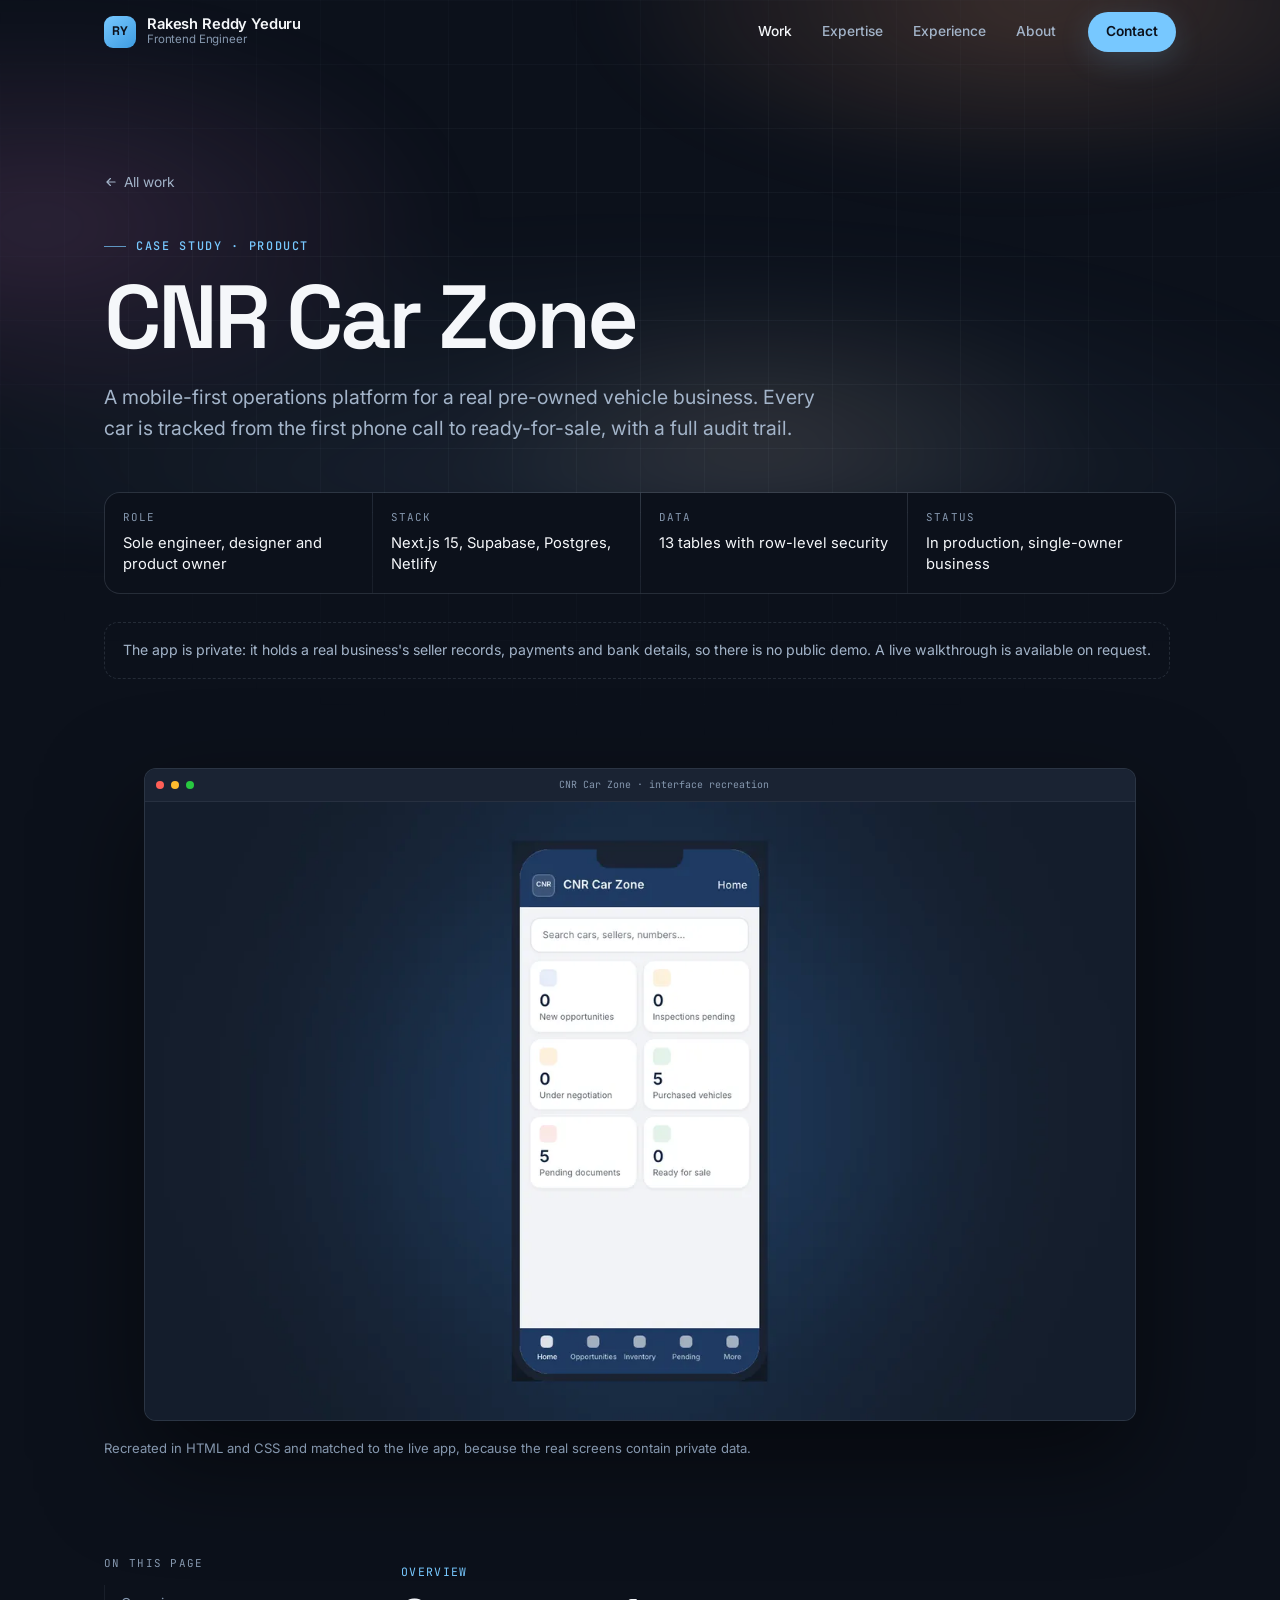
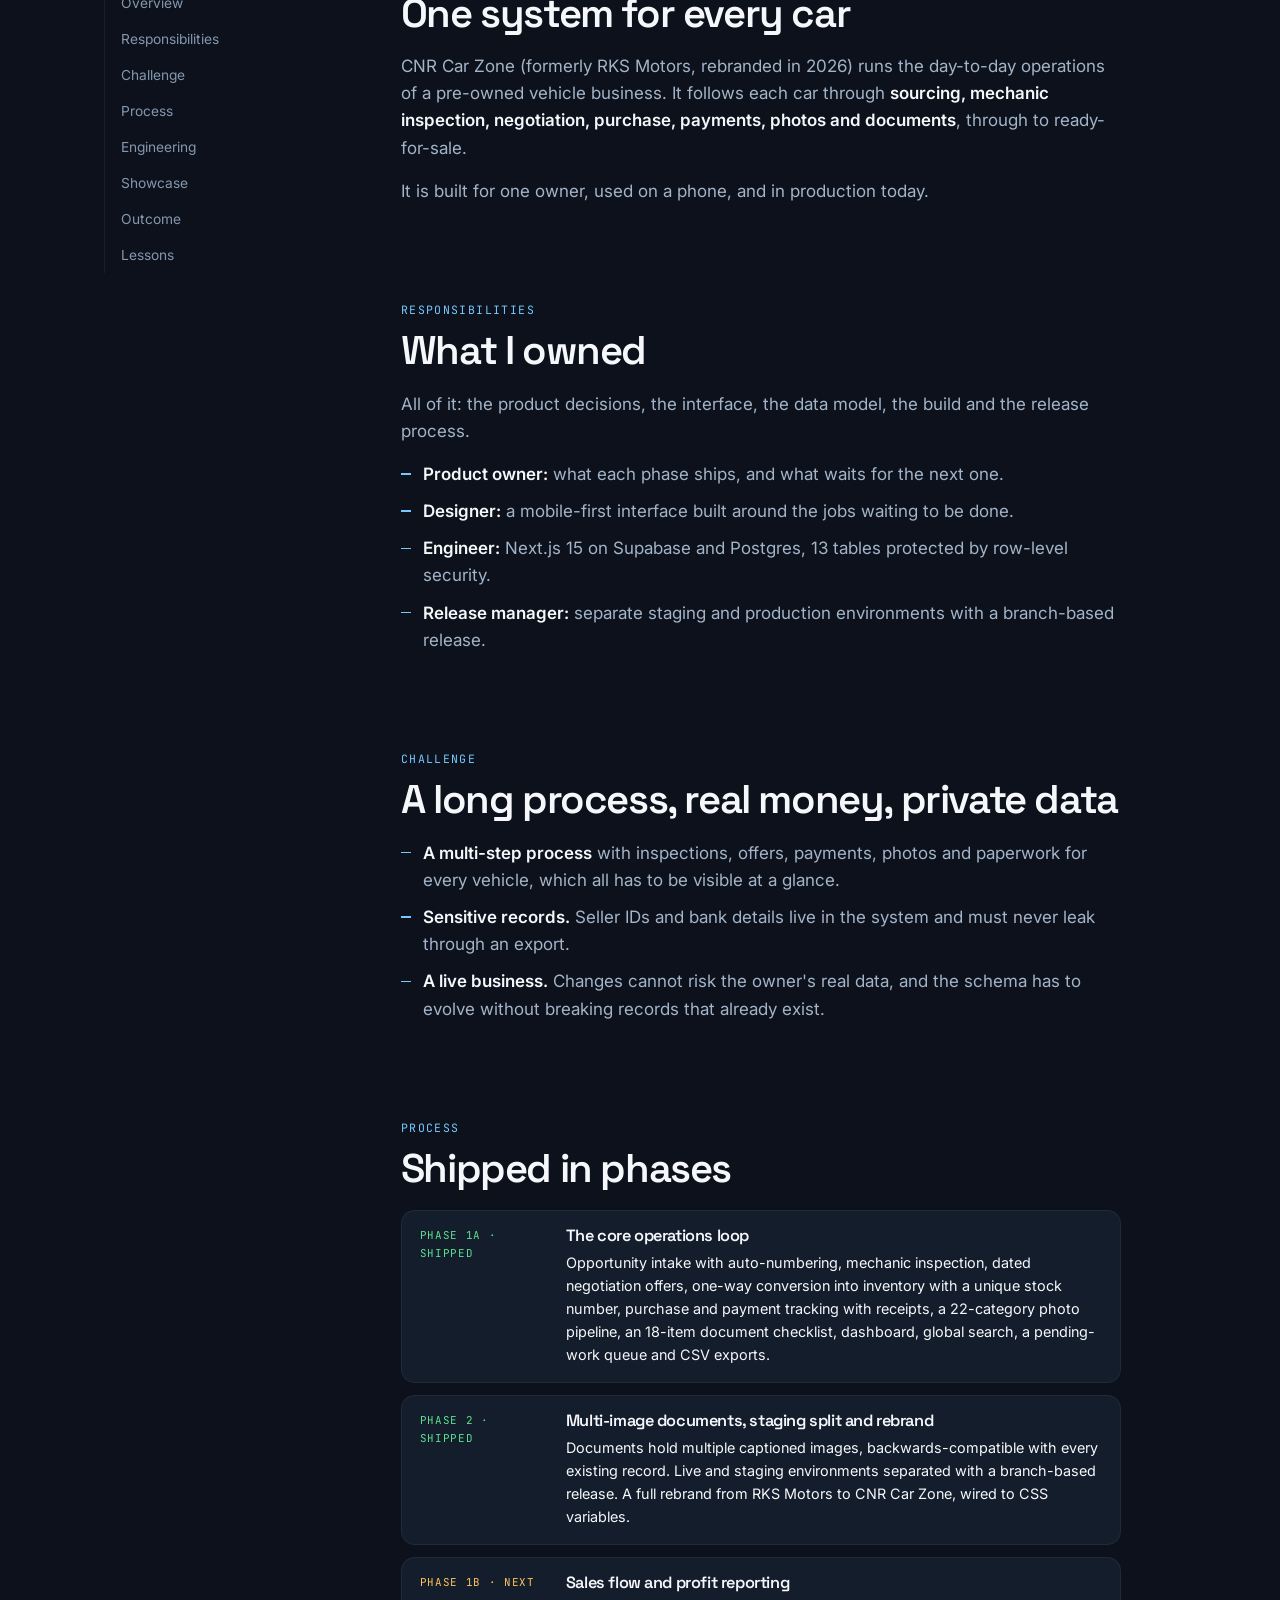
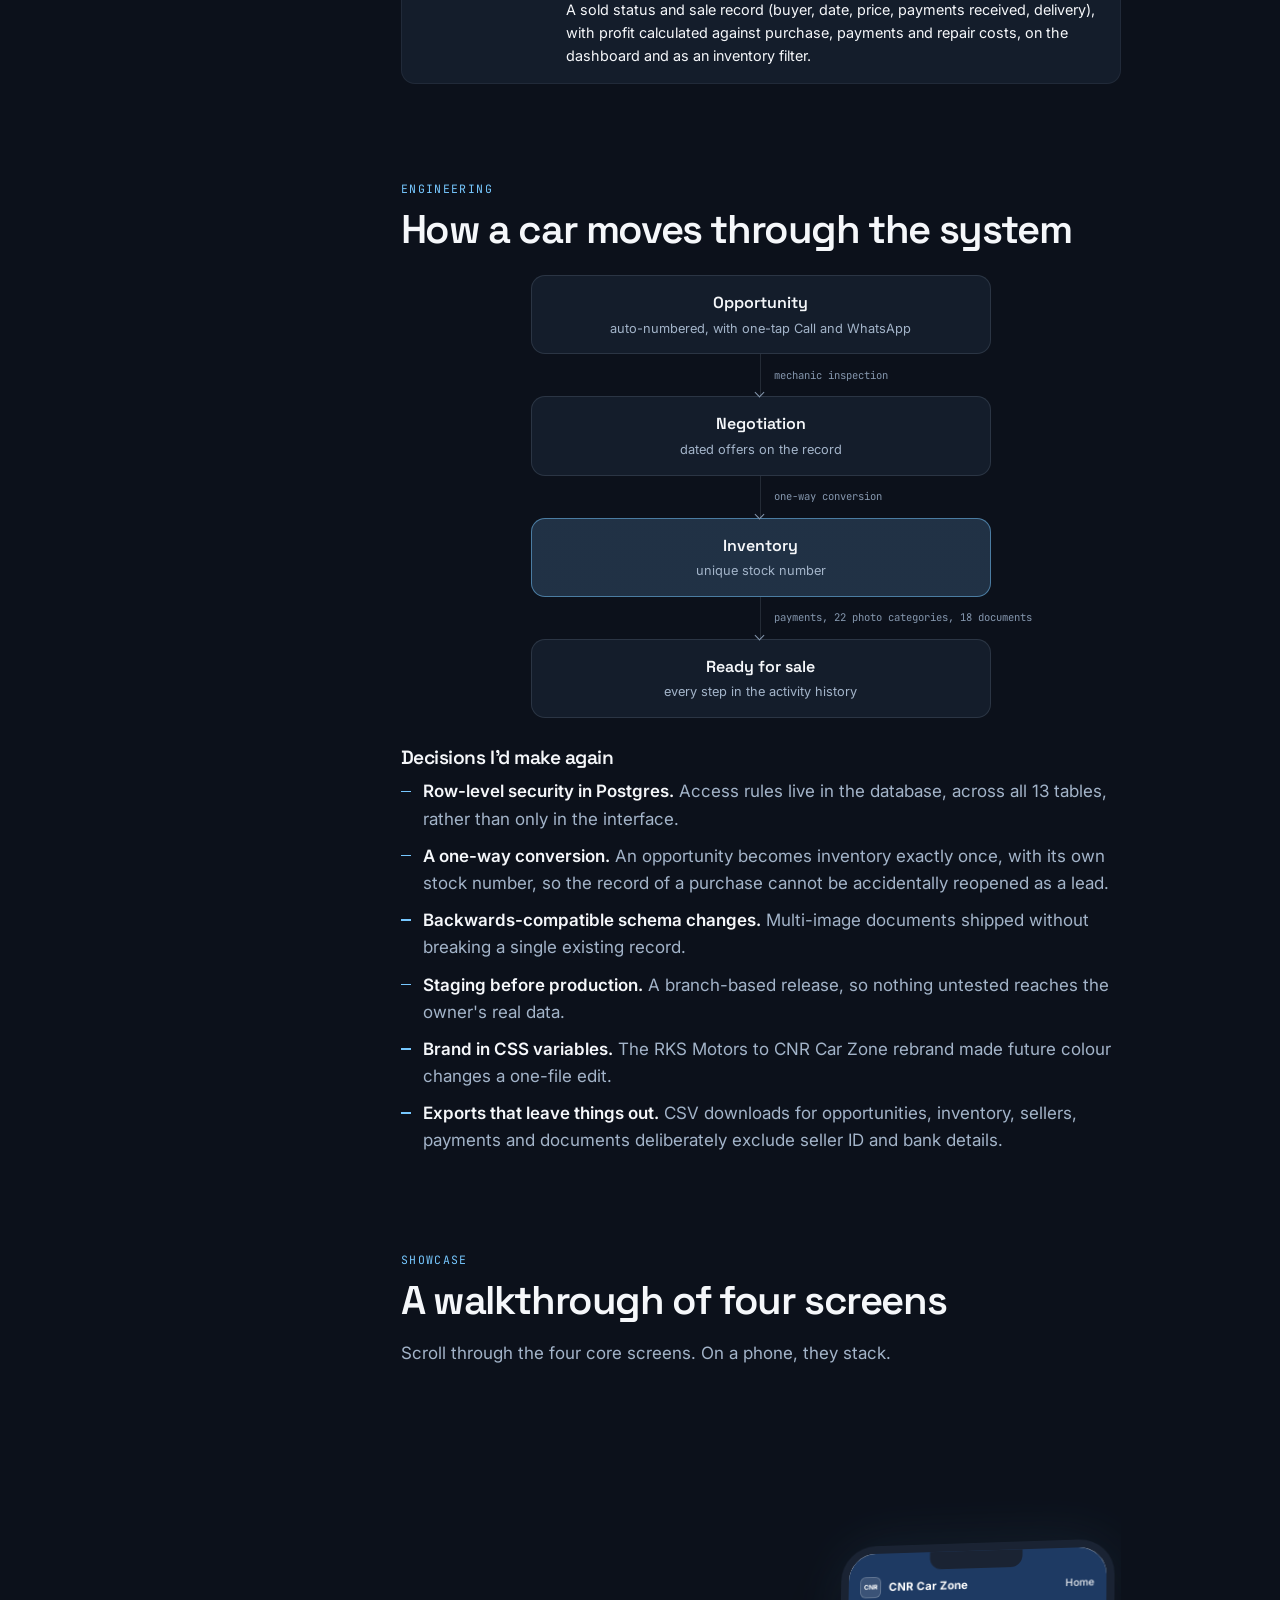
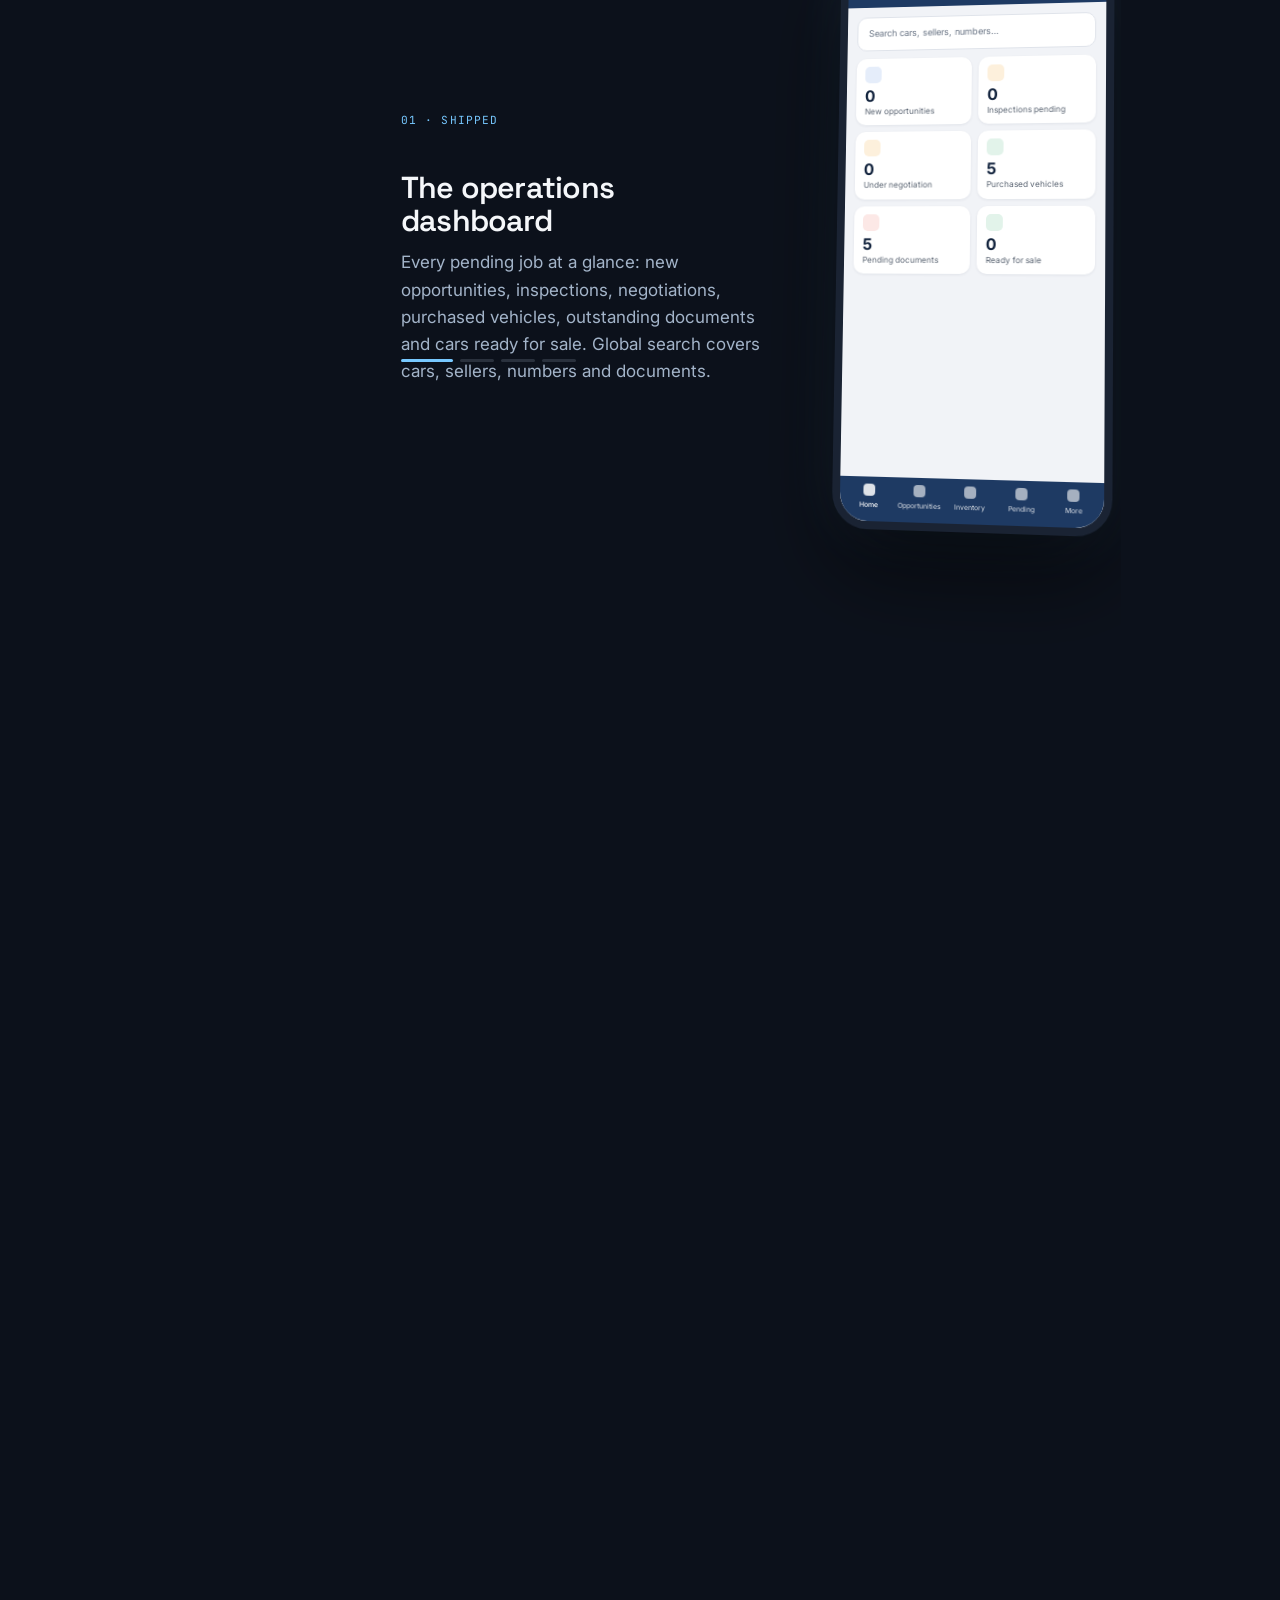
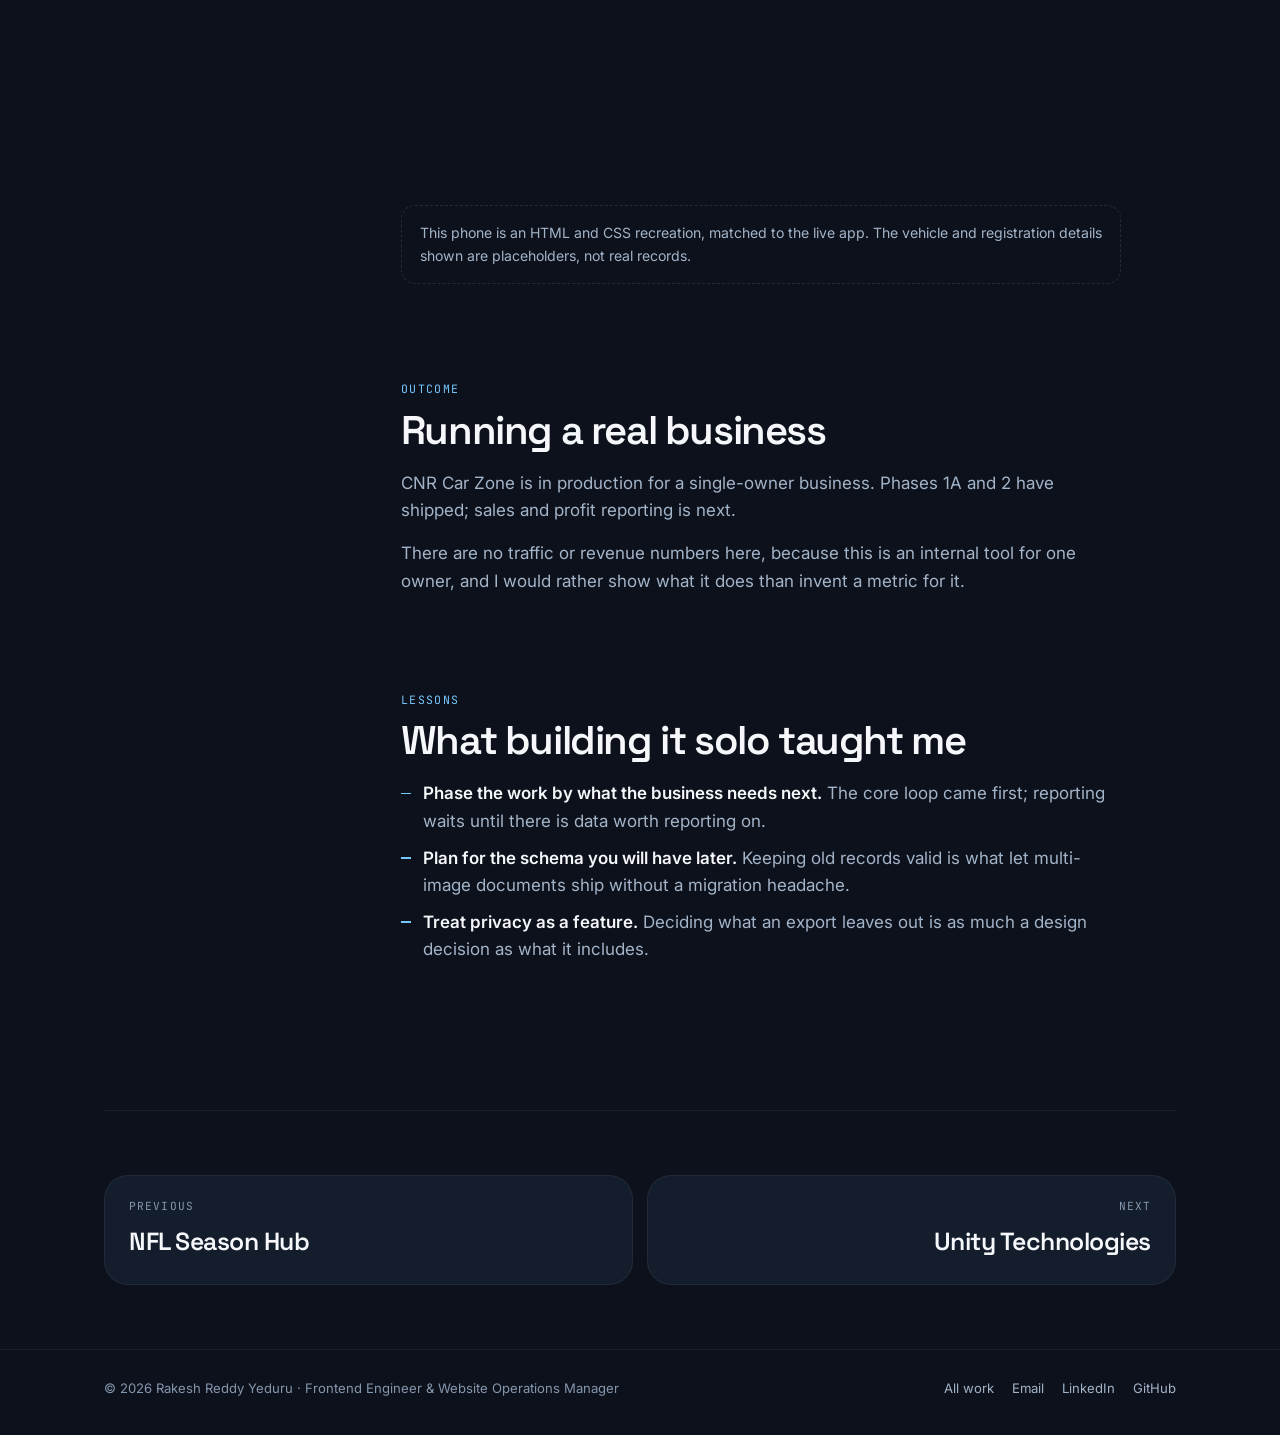
==== work/cnr-car-zone.html @ 8d728cf6 "Redesign as a creative engineering portfolio with case studies - New design system: navy palette, Sp" ====
<!DOCTYPE html>
<html lang="en" class="no-js">
<head>
<meta charset="utf-8" />
<meta name="viewport" content="width=device-width, initial-scale=1, viewport-fit=cover" />
<script>document.documentElement.className="js";</script>
<title>CNR Car Zone case study | Rakesh Reddy Yeduru</title>
<meta name="description" content="How I designed and built CNR Car Zone, a mobile-first operations platform that runs a pre-owned vehicle business, on Next.js 15 and Supabase." />
<link rel="canonical" href="https://rakesh0710.github.io/Rakesh_Portfolio/work/cnr-car-zone.html" />
<meta name="theme-color" content="#0c111b" />
<link rel="icon" href="data:image/svg+xml,<svg xmlns='http://www.w3.org/2000/svg' viewBox='0 0 64 64'><rect width='64' height='64' rx='15' fill='%2377c8ff'/><text x='32' y='43' font-family='Helvetica,Arial,sans-serif' font-size='28' font-weight='bold' fill='%230c111b' text-anchor='middle'>RY</text></svg>" />
<meta property="og:type" content="article" />
<meta property="og:site_name" content="Rakesh Reddy Yeduru" />
<meta property="og:url" content="https://rakesh0710.github.io/Rakesh_Portfolio/work/cnr-car-zone.html" />
<meta property="og:title" content="CNR Car Zone | Case study by Rakesh Reddy Yeduru" />
<meta property="og:description" content="How I designed and built CNR Car Zone, a mobile-first operations platform that runs a pre-owned vehicle business, on Next.js 15 and Supabase." />
<meta property="og:image" content="https://rakesh0710.github.io/Rakesh_Portfolio/og.png" />
<meta property="og:image:width" content="1200" />
<meta property="og:image:height" content="630" />
<meta name="twitter:card" content="summary_large_image" />
<link rel="preconnect" href="https://fonts.googleapis.com">
<link rel="preconnect" href="https://fonts.gstatic.com" crossorigin>
<link href="https://fonts.googleapis.com/css2?family=Inter:wght@400;500;600&family=JetBrains+Mono:wght@400;500&family=Space+Grotesk:wght@500;600;700&display=swap" rel="stylesheet">
<link rel="stylesheet" href="../styles.css">
<script type="application/ld+json">
{
  "@context": "https://schema.org",
  "@type": "CreativeWork",
  "name": "CNR Car Zone",
  "description": "How I designed and built CNR Car Zone, a mobile-first operations platform that runs a pre-owned vehicle business, on Next.js 15 and Supabase.",
  "url": "https://rakesh0710.github.io/Rakesh_Portfolio/work/cnr-car-zone.html",
  "author": {
    "@type": "Person",
    "name": "Rakesh Reddy Yeduru",
    "url": "https://rakesh0710.github.io/Rakesh_Portfolio/"
  }
}
</script>
</head>
<body>
<svg class="sprite" aria-hidden="true" focusable="false" width="0" height="0" style="position:absolute"><symbol id="i-arrow" viewBox="0 0 24 24" fill="none" stroke="currentColor" stroke-width="2" stroke-linecap="round" stroke-linejoin="round"><path d="M5 12h14M13 6l6 6-6 6"/></symbol><symbol id="i-ext" viewBox="0 0 24 24" fill="none" stroke="currentColor" stroke-width="2" stroke-linecap="round" stroke-linejoin="round"><path d="M7 17 17 7M8 7h9v9"/></symbol><symbol id="i-github" viewBox="0 0 24 24" fill="currentColor"><path d="M12 .297c-6.63 0-12 5.373-12 12 0 5.303 3.438 9.8 8.205 11.385.6.113.82-.258.82-.577 0-.285-.01-1.04-.015-2.04-3.338.724-4.042-1.61-4.042-1.61C4.422 18.07 3.633 17.7 3.633 17.7c-1.087-.744.084-.729.084-.729 1.205.084 1.838 1.236 1.838 1.236 1.07 1.835 2.809 1.305 3.495.998.108-.776.417-1.305.76-1.605-2.665-.3-5.466-1.332-5.466-5.93 0-1.31.465-2.38 1.235-3.22-.135-.303-.54-1.523.105-3.176 0 0 1.005-.322 3.3 1.23.96-.267 1.98-.399 3-.405 1.02.006 2.04.138 3 .405 2.28-1.552 3.285-1.23 3.285-1.23.645 1.653.24 2.873.12 3.176.765.84 1.23 1.91 1.23 3.22 0 4.61-2.805 5.625-5.475 5.92.42.36.81 1.096.81 2.22 0 1.606-.015 2.896-.015 3.286 0 .315.21.69.825.57C20.565 22.092 24 17.592 24 12.297c0-6.627-5.373-12-12-12"/></symbol><symbol id="i-linkedin" viewBox="0 0 24 24" fill="currentColor"><path fill-rule="evenodd" d="M4 3h16a1 1 0 0 1 1 1v16a1 1 0 0 1-1 1H4a1 1 0 0 1-1-1V4a1 1 0 0 1 1-1zm2.3 7.2V18h2.6v-7.8zm1.3-4.1a1.5 1.5 0 1 0 0 3 1.5 1.5 0 0 0 0-3zM11 10.2V18h2.6v-4.1c0-1.1.2-2.2 1.6-2.2s1.4 1.3 1.4 2.3v4H19v-4.5c0-2.2-.5-3.9-3-3.9a2.7 2.7 0 0 0-2.4 1.3v-1.1z"/></symbol><symbol id="i-mail" viewBox="0 0 24 24" fill="none" stroke="currentColor" stroke-width="2" stroke-linecap="round" stroke-linejoin="round"><rect x="3" y="5" width="18" height="14" rx="2"/><path d="m3.5 6.5 8.5 6.5 8.5-6.5"/></symbol></svg>

<a class="skip" href="#main">Skip to content</a>
<div class="progress" id="progress" aria-hidden="true"><i></i></div>

<header>
  <nav class="nav" id="nav" aria-label="Primary">
    <div class="nav__in">
      <a class="brand" href="../index.html" aria-label="Rakesh Reddy Yeduru, home">
        <span class="brand__mark" aria-hidden="true">RY</span>
        <span class="brand__txt">Rakesh Reddy Yeduru<span class="brand__role">Frontend Engineer</span></span>
      </a>
      <div class="nav__menu">
        <ul class="nav__links">
          <li><a href="../index.html#work" aria-current="true">Work</a></li>
          <li><a href="../index.html#expertise">Expertise</a></li>
          <li><a href="../index.html#experience">Experience</a></li>
          <li><a href="../index.html#about">About</a></li>
        </ul>
      </div>
      <a class="btn btn--primary nav__cta" href="../index.html#contact">Contact</a>
      <button class="nav__burger" id="burger" type="button" aria-expanded="false" aria-controls="sheet" aria-label="Open menu">
        <span aria-hidden="true"></span><span aria-hidden="true"></span>
      </button>
    </div>
  </nav>
  <div class="sheet" id="sheet" hidden>
    <a href="../index.html#work">Work <span>01</span></a>
    <a href="../index.html#expertise">Expertise <span>02</span></a>
    <a href="../index.html#experience">Experience <span>04</span></a>
    <a href="../index.html#about">About <span>05</span></a>
    <a href="../index.html#contact">Contact <span>06</span></a>
  </div>
</header>

<main id="main">

<section class="case-hero" aria-labelledby="case-title">
  <div class="hero__glow" aria-hidden="true"></div>
  <div class="hero__grid" aria-hidden="true"></div>
  <div class="shell">
    <nav class="crumb" aria-label="Breadcrumb">
      <a href="../index.html#work"><svg class="i" aria-hidden="true"><use href="#i-arrow"/></svg>All work</a>
    </nav>
    <p class="eyebrow">Case study · Product</p>
    <h1 id="case-title">CNR Car Zone</h1>
    <p class="case-hero__lede">A mobile-first operations platform for a real pre-owned vehicle business. Every car is tracked from the first phone call to ready-for-sale, with a full audit trail.</p>
    <dl class="case-meta">
      <div><dt>Role</dt><dd>Sole engineer, designer and product owner</dd></div>
      <div><dt>Stack</dt><dd>Next.js 15, Supabase, Postgres, Netlify</dd></div>
      <div><dt>Data</dt><dd>13 tables with row-level security</dd></div>
      <div><dt>Status</dt><dd>In production, single-owner business</dd></div>
    </dl>
    <div class="proj__acts"><p class="note-honest" style="margin:0">The app is private: it holds a real business's seller records, payments and bank details, so there is no public demo. A live walkthrough is available on request.</p></div>
  </div>
</section>

<div class="shell case-shot">
<figure class="frame"><div class="frame__bar" aria-hidden="true"><span class="lights"><i></i><i></i><i></i></span><span class="frame__url">CNR Car Zone · interface recreation</span></div><img src="../assets/work/cnr-hero.webp" alt="The CNR Car Zone dashboard on a phone: a search bar above six tiles for new opportunities, inspections, negotiations, purchased vehicles, pending documents and cars ready for sale." width="1280" height="800" fetchpriority="high" decoding="async"></figure><figcaption>Recreated in HTML and CSS and matched to the live app, because the real screens contain private data.</figcaption>
</div>

<div class="shell case-body">
  <nav class="toc" data-toc aria-label="On this page">
    <p>On this page</p>
    <ol>
          <li><a href="#overview">Overview</a></li>
          <li><a href="#role">Responsibilities</a></li>
          <li><a href="#challenge">Challenge</a></li>
          <li><a href="#process">Process</a></li>
          <li><a href="#engineering">Engineering</a></li>
          <li><a href="#showcase">Showcase</a></li>
          <li><a href="#outcome">Outcome</a></li>
          <li><a href="#lessons">Lessons</a></li>
    </ol>
  </nav>
  <div class="prose">
        <section id="overview" aria-labelledby="overview-h">
          <p class="k">Overview</p>
          <h2 id="overview-h">One system for every car</h2>
          <p>CNR Car Zone (formerly RKS Motors, rebranded in 2026) runs the day-to-day operations of a
          pre-owned vehicle business. It follows each car through <b>sourcing, mechanic inspection,
          negotiation, purchase, payments, photos and documents</b>, through to ready-for-sale.</p>
          <p>It is built for one owner, used on a phone, and in production today.</p>
        </section>

        <section id="role" aria-labelledby="role-h">
          <p class="k">Responsibilities</p>
          <h2 id="role-h">What I owned</h2>
          <p>All of it: the product decisions, the interface, the data model, the build and the release
          process.</p>
          <ul class="dots">
            <li><b>Product owner:</b> what each phase ships, and what waits for the next one.</li>
            <li><b>Designer:</b> a mobile-first interface built around the jobs waiting to be done.</li>
            <li><b>Engineer:</b> Next.js 15 on Supabase and Postgres, 13 tables protected by row-level security.</li>
            <li><b>Release manager:</b> separate staging and production environments with a branch-based release.</li>
          </ul>
        </section>

        <section id="challenge" aria-labelledby="challenge-h">
          <p class="k">Challenge</p>
          <h2 id="challenge-h">A long process, real money, private data</h2>
          <ul class="dots">
            <li><b>A multi-step process</b> with inspections, offers, payments, photos and paperwork for every vehicle, which all has to be visible at a glance.</li>
            <li><b>Sensitive records.</b> Seller IDs and bank details live in the system and must never leak through an export.</li>
            <li><b>A live business.</b> Changes cannot risk the owner's real data, and the schema has to evolve without breaking records that already exist.</li>
          </ul>
        </section>

        <section id="process" aria-labelledby="process-h">
          <p class="k">Process</p>
          <h2 id="process-h">Shipped in phases</h2>
          <div class="timeline-mini">
            <div><span class="tag">Phase 1A · Shipped</span><div><h3>The core operations loop</h3><p>Opportunity intake with auto-numbering, mechanic inspection, dated negotiation offers, one-way conversion into inventory with a unique stock number, purchase and payment tracking with receipts, a 22-category photo pipeline, an 18-item document checklist, dashboard, global search, a pending-work queue and CSV exports.</p></div></div>
            <div><span class="tag">Phase 2 · Shipped</span><div><h3>Multi-image documents, staging split and rebrand</h3><p>Documents hold multiple captioned images, backwards-compatible with every existing record. Live and staging environments separated with a branch-based release. A full rebrand from RKS Motors to CNR Car Zone, wired to CSS variables.</p></div></div>
            <div><span class="tag tag--next">Phase 1B · Next</span><div><h3>Sales flow and profit reporting</h3><p>A sold status and sale record (buyer, date, price, payments received, delivery), with profit calculated against purchase, payments and repair costs, on the dashboard and as an inventory filter.</p></div></div>
          </div>
        </section>

        <section id="engineering" aria-labelledby="engineering-h">
          <p class="k">Engineering</p>
          <h2 id="engineering-h">How a car moves through the system</h2>
          <div class="arch" role="img" aria-label="Lifecycle: an opportunity is auto-numbered, inspected and negotiated, then converted one way into inventory with a stock number, where payments, photos and documents are tracked until the car is ready for sale. Every step is written to an activity history.">
            <div class="arch__node"><b>Opportunity</b><span>auto-numbered, with one-tap Call and WhatsApp</span></div>
            <div class="arch__link"><span>mechanic inspection</span></div>
            <div class="arch__node"><b>Negotiation</b><span>dated offers on the record</span></div>
            <div class="arch__link"><span>one-way conversion</span></div>
            <div class="arch__node arch__node--hi"><b>Inventory</b><span>unique stock number</span></div>
            <div class="arch__link"><span>payments, 22 photo categories, 18 documents</span></div>
            <div class="arch__node"><b>Ready for sale</b><span>every step in the activity history</span></div>
          </div>
          <h3>Decisions I'd make again</h3>
          <ul class="dots">
            <li><b>Row-level security in Postgres.</b> Access rules live in the database, across all 13 tables, rather than only in the interface.</li>
            <li><b>A one-way conversion.</b> An opportunity becomes inventory exactly once, with its own stock number, so the record of a purchase cannot be accidentally reopened as a lead.</li>
            <li><b>Backwards-compatible schema changes.</b> Multi-image documents shipped without breaking a single existing record.</li>
            <li><b>Staging before production.</b> A branch-based release, so nothing untested reaches the owner's real data.</li>
            <li><b>Brand in CSS variables.</b> The RKS Motors to CNR Car Zone rebrand made future colour changes a one-file edit.</li>
            <li><b>Exports that leave things out.</b> CSV downloads for opportunities, inventory, sellers, payments and documents deliberately exclude seller ID and bank details.</li>
          </ul>
        </section>

        <section id="showcase" aria-labelledby="showcase-h">
          <p class="k">Showcase</p>
          <h2 id="showcase-h">A walkthrough of four screens</h2>
          <p>Scroll through the four core screens. On a phone, they stack.</p>
          <section class="showcase" data-show aria-label="CNR Car Zone walkthrough">
            <div class="showcase__stick">
              <div class="showcase__grid">
                <div>
                  <div class="slides">
                    <div class="slide is-on"><span class="slide__k">01 · Shipped</span><h3>The operations dashboard</h3><p>Every pending job at a glance: new opportunities, inspections, negotiations, purchased vehicles, outstanding documents and cars ready for sale. Global search covers cars, sellers, numbers and documents.</p></div>
                    <div class="slide"><span class="slide__k">02 · Shipped</span><h3>Opportunity to inventory</h3><p>Auto-numbered opportunities, mechanic inspection, dated negotiation offers, then one-way conversion into inventory with a unique stock number. Call or WhatsApp the seller straight from the record.</p></div>
                    <div class="slide"><span class="slide__k">03 · Shipped</span><h3>Documents and evidence</h3><p>An 18-item document checklist with verification rules and a 22-category photo pipeline. Documents hold multiple captioned images, backwards-compatible with every record already in the system.</p></div>
                    <div class="slide"><span class="slide__k">04 · Shipped</span><h3>Exports and audit trail</h3><p>CSV exports for opportunities, inventory, sellers, payments and document status, with sensitive seller ID and bank details deliberately left out, plus a complete activity history.</p></div>
                  </div>
                  <div class="showcase__rail" aria-hidden="true"><i data-rail="0" class="is-on"></i><i data-rail="1"></i><i data-rail="2"></i><i data-rail="3"></i></div>
                </div>
                <div class="device">
                  <div class="phone">
                    <div class="phone__notch" aria-hidden="true"></div>
                    <div class="phone__screen" aria-hidden="true">
                  <!-- Real screenshots are opt-in: save them to cnr/ and add data-ready
                       to the div below. Until then the HTML recreation shows. -->
            <div class="cnrshots" data-shots hidden>
              <img class="cnrshot" data-shot="0" alt="" data-src="../cnr/1-dashboard.png">
              <img class="cnrshot" data-shot="1" alt="" data-src="../cnr/2-opportunity.png">
              <img class="cnrshot" data-shot="2" alt="" data-src="../cnr/3-documents.png">
              <img class="cnrshot" data-shot="3" alt="" data-src="../cnr/4-exports.png">
            </div>

            <div class="app__top">
              <span class="app__mark">CNR</span>
              <span class="app__name">CNR Car Zone</span>
              <span class="app__ctx" data-ctx>Home</span>
            </div>

            <div class="app__body">

              <div class="scr is-on" data-scr="0">
                <div class="search">Search cars, sellers, numbers…</div>
                <div class="stats">
                  <div class="st"><i class="ic ic--b"></i><b>0</b><span>New opportunities</span></div>
                  <div class="st"><i class="ic ic--y"></i><b>0</b><span>Inspections pending</span></div>
                  <div class="st"><i class="ic ic--y"></i><b>0</b><span>Under negotiation</span></div>
                  <div class="st"><i class="ic ic--g"></i><b>5</b><span>Purchased vehicles</span></div>
                  <div class="st"><i class="ic ic--r"></i><b>5</b><span>Pending documents</span></div>
                  <div class="st"><i class="ic ic--g"></i><b>0</b><span>Ready for sale</span></div>
                </div>
              </div>

              <div class="scr" data-scr="1">
                <div class="veh">
                  <b>Mahindra Bolero Power plus BS6(O)</b>
                  <span>OPP-0009 · TS09 EX 1234</span>
                </div>
                <div class="acts">
                  <span class="act act--navy">Call</span>
                  <span class="act act--green">WhatsApp</span>
                </div>
                <div class="banner">
                  <b>In inventory</b>
                  <span>HYD-2026-0005 · tap to open</span>
                </div>
                <div class="listrows">
                  <div class="lr"><b>Inspection</b><span>Not started</span></div>
                  <div class="lr"><b>Negotiation</b><span>Record offers</span></div>
                </div>
                <div class="kv">
                  <div><span>Make</span><b>Mahindra Bolero</b></div>
                  <div><span>Year</span><b>2020</b></div>
                  <div><span>Registration</span><b>TS09 EX 1234</b></div>
                </div>
              </div>

              <div class="scr" data-scr="2">
                <div class="sec-h">Document checklist <em>14 / 18</em></div>
                <div class="checks">
                  <div class="ck is-ok"><i></i>RC book</div>
                  <div class="ck is-ok"><i></i>Insurance</div>
                  <div class="ck is-ok"><i></i>Owner ID</div>
                  <div class="ck is-ok"><i></i>Form 29</div>
                  <div class="ck"><i></i>Form 30</div>
                  <div class="ck"><i></i>NOC</div>
                </div>
                <div class="sec-h">Photos <em>22 categories</em></div>
                <div class="thumbs"><span></span><span></span><span></span><span></span></div>
              </div>

              <div class="scr" data-scr="3">
                <div class="sec-h">Export (CSV)</div>
                <div class="dls">
                  <div class="dl"><b>Opportunities</b><span>Download</span></div>
                  <div class="dl"><b>Purchased inventory</b><span>Download</span></div>
                  <div class="dl"><b>Seller information</b><span>Download</span></div>
                  <div class="dl"><b>Purchase &amp; payments</b><span>Download</span></div>
                  <div class="dl"><b>Document status</b><span>Download</span></div>
                </div>
                <div class="note">Sensitive seller ID and bank details are not included.</div>
              </div>

            </div>

            <div class="app__nav">
              <span class="is-on"><i></i>Home</span>
              <span><i></i>Opportunities</span>
              <span><i></i>Inventory</span>
              <span><i></i>Pending</span>
              <span><i></i>More</span>
            </div>
                    </div>
                  </div>
                </div>
              </div>
            </div>
          </section>
          <p class="note-honest">This phone is an HTML and CSS recreation, matched to the live app. The vehicle and
          registration details shown are placeholders, not real records.</p>
        </section>

        <section id="outcome" aria-labelledby="outcome-h">
          <p class="k">Outcome</p>
          <h2 id="outcome-h">Running a real business</h2>
          <p>CNR Car Zone is in production for a single-owner business. Phases 1A and 2 have
          shipped; sales and profit reporting is next.</p>
          <p>There are no traffic or revenue numbers here, because this is an internal tool for one owner,
          and I would rather show what it does than invent a metric for it.</p>
        </section>

        <section id="lessons" aria-labelledby="lessons-h">
          <p class="k">Lessons</p>
          <h2 id="lessons-h">What building it solo taught me</h2>
          <ul class="dots">
            <li><b>Phase the work by what the business needs next.</b> The core loop came first; reporting waits until there is data worth reporting on.</li>
            <li><b>Plan for the schema you will have later.</b> Keeping old records valid is what let multi-image documents ship without a migration headache.</li>
            <li><b>Treat privacy as a feature.</b> Deciding what an export leaves out is as much a design decision as what it includes.</li>
          </ul>
        </section>
  </div>
</div>

<div class="shell">
  <nav class="pn" aria-label="More case studies">
    <a href="nfl-season-hub.html"><span>Previous</span><b>NFL Season Hub</b></a>
    <a href="unity.html"><span>Next</span><b>Unity Technologies</b></a>
  </nav>
</div>

</main>

<footer class="foot">
  <div class="shell foot__in">
    <span>© 2026 Rakesh Reddy Yeduru · Frontend Engineer &amp; Website Operations Manager</span>
    <nav class="foot__links" aria-label="Footer">
      <a href="../index.html#work">All work</a>
      <a href="mailto:rakeshreddy202000@gmail.com">Email</a>
      <a href="https://www.linkedin.com/in/rakeshyeduru/" target="_blank" rel="noopener">LinkedIn<span class="vh"> (opens in a new tab)</span></a>
      <a href="https://github.com/Rakesh0710" target="_blank" rel="noopener">GitHub<span class="vh"> (opens in a new tab)</span></a>
    </nav>
  </div>
</footer>

<script src="../script.js"></script>
</body>
</html>
---- styles.css ----
/* ═══════════════════════════════════════════════════════════════
   Rakesh Reddy Yeduru · portfolio
   One stylesheet for the home page and every case study.

   0  Tokens            7  Selected work      13 Contact + footer
   1  Base              8  Explorer           14 Case studies
   2  Type + buttons    9  Full stack         15 NFL demo window
   3  Nav               10 Impact             16 CNR phone
   4  Hero              11 Experience         17 Reveal + reduced motion
   5  Code window       12 About
   6  Section shell
   ═══════════════════════════════════════════════════════════════ */


/* ═══ 0 · TOKENS ════════════════════════════════════════════════
   Text colours are measured, not eyeballed. Against every dark
   surface below: --text 14:1+, --text-2 7.1:1+, --text-3 5.0:1+.
   On --paper: --ink 15.5:1, --ink-2 6.2:1, --accent-ink 5.7:1.
   Do not lighten --text-3 or darken --ink-2 without re-measuring. */
:root{
  --bg:#0c111b;
  --bg-2:#0f1522;
  --surface:#141d2b;
  --surface-2:#1b2638;
  --line:rgba(163,180,201,.16);
  --line-2:rgba(163,180,201,.09);

  --text:#f5f7fa;
  --text-2:#a3b4c9;
  --text-3:#8597ae;

  --accent:#77c8ff;
  --accent-2:#3d9be0;
  --accent-soft:rgba(119,200,255,.12);
  --ok:#5ee08f;

  --paper:#e8e9e6;
  --paper-2:#dfe1dd;
  --ink:#0c111b;
  --ink-2:#4a5568;
  --accent-ink:#0b5c99;

  /* CNR Car Zone product colours, matched to the live app */
  --cnr:#1e3a63;
  --cnr-bg:#f1f3f7;
  --cnr-green:#2f8558;

  --display:"Space Grotesk","Inter",-apple-system,BlinkMacSystemFont,"Segoe UI",sans-serif;
  --font:"Inter",-apple-system,BlinkMacSystemFont,"Segoe UI","Helvetica Neue",Arial,sans-serif;
  --mono:"JetBrains Mono","SF Mono",ui-monospace,SFMono-Regular,Menlo,Consolas,monospace;

  --shell:1200px;
  --pad:clamp(20px,5vw,64px);
  --nav-h:64px;
  --r-sm:10px;
  --r:16px;
  --r-lg:24px;

  --ease:cubic-bezier(.28,.11,.32,1);
  --ease-out:cubic-bezier(.16,1,.3,1);
  --spring:cubic-bezier(.34,1.4,.5,1);
}

/* time of day, stamped on <html> by script.js from the visitor's clock */
:root,
[data-tod="day"]  { --g1:rgba(119,200,255,.22); --g2:rgba(37,99,180,.26);  --g3:rgba(119,200,255,.10); }
[data-tod="dawn"] { --g1:rgba(255,168,116,.20); --g2:rgba(176,104,170,.20); --g3:rgba(255,214,170,.10); }
[data-tod="dusk"] { --g1:rgba(255,138,80,.20);  --g2:rgba(110,82,214,.24);  --g3:rgba(255,170,120,.10); }
[data-tod="night"]{ --g1:rgba(70,130,220,.18);  --g2:rgba(16,40,100,.34);   --g3:rgba(96,150,230,.08); }

/* season: one accent and one tint that layers over the glow */
:root,
[data-season="none"]{ --season:var(--accent); --season-soft:rgba(119,200,255,.08); }
[data-season="oct"] { --season:#ff9248; --season-soft:rgba(255,120,40,.12); }
[data-season="nov"] { --season:#e8a85c; --season-soft:rgba(200,116,40,.12); }
[data-season="dec"] { --season:#cfe9ff; --season-soft:rgba(150,200,255,.11); }


/* ═══ 1 · BASE ══════════════════════════════════════════════════ */
*,*::before,*::after{ box-sizing:border-box; }

html{
  -webkit-text-size-adjust:100%;
  scroll-behavior:smooth;
  scroll-padding-top:calc(var(--nav-h) + 16px);
  background:var(--bg);
}

body{
  margin:0;
  background:var(--bg);
  color:var(--text);
  font-family:var(--font);
  font-size:17px;
  line-height:1.6;
  -webkit-font-smoothing:antialiased;
  -moz-osx-font-smoothing:grayscale;
  overflow-x:clip;
}

a{ color:inherit; }
img{ max-width:100%; height:auto; display:block; }
svg{ flex:none; }
::selection{ background:var(--accent); color:var(--ink); }

h1,h2,h3,h4{ margin:0; font-family:var(--display); font-weight:600; letter-spacing:-.025em; line-height:1.08; }
p{ margin:0; }
ul,ol{ margin:0; padding:0; list-style:none; }
dl,dd{ margin:0; }
button{ font:inherit; color:inherit; }

:focus-visible{ outline:2px solid var(--accent); outline-offset:3px; border-radius:6px; }

.shell{ max-width:var(--shell); margin-inline:auto; padding-inline:var(--pad); }
.vh{ position:absolute !important; width:1px; height:1px; overflow:hidden; clip:rect(0 0 0 0); white-space:nowrap; }

.skip{
  position:absolute; left:12px; top:-60px; z-index:500;
  background:var(--accent); color:var(--ink); padding:12px 18px;
  font-weight:600; font-size:.9rem; border-radius:10px; text-decoration:none;
  transition:top .2s var(--ease);
}
.skip:focus{ top:12px; }

.i{ width:1em; height:1em; fill:currentColor; }


/* ═══ 2 · TYPE + BUTTONS ════════════════════════════════════════ */
.eyebrow{
  display:inline-flex; align-items:center; gap:10px;
  font-family:var(--mono); font-size:.74rem; font-weight:500;
  letter-spacing:.14em; text-transform:uppercase;
  color:var(--accent); margin-bottom:18px;
}
.eyebrow b{ font-weight:500; color:var(--text-3); }
.eyebrow::before{ content:""; width:22px; height:1px; background:currentColor; opacity:.7; }

.head{ margin-bottom:clamp(40px,6vw,80px); max-width:820px; }
.head h2{ font-size:clamp(2.2rem,5.2vw,4rem); letter-spacing:-.035em; line-height:1.02; }
.head__note{ margin-top:20px; max-width:56ch; color:var(--text-2); font-size:1.06rem; }

.btn{
  display:inline-flex; align-items:center; justify-content:center; gap:10px;
  min-height:48px; padding:0 24px; border-radius:999px;
  font-family:var(--font); font-size:.95rem; font-weight:600; letter-spacing:-.005em;
  text-decoration:none; white-space:nowrap; cursor:pointer; border:0;
  transition:background .25s var(--ease), color .25s var(--ease), border-color .25s var(--ease),
             transform .3s var(--spring), box-shadow .25s var(--ease);
}
.btn .i{ width:16px; height:16px; transition:transform .3s var(--ease-out); }
.btn--primary{ background:var(--accent); color:var(--ink); box-shadow:0 8px 30px rgba(119,200,255,.18); }
.btn--primary:hover{ background:#9ad6ff; transform:translateY(-1px); }
.btn--primary:hover .i{ transform:translateX(3px); }
.btn--ghost{ background:transparent; color:var(--text); border:1px solid var(--line); }
.btn--ghost:hover{ border-color:var(--accent); background:var(--accent-soft); }
.btn--ghost:hover .i{ transform:translate(2px,-2px); }
.btn:active{ transform:scale(.98); }
.sec--paper .btn--ghost{ color:var(--ink); border-color:rgba(12,17,27,.2); }

.link{
  display:inline-flex; align-items:center; gap:6px;
  color:var(--accent); font-weight:600; font-size:.95rem; text-decoration:none;
  min-height:44px;
}
.link .i{ width:14px; height:14px; transition:transform .3s var(--ease-out); }
.link:hover .i{ transform:translateX(3px); }

.chips{ display:flex; flex-wrap:wrap; gap:6px; }
.chip{
  font-family:var(--mono); font-size:.7rem; line-height:1;
  color:var(--text-2); background:rgba(163,180,201,.06);
  border:1px solid var(--line-2); padding:7px 10px; border-radius:8px;
  white-space:nowrap;
}


/* ═══ 3 · NAV ═══════════════════════════════════════════════════ */
.progress{ position:fixed; inset:0 0 auto 0; height:2px; z-index:320; pointer-events:none; }
.progress i{
  display:block; height:100%;
  background:linear-gradient(90deg,var(--accent-2),var(--accent));
  transform:scaleX(0); transform-origin:left; will-change:transform;
}

.nav{
  position:fixed; inset:0 0 auto 0; z-index:300; height:var(--nav-h);
  border-bottom:1px solid transparent;
  transition:background .35s var(--ease), border-color .35s var(--ease), backdrop-filter .35s var(--ease);
}
.nav.is-solid{
  background:rgba(12,17,27,.78);
  -webkit-backdrop-filter:saturate(160%) blur(16px);
  backdrop-filter:saturate(160%) blur(16px);
  border-bottom-color:var(--line-2);
}
.nav__in{
  max-width:var(--shell); height:100%; margin-inline:auto; padding-inline:var(--pad);
  display:flex; align-items:center; gap:18px;
}
.brand{
  display:inline-flex; align-items:center; gap:11px; margin-right:auto;
  text-decoration:none; color:var(--text); font-weight:600; font-size:.92rem; letter-spacing:-.01em;
  min-height:44px;
}
.brand__mark{
  width:32px; height:32px; border-radius:9px; flex:none;
  display:grid; place-items:center;
  font-family:var(--display); font-size:.78rem; font-weight:700; color:var(--ink);
  background:linear-gradient(140deg,var(--accent),var(--accent-2));
}
.brand__role{ display:block; font-weight:400; font-size:.72rem; color:var(--text-3); line-height:1.2; }
.brand__txt{ line-height:1.2; }

.nav__menu{ position:relative; isolation:isolate; }
.nav__links{ display:flex; gap:2px; }
.nav__links a{
  position:relative; display:flex; align-items:center; min-height:40px;
  padding:0 14px; border-radius:999px;
  font-size:.86rem; font-weight:500; color:var(--text-2); text-decoration:none;
  transition:color .25s var(--ease);
}
.nav__links a:hover,
.nav__links a[aria-current="true"]{ color:var(--text); }
/* one pill slides between links; script.js sets its x and width */
.nav__ink{
  position:absolute; top:50%; left:0; height:36px; margin-top:-18px;
  width:var(--w,0); transform:translateX(var(--x,0));
  border-radius:999px; background:rgba(163,180,201,.10); border:1px solid var(--line-2);
  opacity:0; pointer-events:none; z-index:-1;
  transition:transform .45s var(--ease-out), width .45s var(--ease-out), opacity .3s var(--ease);
}
.nav__ink.is-on{ opacity:1; }
.nav__cta{ min-height:40px; padding:0 18px; font-size:.86rem; }

.nav__burger{
  display:none; width:44px; height:44px; padding:0; margin-right:-8px;
  background:none; border:0; cursor:pointer; position:relative; border-radius:10px;
}
.nav__burger span{
  position:absolute; left:12px; right:12px; height:1.5px; background:var(--text);
  border-radius:2px; transition:transform .35s var(--ease);
}
.nav__burger span:first-child{ top:18px; }
.nav__burger span:last-child{ top:25px; }
.nav__burger[aria-expanded="true"] span:first-child{ transform:translateY(3.5px) rotate(45deg); }
.nav__burger[aria-expanded="true"] span:last-child{ transform:translateY(-3.5px) rotate(-45deg); }

.sheet[hidden]{ display:none; }
.sheet{
  position:fixed; inset:var(--nav-h) 0 auto 0; z-index:290;
  background:rgba(12,17,27,.97);
  -webkit-backdrop-filter:blur(16px); backdrop-filter:blur(16px);
  border-bottom:1px solid var(--line-2);
  padding:6px var(--pad) 24px;
  display:grid;
  animation:sheetIn .35s var(--ease-out) both;
}
@keyframes sheetIn{ from{ opacity:0; transform:translateY(-10px); } }
.sheet a{
  display:flex; align-items:center; justify-content:space-between; min-height:56px;
  text-decoration:none; color:var(--text);
  font-family:var(--display); font-size:1.4rem; font-weight:500; letter-spacing:-.02em;
  border-bottom:1px solid var(--line-2);
}
.sheet a span{ font-family:var(--mono); font-size:.72rem; color:var(--text-3); letter-spacing:.08em; }
.sheet a:last-child{ border-bottom:0; color:var(--accent); }

@media (max-width:900px){
  .nav__menu, .nav__cta{ display:none; }
  .nav__burger{ display:block; }
  .nav{ background:rgba(12,17,27,.78); -webkit-backdrop-filter:blur(16px); backdrop-filter:blur(16px); }
}
@media (max-width:420px){ .brand__role{ display:none; } }


/* ═══ 4 · HERO ══════════════════════════════════════════════════ */
.hero{
  position:relative; isolation:isolate; overflow:hidden;
  min-height:100svh;
  display:flex; align-items:center;
  padding:calc(var(--nav-h) + clamp(40px,8vh,96px)) 0 clamp(72px,10vh,120px);
}
.hero__glow{
  position:absolute; z-index:-3; inset:-25% -15% auto -15%; height:130%;
  background:
    radial-gradient(40% 36% at 74% 30%, var(--g1), transparent 68%),
    radial-gradient(36% 40% at 14% 60%, var(--g2), transparent 70%),
    radial-gradient(28% 28% at 58% 88%, var(--g3), transparent 70%),
    radial-gradient(70% 55% at 50% 100%, var(--season-soft), transparent 72%);
  filter:blur(30px);
  animation:drift 24s ease-in-out infinite alternate;
}
@keyframes drift{ to{ transform:translate3d(-3%,3%,0) scale(1.08); } }
.hero__grid{
  position:absolute; inset:0; z-index:-4;
  background-image:
    linear-gradient(to right, rgba(163,180,201,.05) 1px, transparent 1px),
    linear-gradient(to bottom, rgba(163,180,201,.05) 1px, transparent 1px);
  background-size:64px 64px;
  -webkit-mask-image:radial-gradient(80% 70% at 50% 40%, #000 30%, transparent 85%);
  mask-image:radial-gradient(80% 70% at 50% 40%, #000 30%, transparent 85%);
}
/* seasonal particles, drawn by script.js */
.season{ position:absolute; inset:0; z-index:-2; width:100%; height:100%; pointer-events:none; }
/* dissolve into the next section rather than stopping on a hard line */
.hero::after{
  content:""; position:absolute; left:0; right:0; bottom:0; z-index:-1;
  height:clamp(100px,16vh,200px);
  background:linear-gradient(to bottom, rgba(12,17,27,0), var(--bg) 90%);
  pointer-events:none;
}

.hero__in{
  width:100%;
  display:grid; grid-template-columns:minmax(0,1.1fr) minmax(0,.9fr);
  gap:clamp(36px,5vw,72px); align-items:center;
}
.hero__copy{ min-width:0; }

[data-lift]{ opacity:0; transform:translateY(18px); animation:lift .9s var(--ease-out) forwards; }
[data-lift="1"]{ animation-delay:.05s; }
[data-lift="2"]{ animation-delay:.12s; }
[data-lift="3"]{ animation-delay:.62s; }
[data-lift="4"]{ animation-delay:.74s; }
[data-lift="5"]{ animation-delay:.86s; }
[data-lift="6"]{ animation-delay:.98s; }
[data-lift="7"]{ animation-delay:.7s; }
@keyframes lift{ to{ opacity:1; transform:none; } }

.hero__top{ display:flex; flex-wrap:wrap; align-items:center; gap:10px 16px; margin-bottom:clamp(22px,3.4vh,34px); }
.greet:empty{ display:none; }
.greet{
  font-family:var(--mono); font-size:.72rem; font-weight:500;
  letter-spacing:.14em; text-transform:uppercase; color:var(--text-3);
}
.greet b{ font-weight:500; color:var(--season); }
.badge{
  display:inline-flex; align-items:center; gap:9px;
  font-size:.8rem; font-weight:500; color:var(--text);
  background:rgba(94,224,143,.08); border:1px solid rgba(94,224,143,.3);
  padding:6px 14px 6px 11px; border-radius:999px;
}
.badge i{
  width:7px; height:7px; border-radius:50%; background:var(--ok); flex:none;
  animation:ping 2.6s var(--ease) infinite;
}
@keyframes ping{
  0%  { box-shadow:0 0 0 0 rgba(94,224,143,.55); }
  70% { box-shadow:0 0 0 9px rgba(94,224,143,0); }
  100%{ box-shadow:0 0 0 0 rgba(94,224,143,0); }
}

.hero__h1{ margin-bottom:clamp(20px,3vh,28px); }
.hero__name{
  display:block;
  font-size:clamp(2.6rem,5.4vw,5rem);
  font-weight:600; letter-spacing:-.045em; line-height:.96;
  margin-bottom:clamp(16px,2.4vh,24px);
}
.hero__line{
  display:block; max-width:20ch;
  font-size:clamp(1.45rem,2.9vw,2.35rem);
  font-weight:500; letter-spacing:-.03em; line-height:1.15;
  color:var(--text-2);
}
.hero__line em{
  font-style:normal; color:var(--text);
  background:linear-gradient(transparent 62%, rgba(119,200,255,.28) 62%, rgba(119,200,255,.28) 92%, transparent 92%);
  background-size:0% 100%; background-repeat:no-repeat;
  animation:mark 1.1s var(--ease-out) 1.3s forwards;
}
@keyframes mark{ to{ background-size:100% 100%; } }

.wd{ display:inline-block; white-space:nowrap; }
.glyph{
  display:inline-block; opacity:0; filter:blur(10px);
  transform:translateY(.35em);
  animation:glyphIn .85s var(--ease-out) forwards;
  animation-delay:calc(.12s + var(--i) * 24ms);
}
@keyframes glyphIn{ to{ opacity:1; filter:blur(0); transform:none; } }

.hero__role{
  display:flex; flex-wrap:wrap; align-items:center; gap:6px 12px;
  font-size:.95rem; font-weight:600; color:var(--text);
  margin-bottom:14px;
}
.hero__role span[aria-hidden]{ color:var(--accent); }
@media (max-width:520px){
  .hero__role{ flex-direction:column; align-items:flex-start; gap:2px; }
  .hero__role span[aria-hidden]{ display:none; }
}
.hero__lede{ max-width:52ch; color:var(--text-2); font-size:1.04rem; line-height:1.65; }
.hero__lede b{ color:var(--text); font-weight:500; }

.hero__acts{ display:flex; flex-wrap:wrap; align-items:center; gap:12px; margin-top:clamp(26px,4vh,36px); }
.social{ display:flex; gap:6px; margin-left:6px; }
.social a{
  width:48px; height:48px; border-radius:50%;
  display:grid; place-items:center; color:var(--text-2);
  border:1px solid var(--line-2);
  transition:color .25s var(--ease), border-color .25s var(--ease), background .25s var(--ease);
}
.social a:hover{ color:var(--text); border-color:var(--line); background:rgba(163,180,201,.06); }
.social .i{ width:19px; height:19px; }

.hero__scroll{
  position:absolute; left:50%; bottom:26px; transform:translateX(-50%);
  display:flex; flex-direction:column; align-items:center; gap:8px;
  font-family:var(--mono); font-size:.64rem; letter-spacing:.18em; text-transform:uppercase;
  color:var(--text-3); text-decoration:none;
}
.hero__scroll i{ width:1px; height:34px; background:linear-gradient(var(--text-3),transparent); position:relative; overflow:hidden; }
.hero__scroll i::after{
  content:""; position:absolute; left:0; top:-40%; width:1px; height:40%;
  background:var(--accent); animation:drip 2.2s var(--ease) infinite;
}
@keyframes drip{ to{ top:110%; } }

@media (max-width:1023px){
  .hero{ align-items:flex-start; min-height:0; }
  .hero__in{ grid-template-columns:minmax(0,1fr); }
  .hero__scroll{ display:none; }
}
@media (max-height:760px) and (min-width:1024px){ .hero__scroll{ display:none; } }


/* ═══ 5 · CODE WINDOW ═══════════════════════════════════════════ */
.ide-hold{ perspective:1600px; min-width:0; }
.ide{
  width:100%; max-width:560px; margin-inline:auto;
  background:#0e1522;
  border:1px solid var(--line);
  border-radius:var(--r);
  overflow:hidden;
  transform:rotateY(-6deg) rotateX(4deg);
  transform-style:preserve-3d;
  box-shadow:0 30px 80px rgba(0,0,0,.5), 0 0 0 1px rgba(0,0,0,.4), 0 0 70px rgba(119,200,255,.08);
}
.ide__bar{
  display:flex; align-items:center; gap:14px;
  padding:11px 14px;
  background:rgba(163,180,201,.05);
  border-bottom:1px solid var(--line-2);
}
.lights{ display:inline-flex; gap:7px; flex:none; }
.lights i{ width:11px; height:11px; border-radius:50%; background:#ff5f57; }
.lights i:nth-child(2){ background:#febc2e; }
.lights i:nth-child(3){ background:#28c840; }
.ide__tabs{ display:flex; gap:4px; overflow:hidden; min-width:0; }
.tab{ font-family:var(--mono); font-size:.68rem; color:var(--text-3); padding:4px 10px; border-radius:6px; white-space:nowrap; }
.tab.is-on{ color:var(--text); background:rgba(163,180,201,.09); }
.win__bar .tab{ min-width:0; overflow:hidden; text-overflow:ellipsis; }
@media (max-width:640px){ .tab:not(.is-on){ display:none; } }

.ide__code{
  /* white-space:normal on the <pre> itself: the newlines between the
     block-level .ln spans would otherwise render as blank lines */
  margin:0; padding:16px 20px 18px 16px; overflow-x:auto; white-space:normal;
  font-family:var(--mono); font-size:clamp(.66rem,1.1vw,.78rem);
  line-height:1.65; color:#c9d4e3; counter-reset:l;
}
.ide__code code{ font:inherit; display:block; }
.ln{
  display:block; white-space:pre; position:relative; padding-left:30px;
  opacity:0; transform:translateY(5px);
  animation:lnIn .45s var(--ease-out) forwards;
  animation-delay:calc(1s + var(--l) * 55ms);
}
.ln::before{
  counter-increment:l; content:counter(l);
  position:absolute; left:0; width:18px; text-align:right;
  color:#536176; font-size:.88em;
}
@keyframes lnIn{ to{ opacity:1; transform:none; } }
@media (max-width:1180px){
  .ide__code{ padding-inline:12px; font-size:clamp(.6rem,1.6vw,.76rem); }
  .ln{ padding-left:24px; }
  .ln::before{ width:14px; }
}
/* the two-column hero is at its narrowest just above the 1024px stack */
@media (min-width:1024px) and (max-width:1180px){ .ide__code{ font-size:.68rem; } }
/* the smallest phones lose the line numbers rather than scroll the code */
@media (max-width:359px){ .ide__code{ padding-inline:10px; font-size:.58rem; } .ln{ padding-left:0; } .ln::before{ display:none; } }
.c-key{ color:#ff8f87; font-weight:400; }
.c-typ{ color:#7ee7a6; font-weight:400; }
.c-var{ color:#8fd0ff; font-weight:400; }
.c-str{ color:#b6dcff; font-weight:400; }
.c-fn { color:#d8b4ff; font-weight:400; }
.c-com{ color:#8597ae; font-weight:400; font-style:italic; }
.c-season{ color:var(--season); }
.caret{
  display:inline-block; width:7px; height:1.05em; margin-left:2px;
  background:var(--accent); vertical-align:text-bottom; opacity:0;
  animation:blink 1.15s steps(2,start) infinite; animation-delay:1.9s;
}
@keyframes blink{ 0%,100%{ opacity:1; } 50%{ opacity:0; } }

/* the release pipeline: each stage lights in turn, on a slow loop */
.pipe{
  display:grid; grid-template-columns:repeat(5,1fr);
  border-top:1px solid var(--line-2);
  background:rgba(163,180,201,.03);
}
.pipe li{
  position:relative; padding:11px 6px 12px; text-align:center;
  font-family:var(--mono); font-size:.62rem; letter-spacing:.04em; color:var(--text-3);
  border-right:1px solid var(--line-2);
  animation:stage 10s var(--ease) infinite;
  animation-delay:calc(2s + var(--s) * 1.1s);
}
.pipe li:last-child{ border-right:0; }
.pipe li::before{
  content:""; display:block; width:6px; height:6px; margin:0 auto 6px; border-radius:50%;
  background:currentColor; opacity:.6;
}
@keyframes stage{
  0%,4%  { color:var(--text-3); background:transparent; }
  8%,52% { color:var(--accent); background:rgba(119,200,255,.06); }
  60%,100%{ color:var(--text-3); background:transparent; }
}
.pipe__cap{
  display:flex; justify-content:space-between; gap:10px;
  margin-top:12px; padding-inline:4px;
  font-family:var(--mono); font-size:.66rem; color:var(--text-3);
}


/* ═══ 6 · SECTION SHELL ═════════════════════════════════════════ */
.sec{ position:relative; padding-block:clamp(88px,12vw,168px); }
.sec--alt{ background:var(--bg-2); }
.sec--paper{ background:var(--paper); color:var(--ink); }
.sec--paper .eyebrow{ color:var(--accent-ink); }
.sec--paper .eyebrow b{ color:var(--ink-2); }
.sec--paper .head__note{ color:var(--ink-2); }
.sec--paper :focus-visible{ outline-color:var(--accent-ink); }
.sec + .sec:not(.sec--paper):not(.sec--alt)::before{
  content:""; position:absolute; top:0; left:var(--pad); right:var(--pad);
  max-width:calc(var(--shell) - 2 * var(--pad)); margin-inline:auto;
  height:1px; background:var(--line-2);
}


/* ═══ 7 · SELECTED WORK ═════════════════════════════════════════ */
.projects{ display:grid; gap:clamp(96px,12vw,168px); }

.proj{
  display:grid; grid-template-columns:minmax(0,5fr) minmax(0,7fr);
  gap:clamp(32px,5vw,72px); align-items:start;
}
.proj--flip{ grid-template-columns:minmax(0,7fr) minmax(0,5fr); }
.proj--flip .proj__info{ order:2; }
.proj__info{ position:sticky; top:calc(var(--nav-h) + 32px); }

.proj__meta{
  display:flex; flex-wrap:wrap; align-items:center; gap:8px 14px; margin-bottom:18px;
  font-family:var(--mono); font-size:.72rem; letter-spacing:.08em; text-transform:uppercase; color:var(--text-3);
}
.proj__n{ color:var(--accent); }
.proj h3{ font-size:clamp(2rem,4vw,3.1rem); letter-spacing:-.035em; margin-bottom:14px; }
.proj__problem{ font-size:1.08rem; color:var(--text-2); line-height:1.6; margin-bottom:26px; max-width:46ch; }

.spec{ display:grid; gap:0; border-top:1px solid var(--line-2); margin-bottom:24px; }
.spec > div{ display:grid; grid-template-columns:118px 1fr; gap:16px; padding:14px 0; border-bottom:1px solid var(--line-2); }
.spec dt{ font-family:var(--mono); font-size:.7rem; letter-spacing:.08em; text-transform:uppercase; color:var(--text-3); padding-top:3px; }
.spec dd{ font-size:.94rem; color:var(--text); line-height:1.55; }
.spec dd ul{ display:grid; gap:6px; }
.spec dd li{ position:relative; padding-left:16px; color:var(--text-2); }
.spec dd li::before{ content:""; position:absolute; left:0; top:.72em; width:6px; height:1px; background:var(--accent); }
.spec dd li b{ color:var(--text); font-weight:500; }

.proj__acts{ display:flex; flex-wrap:wrap; gap:10px; margin-top:26px; }

.results{
  display:grid; grid-template-columns:repeat(3,1fr); gap:1px;
  background:var(--line-2); border:1px solid var(--line-2); border-radius:var(--r); overflow:hidden;
  margin-top:16px;
}
.results div{ background:var(--bg); padding:16px 16px 18px; }
.sec--alt .results div{ background:var(--bg-2); }
.results b{ display:block; font-family:var(--display); font-size:clamp(1.25rem,2.2vw,1.6rem); font-weight:600; letter-spacing:-.03em; line-height:1; font-variant-numeric:tabular-nums; }
.results span{ display:block; margin-top:7px; font-size:.74rem; line-height:1.35; color:var(--text-3); }

/* enterprise pair */
.duo{ display:grid; grid-template-columns:repeat(2,minmax(0,1fr)); gap:clamp(20px,3vw,36px); }
.ecard{
  display:flex; flex-direction:column;
  background:var(--surface); border:1px solid var(--line-2); border-radius:var(--r-lg);
  overflow:hidden;
  transition:border-color .35s var(--ease), transform .45s var(--ease-out);
}
.ecard:hover{ border-color:var(--line); }
.ecard__stage{
  position:relative; aspect-ratio:16/11; overflow:hidden;
  background:radial-gradient(80% 80% at 30% 0%, rgba(119,200,255,.14), transparent 70%), var(--surface-2);
  padding:clamp(18px,3vw,30px) clamp(18px,3vw,30px) 0;
}
.ecard__stage .frame{ position:absolute; width:78%; }
.ecard__stage .frame--back{ right:clamp(14px,2.4vw,26px); top:clamp(40px,6vw,64px); opacity:.55; transform:scale(.96); transform-origin:top right; }
.ecard__stage .frame--front{ left:clamp(14px,2.4vw,26px); top:clamp(18px,3vw,30px); box-shadow:0 30px 60px rgba(0,0,0,.45); }
.ecard:hover .frame--front{ transform:translateY(-6px); }
.ecard:hover .frame--back{ opacity:.8; }
.ecard__body{ padding:clamp(22px,3vw,32px); display:flex; flex-direction:column; flex:1; }
.ecard h3{ font-size:clamp(1.5rem,2.6vw,2rem); margin:8px 0 12px; }
/* not ".ecard p": that also caught .proj__meta and inflated it */
.ecard__desc{ color:var(--text-2); font-size:.98rem; margin-bottom:18px; }
.ecard .chips{ margin-bottom:22px; }
.ecard__acts{ margin-top:auto; display:flex; flex-wrap:wrap; gap:4px 22px; align-items:center; }
.ecard__note{ font-size:.78rem; color:var(--text-3); margin-top:14px; }

/* browser frame used for real screenshots */
.frame{
  border-radius:12px; overflow:hidden; background:var(--surface);
  border:1px solid var(--line);
  transition:transform .6s var(--ease-out), opacity .4s var(--ease);
}
.frame__bar{
  display:flex; align-items:center; gap:10px; padding:8px 11px;
  background:#1a2333; border-bottom:1px solid var(--line-2);
}
.frame__bar .lights i{ width:8px; height:8px; }
.frame__url{
  flex:1; min-width:0; text-align:center;
  font-family:var(--mono); font-size:.62rem; color:var(--text-3);
  white-space:nowrap; overflow:hidden; text-overflow:ellipsis;
}
.frame img{ width:100%; aspect-ratio:16/10; object-fit:cover; object-position:top; }

@media (max-width:1023px){
  .proj, .proj--flip{ grid-template-columns:minmax(0,1fr); }
  .proj--flip .proj__info{ order:0; }
  .proj__info{ position:static; }
}
@media (max-width:760px){
  .duo{ grid-template-columns:minmax(0,1fr); }
  .results{ grid-template-columns:repeat(2,1fr); }
  .spec > div{ grid-template-columns:minmax(0,1fr); gap:6px; }
}


/* ═══ 8 · EXPERTISE EXPLORER ════════════════════════════════════ */
.xpl__tabs{
  position:relative; display:inline-grid; grid-template-columns:repeat(3,minmax(0,1fr));
  padding:6px; gap:4px; margin-bottom:clamp(32px,5vw,56px);
  background:var(--surface); border:1px solid var(--line-2); border-radius:20px;
  max-width:100%;
}
.xpl__tab{
  position:relative; z-index:1; appearance:none; border:0; background:none; cursor:pointer;
  display:flex; flex-direction:column; align-items:flex-start; gap:2px;
  min-height:60px; padding:10px clamp(14px,2.4vw,26px); border-radius:15px; text-align:left;
  transition:color .3s var(--ease);
}
.xpl__tab b{
  font-family:var(--display); font-size:clamp(.92rem,1.6vw,1.1rem); font-weight:600;
  letter-spacing:.06em; color:var(--text-2); transition:color .3s var(--ease);
}
.xpl__tab span{ font-size:.74rem; color:var(--text-3); white-space:nowrap; }
.xpl__tab[aria-selected="true"] b{ color:var(--ink); }
.xpl__tab[aria-selected="true"] span{ color:#22324a; }
.xpl__tab:focus-visible{ outline-offset:-2px; }
.xpl__ink{
  position:absolute; z-index:0; top:6px; bottom:6px; left:0;
  width:var(--w,0); transform:translateX(var(--x,0));
  border-radius:15px; background:var(--accent);
  box-shadow:0 8px 30px rgba(119,200,255,.22);
  transition:transform .55s var(--ease-out), width .55s var(--ease-out);
}
/* without JS there is no ink, so the selected tab gets its own fill */
.no-js .xpl__tab[aria-selected="true"]{ background:var(--accent); }

.xpl__panel{ display:grid; grid-template-columns:minmax(0,7fr) minmax(0,5fr); gap:clamp(28px,4vw,64px); }
.js .xpl__panel[hidden]{ display:none; }
.xpl__lead h3{ font-size:clamp(1.6rem,3vw,2.3rem); letter-spacing:-.03em; margin-bottom:12px; }
.xpl__lead p{ color:var(--text-2); max-width:54ch; margin-bottom:28px; }

.caps{ display:grid; grid-template-columns:repeat(2,minmax(0,1fr)); gap:10px; }
.cap{
  display:grid; grid-template-columns:40px 1fr; gap:14px; align-items:start;
  padding:16px; border-radius:14px;
  background:var(--surface); border:1px solid var(--line-2);
}
.cap__i{
  width:40px; height:40px; border-radius:11px; display:grid; place-items:center; align-self:start;
  background:var(--accent-soft); color:var(--accent);
}
.cap__i .i{ width:20px; height:20px; }
/* scoped to the text column: a bare ".cap span" also matched .cap__i
   and pulled every icon out of its box */
.cap__t b{ display:block; font-size:.95rem; font-weight:600; line-height:1.3; margin-bottom:3px; }
.cap__t span{ display:block; font-size:.82rem; line-height:1.45; color:var(--text-2); }

.xpl__side{ display:grid; gap:24px; align-content:start; }
.side-k{ font-family:var(--mono); font-size:.7rem; letter-spacing:.12em; text-transform:uppercase; color:var(--text-3); margin-bottom:12px; }
.rel{ display:grid; gap:10px; }
.rel a{
  display:grid; grid-template-columns:96px 1fr; gap:14px; align-items:center;
  padding:10px; border-radius:14px; text-decoration:none;
  background:var(--surface); border:1px solid var(--line-2);
  transition:border-color .3s var(--ease), background .3s var(--ease);
}
.rel a:hover{ border-color:var(--line); background:var(--surface-2); }
.rel img{ width:96px; aspect-ratio:16/10; object-fit:cover; object-position:top; border-radius:8px; }
.rel b{ display:block; font-size:.92rem; font-weight:600; }
.rel span{ display:block; font-size:.8rem; color:var(--text-2); line-height:1.4; }
.evd{ display:grid; gap:10px; }
.evd blockquote{
  margin:0; padding:14px 16px; border-left:2px solid var(--accent);
  background:rgba(163,180,201,.04); border-radius:0 12px 12px 0;
  font-size:.9rem; color:var(--text); line-height:1.55;
}
.evd cite{ display:block; margin-top:6px; font-style:normal; font-family:var(--mono); font-size:.68rem; letter-spacing:.06em; color:var(--text-3); }

/* panel entrance: children rise in sequence each time a tab is chosen */
.js .xpl__panel.is-enter .cap,
.js .xpl__panel.is-enter .rel a,
.js .xpl__panel.is-enter .evd blockquote,
.js .xpl__panel.is-enter .xpl__lead{ animation:rise .6s var(--ease-out) both; }
.js .xpl__panel.is-enter .cap:nth-child(2){ animation-delay:.04s; }
.js .xpl__panel.is-enter .cap:nth-child(3){ animation-delay:.08s; }
.js .xpl__panel.is-enter .cap:nth-child(4){ animation-delay:.12s; }
.js .xpl__panel.is-enter .cap:nth-child(5){ animation-delay:.16s; }
.js .xpl__panel.is-enter .cap:nth-child(6){ animation-delay:.2s; }
.js .xpl__panel.is-enter .cap:nth-child(7){ animation-delay:.24s; }
.js .xpl__panel.is-enter .rel a{ animation-delay:.12s; }
.js .xpl__panel.is-enter .rel a + a{ animation-delay:.18s; }
.js .xpl__panel.is-enter .evd blockquote{ animation-delay:.24s; }
@keyframes rise{ from{ opacity:0; transform:translateY(14px); } }

@media (max-width:1023px){ .xpl__panel{ grid-template-columns:minmax(0,1fr); } }
@media (max-width:600px){
  .xpl__tabs{ display:grid; width:100%; }
  .xpl__tab{ padding:10px 10px; align-items:center; text-align:center; }
  .xpl__tab span{ display:none; }
  .caps{ grid-template-columns:minmax(0,1fr); }
}


/* ═══ 9 · FULL STACK ════════════════════════════════════════════ */
.stackall{ margin-top:clamp(40px,6vw,72px); border-top:1px solid var(--line-2); }
.stackall > summary{
  list-style:none; cursor:pointer;
  display:flex; align-items:center; justify-content:space-between; gap:16px;
  min-height:72px; padding:8px 0;
  font-family:var(--display); font-size:clamp(1.05rem,2vw,1.3rem); font-weight:500;
}
.stackall > summary::-webkit-details-marker{ display:none; }
.stackall > summary small{ display:block; font-family:var(--font); font-size:.82rem; font-weight:400; color:var(--text-3); margin-top:2px; }
.stackall__plus{
  width:40px; height:40px; border-radius:50%; flex:none; position:relative;
  border:1px solid var(--line); transition:transform .4s var(--ease-out), background .3s var(--ease);
}
.stackall__plus::before,.stackall__plus::after{
  content:""; position:absolute; left:50%; top:50%; width:14px; height:1.5px; margin:-.75px 0 0 -7px;
  background:var(--text); border-radius:2px;
}
.stackall__plus::after{ transform:rotate(90deg); transition:transform .4s var(--ease-out); }
.stackall[open] .stackall__plus{ background:var(--accent-soft); }
.stackall[open] .stackall__plus::after{ transform:rotate(0); }
.stackall > summary:hover .stackall__plus{ border-color:var(--accent); }

.tools{ display:grid; grid-template-columns:repeat(auto-fill,minmax(250px,1fr)); gap:12px; padding:8px 0 12px; }
.tools section{ padding:18px; border-radius:14px; background:var(--surface); border:1px solid var(--line-2); }
.tools h3{ font-family:var(--mono); font-size:.7rem; font-weight:500; letter-spacing:.12em; text-transform:uppercase; color:var(--text-3); margin-bottom:12px; }
.tools ul{ display:flex; flex-wrap:wrap; gap:6px; }
.tool{
  display:inline-flex; align-items:center; gap:7px;
  font-size:.8rem; font-weight:500; color:var(--text);
  background:#0e1522; border:1px solid var(--line-2);
  padding:6px 10px 6px 8px; border-radius:8px;
}
.tool .i{ width:14px; height:14px; color:var(--bc,var(--accent)); }
.stackall[open] .tools{ animation:rise .5s var(--ease-out) both; }


/* ═══ 10 · IMPACT ═══════════════════════════════════════════════ */
.impact{ display:grid; grid-template-columns:repeat(3,1fr); gap:1px; background:rgba(12,17,27,.12); border:1px solid rgba(12,17,27,.12); border-radius:var(--r-lg); overflow:hidden; }
.imp{ background:var(--paper); padding:clamp(24px,3vw,36px); display:flex; flex-direction:column; gap:10px; min-height:220px; }
.imp__v{ font-family:var(--display); font-size:clamp(2.6rem,5vw,3.8rem); font-weight:600; letter-spacing:-.05em; line-height:.95; font-variant-numeric:tabular-nums; }
.imp__v small{ font-size:.5em; letter-spacing:-.02em; color:var(--accent-ink); margin-left:2px; }
.imp p{ color:var(--ink); font-size:.98rem; line-height:1.5; max-width:34ch; }
.imp cite{ margin-top:auto; padding-top:10px; font-style:normal; font-family:var(--mono); font-size:.68rem; letter-spacing:.08em; text-transform:uppercase; color:var(--ink-2); }
.imp--wide{ grid-column:span 3; flex-direction:row; flex-wrap:wrap; align-items:center; gap:14px 40px; min-height:0; background:var(--paper-2); }
.imp--wide h3{ font-size:clamp(1.15rem,2vw,1.4rem); max-width:22ch; }
.imp--wide ul{ display:flex; flex-wrap:wrap; gap:8px; flex:1; }
.imp--wide li{ font-size:.86rem; color:var(--ink); background:var(--paper); border:1px solid rgba(12,17,27,.12); padding:8px 13px; border-radius:999px; }
@media (max-width:900px){
  .impact{ grid-template-columns:repeat(2,minmax(0,1fr)); }
  .imp--wide{ grid-column:span 2; }
}
@media (max-width:560px){
  .impact{ grid-template-columns:minmax(0,1fr); }
  .imp--wide{ grid-column:auto; }
  .imp{ min-height:0; }
}


/* ═══ 11 · EXPERIENCE ═══════════════════════════════════════════ */
.tl{ position:relative; display:grid; gap:clamp(20px,3vw,32px); }
.tl::before{
  content:""; position:absolute; top:10px; bottom:10px; left:220px;
  width:1px; background:linear-gradient(var(--accent),var(--line) 30%,var(--line-2));
}
.job{ position:relative; display:grid; grid-template-columns:200px 1fr; gap:40px; }
.job::before{
  content:""; position:absolute; left:215px; top:30px;
  width:11px; height:11px; border-radius:50%;
  background:var(--bg-2); border:2px solid var(--accent);
}
.job__when{ padding-top:22px; text-align:right; }
.job__when b{ display:block; font-family:var(--mono); font-size:.8rem; font-weight:500; color:var(--text); }
.job__when span{ display:block; font-family:var(--mono); font-size:.7rem; color:var(--text-3); margin-top:4px; }

.job__card{
  padding:clamp(22px,3vw,34px); border-radius:var(--r-lg);
  background:var(--surface); border:1px solid var(--line-2);
}
.job__top{ display:flex; flex-wrap:wrap; justify-content:space-between; align-items:flex-start; gap:12px 24px; margin-bottom:14px; }
.job h3{ font-size:clamp(1.4rem,2.6vw,1.9rem); letter-spacing:-.03em; }
.job__titles{ margin-top:6px; }
.job__titles b{ display:block; font-size:.98rem; font-weight:600; color:var(--accent); }
.job__titles span{ display:block; font-size:.88rem; color:var(--text-2); }
.job__sum{ color:var(--text-2); margin-bottom:18px; max-width:68ch; }
.job__hl{ display:grid; gap:10px; margin-bottom:20px; }
.job__hl li{ position:relative; padding-left:22px; font-size:.95rem; line-height:1.55; color:var(--text-2); }
.job__hl li::before{ content:""; position:absolute; left:0; top:.62em; width:10px; height:1.5px; background:var(--accent); }
.job__hl b{ color:var(--text); font-weight:600; }
.job__links{ display:flex; flex-wrap:wrap; gap:0 20px; margin-top:6px; }

.more{ margin-top:18px; border-top:1px solid var(--line-2); }
.more > summary{
  list-style:none; cursor:pointer; display:flex; align-items:center; gap:10px;
  min-height:48px; font-size:.88rem; font-weight:600; color:var(--text);
}
.more > summary::-webkit-details-marker{ display:none; }
.more > summary::after{
  content:""; width:8px; height:8px; margin-left:2px; margin-top:-4px;
  border-right:1.5px solid currentColor; border-bottom:1.5px solid currentColor;
  transform:rotate(45deg); transition:transform .3s var(--ease-out);
}
.more[open] > summary::after{ transform:rotate(-135deg); margin-top:4px; }
.more > summary:hover{ color:var(--accent); }
.more ul{ display:grid; gap:8px; padding:4px 0 6px; animation:rise .45s var(--ease-out) both; }
.more li{ position:relative; padding-left:18px; font-size:.9rem; line-height:1.55; color:var(--text-2); }
.more li::before{ content:""; position:absolute; left:0; top:.68em; width:5px; height:5px; border-radius:50%; background:var(--text-3); }
.more li b{ color:var(--text); font-weight:500; }

.edu{
  display:flex; flex-wrap:wrap; align-items:center; justify-content:space-between; gap:12px 32px;
  padding:22px clamp(22px,3vw,34px); border-radius:var(--r-lg);
  border:1px dashed var(--line);
}
.edu b{ display:block; font-family:var(--display); font-size:1.15rem; font-weight:600; }
.edu span{ font-size:.9rem; color:var(--text-2); }

@media (max-width:860px){
  .tl::before{ left:5px; }
  .job{ grid-template-columns:minmax(0,1fr); gap:10px; padding-left:30px; }
  .job::before{ left:0; top:4px; }
  .job__when{ text-align:left; padding-top:0; display:flex; gap:12px; align-items:baseline; flex-wrap:wrap; }
  .job__when span{ margin-top:0; }
}


/* ═══ 12 · ABOUT ════════════════════════════════════════════════ */
.about{ display:grid; grid-template-columns:minmax(0,6fr) minmax(0,5fr); gap:clamp(32px,6vw,96px); align-items:start; }
.about__h{ font-size:clamp(2rem,4.6vw,3.6rem); letter-spacing:-.04em; line-height:1.04; }
.about__h em{ font-style:normal; color:var(--accent); }
.about__copy{ display:grid; gap:18px; color:var(--text-2); font-size:1.05rem; padding-top:8px; }
.about__copy b{ color:var(--text); font-weight:500; }

.lenses{ display:grid; grid-template-columns:repeat(3,1fr); gap:12px; margin-top:clamp(40px,6vw,72px); }
.lens{ padding:clamp(22px,2.6vw,30px); border-radius:var(--r-lg); background:var(--surface); border:1px solid var(--line-2); }
.lens__n{ font-family:var(--mono); font-size:.7rem; letter-spacing:.12em; color:var(--accent); }
.lens h3{ font-size:1.3rem; margin:10px 0 14px; }
.lens ul{ display:grid; gap:10px; }
.lens li{ position:relative; padding-left:18px; font-size:.92rem; line-height:1.5; color:var(--text-2); }
.lens li::before{ content:""; position:absolute; left:0; top:.66em; width:8px; height:1.5px; background:var(--accent); }

@media (max-width:960px){
  .about{ grid-template-columns:minmax(0,1fr); }
  .lenses{ grid-template-columns:minmax(0,1fr); }
}


/* ═══ 13 · CONTACT + FOOTER ═════════════════════════════════════ */
.contact{ position:relative; overflow:hidden; isolation:isolate; text-align:center; }
.contact .hero__glow{ inset:auto -20% -50% -20%; height:110%; opacity:.9; }
.contact__h{ font-size:clamp(2.4rem,7vw,5.6rem); letter-spacing:-.045em; line-height:.98; max-width:14ch; margin:0 auto 22px; }
.contact__lede{ max-width:52ch; margin:0 auto clamp(34px,5vw,48px); color:var(--text-2); font-size:1.08rem; }
.mail{
  display:inline-flex; align-items:center; gap:14px; max-width:100%;
  font-family:var(--display); font-size:clamp(1.15rem,3.4vw,2.2rem); font-weight:500; letter-spacing:-.025em;
  color:var(--text); text-decoration:none; padding:8px 4px;
  background:linear-gradient(var(--accent),var(--accent)) left bottom / 0% 2px no-repeat;
  transition:background-size .5s var(--ease-out), color .3s var(--ease);
  overflow-wrap:anywhere;
}
.mail:hover{ background-size:100% 2px; color:var(--accent); }
.mail .i{ width:.8em; height:.8em; color:var(--accent); }

.reach{ display:flex; flex-wrap:wrap; justify-content:center; gap:10px; margin-top:clamp(30px,4vw,44px); }
.reach a{
  display:inline-flex; align-items:center; gap:10px; min-height:48px;
  padding:0 18px; border-radius:999px; text-decoration:none;
  font-size:.9rem; font-weight:500; color:var(--text);
  background:var(--surface); border:1px solid var(--line-2);
  transition:border-color .3s var(--ease), background .3s var(--ease);
}
.reach a:hover{ border-color:var(--accent); background:var(--surface-2); }
.reach .i{ width:17px; height:17px; color:var(--text-2); }

.foot{ border-top:1px solid var(--line-2); padding-block:28px 36px; }
.foot__in{ display:flex; flex-wrap:wrap; justify-content:space-between; gap:10px 24px; font-size:.82rem; color:var(--text-3); }
.foot a{ color:var(--text-2); text-decoration:none; }
.foot a:hover{ color:var(--text); }
.foot__links{ display:flex; flex-wrap:wrap; gap:4px 18px; }


/* ═══ 14 · CASE STUDIES ═════════════════════════════════════════ */
.case-hero{ position:relative; isolation:isolate; overflow:hidden; padding:calc(var(--nav-h) + clamp(48px,8vw,96px)) 0 clamp(48px,6vw,72px); }
.case-hero .hero__glow{ height:100%; inset:-30% -15% auto -15%; }
.crumb{ display:flex; flex-wrap:wrap; gap:8px; align-items:center; margin-bottom:24px; font-size:.86rem; color:var(--text-3); }
.crumb a{ color:var(--text-2); text-decoration:none; display:inline-flex; align-items:center; gap:6px; min-height:44px; }
.crumb a:hover{ color:var(--accent); }
.crumb .i{ width:14px; height:14px; transform:rotate(180deg); }
.case-hero h1{ font-size:clamp(2.6rem,7vw,5.6rem); letter-spacing:-.045em; line-height:.98; margin-bottom:20px; }
.case-hero__lede{ max-width:60ch; font-size:clamp(1.05rem,1.6vw,1.22rem); color:var(--text-2); }
.case-meta{
  display:grid; grid-template-columns:repeat(4,minmax(0,1fr)); gap:1px;
  margin-top:clamp(32px,5vw,48px);
  background:var(--line-2); border:1px solid var(--line-2); border-radius:var(--r); overflow:hidden;
}
.case-meta div{ background:var(--bg); padding:16px 18px 18px; }
.case-meta dt{ font-family:var(--mono); font-size:.68rem; letter-spacing:.1em; text-transform:uppercase; color:var(--text-3); margin-bottom:6px; }
.case-meta dd{ font-size:.92rem; color:var(--text); line-height:1.45; }
.case-hero .proj__acts{ margin-top:28px; }
@media (max-width:860px){ .case-meta{ grid-template-columns:repeat(2,minmax(0,1fr)); } }

.case-shot{ padding-bottom:clamp(56px,8vw,96px); }
.case-shot .frame{ box-shadow:0 40px 100px rgba(0,0,0,.5); }
.case-shot .frame img{ aspect-ratio:16/10; }
.case-shot figcaption, .fig figcaption{ margin-top:12px; font-size:.82rem; color:var(--text-3); }

.case-body{ display:grid; grid-template-columns:220px minmax(0,1fr); gap:clamp(32px,6vw,88px); padding-bottom:clamp(72px,10vw,140px); }
.toc{ position:sticky; top:calc(var(--nav-h) + 28px); align-self:start; }
.toc p{ font-family:var(--mono); font-size:.68rem; letter-spacing:.12em; text-transform:uppercase; color:var(--text-3); margin-bottom:12px; }
.toc ol{ display:grid; border-left:1px solid var(--line-2); }
.toc a{
  display:block; padding:7px 0 7px 16px; margin-left:-1px; border-left:1px solid transparent;
  font-size:.86rem; color:var(--text-3); text-decoration:none;
  transition:color .25s var(--ease), border-color .25s var(--ease);
}
.toc a:hover{ color:var(--text); }
.toc a[aria-current="true"]{ color:var(--text); border-left-color:var(--accent); }

.prose{ max-width:720px; }
.prose > section{ padding-top:8px; margin-bottom:clamp(56px,7vw,88px); }
.prose > section:last-child{ margin-bottom:0; }
.prose .k{ font-family:var(--mono); font-size:.72rem; letter-spacing:.12em; text-transform:uppercase; color:var(--accent); margin-bottom:10px; }
.prose h2{ font-size:clamp(1.7rem,3.4vw,2.5rem); letter-spacing:-.035em; margin-bottom:18px; }
.prose h3{ font-size:1.2rem; margin:30px 0 10px; }
/* unclassed paragraphs only, so notes and captions keep their own spacing */
.prose section > p:not([class]){ color:var(--text-2); margin-bottom:16px; }
.prose p b, .prose li b{ color:var(--text); font-weight:600; }
.prose ul.dots{ display:grid; gap:10px; margin:6px 0 18px; }
.prose ul.dots li{ position:relative; padding-left:22px; color:var(--text-2); }
.prose ul.dots li::before{ content:""; position:absolute; left:0; top:.72em; width:10px; height:1.5px; background:var(--accent); }
.prose code{ font-family:var(--mono); font-size:.85em; color:var(--text); background:rgba(163,180,201,.08); padding:2px 6px; border-radius:5px; }
.wide{ max-width:none; }

.callout{
  margin:22px 0; padding:18px 20px; border-radius:14px;
  background:var(--accent-soft); border:1px solid rgba(119,200,255,.22);
  color:var(--text); font-size:.95rem;
}
.callout b{ color:var(--accent); }
.note-honest{
  margin:22px 0; padding:16px 18px; border-radius:14px; border:1px dashed var(--line);
  font-size:.88rem; color:var(--text-2);
}

.codeblock{
  margin:20px 0 22px; border-radius:14px; overflow:hidden;
  background:#0e1522; border:1px solid var(--line);
}
.codeblock__bar{ display:flex; justify-content:space-between; gap:12px; padding:9px 14px; border-bottom:1px solid var(--line-2); font-family:var(--mono); font-size:.68rem; color:var(--text-3); }
.codeblock pre{ margin:0; padding:16px 18px; overflow-x:auto; font-family:var(--mono); font-size:.8rem; line-height:1.7; color:#c9d4e3; }

/* architecture diagram, drawn in HTML so it stays crisp and readable */
.arch{ display:grid; gap:0; margin:24px 0; justify-items:center; }
.arch__node{
  width:min(100%,460px); padding:14px 18px; border-radius:14px; text-align:center;
  background:var(--surface); border:1px solid var(--line);
}
.arch__node b{ display:block; font-family:var(--display); font-size:1rem; font-weight:600; }
.arch__node span{ display:block; font-size:.8rem; color:var(--text-2); margin-top:3px; }
.arch__node--hi{ border-color:rgba(119,200,255,.5); background:linear-gradient(var(--accent-soft),var(--accent-soft)), var(--surface); }
.arch__link{
  position:relative; height:42px; width:1px; background:var(--line);
  display:flex; align-items:center;
}
.arch__link span{
  position:absolute; left:14px; width:max-content; max-width:min(300px,40vw); line-height:1.3;
  font-family:var(--mono); font-size:.66rem; color:var(--text-3);
}
.arch__link::after{
  content:""; position:absolute; left:-4px; bottom:0; width:7px; height:7px;
  border-right:1px solid var(--text-3); border-bottom:1px solid var(--text-3); transform:rotate(45deg);
}

.figs{ display:grid; grid-template-columns:minmax(0,3fr) minmax(0,1fr); gap:16px; align-items:end; margin:24px 0; }
.fig{ margin:0; }
.fig--phone img{ border-radius:22px; border:6px solid #1a2333; aspect-ratio:auto; }
@media (max-width:640px){ .figs{ grid-template-columns:minmax(0,1fr); } .fig--phone{ max-width:260px; } }

.timeline-mini{ display:grid; gap:12px; margin:20px 0; }
.timeline-mini > div{ display:grid; grid-template-columns:130px 1fr; gap:16px; padding:16px 18px; border-radius:14px; background:var(--surface); border:1px solid var(--line-2); }
.timeline-mini .tag{ font-family:var(--mono); font-size:.68rem; letter-spacing:.06em; text-transform:uppercase; color:var(--ok); }
.timeline-mini .tag--next{ color:#ffc35c; }
.timeline-mini h3{ margin:0 0 6px; font-size:1.02rem; }
.timeline-mini p{ margin:0; font-size:.9rem; }
@media (max-width:560px){ .timeline-mini > div{ grid-template-columns:minmax(0,1fr); gap:6px; } }

.pn{ display:grid; grid-template-columns:repeat(2,minmax(0,1fr)); gap:14px; padding-block:clamp(40px,6vw,64px); border-top:1px solid var(--line-2); }
.pn a{
  display:flex; flex-direction:column; gap:6px; min-height:110px; justify-content:center;
  padding:22px 24px; border-radius:var(--r-lg); text-decoration:none;
  background:var(--surface); border:1px solid var(--line-2);
  transition:border-color .3s var(--ease), background .3s var(--ease);
}
.pn a:hover{ border-color:var(--accent); background:var(--surface-2); }
.pn span{ font-family:var(--mono); font-size:.7rem; letter-spacing:.1em; text-transform:uppercase; color:var(--text-3); }
.pn b{ font-family:var(--display); font-size:clamp(1.15rem,2.4vw,1.55rem); font-weight:600; letter-spacing:-.02em; }
.pn a:last-child{ text-align:right; }
@media (max-width:560px){ .pn{ grid-template-columns:minmax(0,1fr); } .pn a:last-child{ text-align:left; } }

@media (max-width:960px){
  .case-body{ grid-template-columns:minmax(0,1fr); }
  .toc{ position:static; }
  .toc ol{ display:flex; flex-wrap:wrap; gap:6px; border:0; }
  .toc a{ border:1px solid var(--line-2); border-radius:999px; padding:8px 14px; margin:0; min-height:40px; }
  .toc a[aria-current="true"]{ border-color:var(--accent); }
}


/* ═══ 15 · NFL SEASON HUB · interactive demo window ═════════════ */
.win{
  background:#0e1522;
  border:1px solid var(--line);
  border-radius:20px; overflow:hidden;
  box-shadow:0 40px 100px rgba(0,0,0,.5), 0 0 80px rgba(119,200,255,.07);
}
.win__bar{
  display:flex; align-items:center; gap:14px; padding:10px 14px;
  background:rgba(163,180,201,.05); border-bottom:1px solid var(--line-2);
}
.win__tabs{ display:flex; gap:3px; flex:1; min-width:0; overflow-x:auto; scrollbar-width:none; }
.win__tabs::-webkit-scrollbar{ display:none; }
.wtab{
  flex:none; appearance:none; border:0; cursor:pointer;
  background:transparent; color:var(--text-3);
  font-size:.78rem; font-weight:500; min-height:34px;
  padding:0 13px; border-radius:8px; white-space:nowrap;
  transition:color .25s var(--ease), background .25s var(--ease);
}
.wtab:hover{ color:var(--text); background:rgba(163,180,201,.07); }
.wtab.is-on{ color:var(--text); background:rgba(119,200,255,.16); }
.win__ext{ flex:none; display:inline-flex; align-items:center; min-height:32px; font-family:var(--mono); font-size:.66rem; color:var(--text-3); text-decoration:none; }
.win__ext:hover{ color:var(--accent); }
@media (max-width:700px){ .win__ext{ display:none; } }

.pane[hidden]{ display:none; }
.pane{ padding:clamp(16px,2.4vw,24px); animation:paneIn .4s var(--ease-out) both; }
@keyframes paneIn{ from{ opacity:0; transform:translateY(8px); } }
.pane:focus-visible{ outline-offset:-4px; }

.rp__head{ display:flex; flex-wrap:wrap; align-items:center; justify-content:space-between; gap:10px 20px; margin-bottom:14px; }
.rp__score{ display:flex; align-items:center; gap:18px; }
.rp__team{ display:inline-flex; align-items:center; gap:8px; font-family:var(--mono); font-size:.78rem; color:var(--text-2); }
.rp__team b{ font-family:var(--display); font-size:1.4rem; font-weight:600; color:var(--text); letter-spacing:-.03em; font-variant-numeric:tabular-nums; min-width:1.6ch; }
.rp__sw{ width:10px; height:10px; border-radius:3px; background:var(--c,#888); flex:none; }
.rp__ot{ font-size:.64rem; font-weight:700; color:#ffc35c; background:rgba(255,159,10,.14); border:1px solid rgba(255,159,10,.4); padding:3px 9px; border-radius:999px; }
.rp__ot[hidden]{ display:none; }
.rp__meta{ display:flex; align-items:baseline; gap:16px; font-size:.76rem; color:var(--text-3); }
.rp__clock{ font-family:var(--mono); font-variant-numeric:tabular-nums; }
.rp__prob b{ color:var(--text); font-weight:600; font-variant-numeric:tabular-nums; }

.rp__canvas{
  position:relative; width:100%; height:clamp(180px,24vw,250px);
  border-radius:12px; overflow:hidden;
  background:rgba(163,180,201,.03); border:1px solid var(--line-2);
}
.rp__canvas canvas{ display:block; width:100%; height:100%; }
.rp__ax{ position:absolute; left:12px; pointer-events:none; font-family:var(--mono); font-size:.6rem; letter-spacing:.03em; }
.rp__ax--top{ top:8px; }
.rp__ax--bot{ bottom:8px; }

.rp__ctrl{ display:flex; align-items:center; gap:14px; margin-top:14px; }
.rp__play{
  flex:none; width:44px; height:44px; border-radius:50%;
  border:0; cursor:pointer; background:var(--accent);
  display:grid; place-items:center;
  transition:background .25s var(--ease), transform .25s var(--spring);
}
.rp__play:hover{ background:#9ad6ff; transform:scale(1.06); }
.rp__play span{ width:0; height:0; margin-left:3px; border-left:11px solid var(--ink); border-top:7px solid transparent; border-bottom:7px solid transparent; }
.rp__play.is-playing span{ width:11px; height:12px; margin-left:0; border:0; background:linear-gradient(90deg,var(--ink) 0 35%,transparent 35% 65%,var(--ink) 65%); }
.rp__seek{
  flex:1; min-width:0; appearance:none; -webkit-appearance:none; cursor:pointer;
  /* a 4px track drawn inside a 28px hit area, so it is easy to grab on a phone */
  height:28px; background:linear-gradient(rgba(163,180,201,.22),rgba(163,180,201,.22)) center / 100% 4px no-repeat;
}
.rp__seek::-webkit-slider-thumb{ -webkit-appearance:none; width:18px; height:18px; border-radius:50%; background:#fff; border:0; box-shadow:0 1px 5px rgba(0,0,0,.5); cursor:pointer; }
.rp__seek::-moz-range-thumb{ width:18px; height:18px; border-radius:50%; background:#fff; border:0; cursor:pointer; }
.rp__seek:focus-visible{ outline-offset:6px; }
.rp__n{ flex:none; font-family:var(--mono); font-size:.7rem; color:var(--text-3); font-variant-numeric:tabular-nums; }
.rp__n b{ color:var(--text); font-weight:500; }
.rp__desc{
  margin-top:14px; padding:11px 14px; min-height:3.2em;
  background:rgba(163,180,201,.04); border:1px solid var(--line-2); border-radius:10px;
  font-size:.84rem; line-height:1.5; color:var(--text-2);
}
.rp__note{ margin-top:11px; font-size:.76rem; line-height:1.5; color:var(--text-3); }

.lg__head{ display:flex; flex-wrap:wrap; align-items:baseline; justify-content:space-between; gap:8px 18px; padding-bottom:12px; margin-bottom:4px; border-bottom:1px solid var(--line-2); font-size:.8rem; font-weight:600; color:var(--text); }
.lg__note{ font-size:.72rem; font-weight:400; color:var(--text-3); }
.lg__rows{ display:grid; }
.lgr{ display:grid; grid-template-columns:26px 1fr 96px 58px; align-items:center; gap:12px; padding:9px 0; border-bottom:1px solid var(--line-2); }
.lgr:last-child{ border-bottom:0; }
.lgr__r{ font-family:var(--mono); font-size:.7rem; color:var(--text-3); }
.lgr__n{ display:flex; align-items:center; gap:9px; font-size:.84rem; color:var(--text); min-width:0; }
.lgr__n i{ width:9px; height:16px; border-radius:3px; background:var(--c); flex:none; }
.lgr__n span{ overflow:hidden; text-overflow:ellipsis; white-space:nowrap; }
.lgr__bar{ height:6px; border-radius:4px; background:rgba(163,180,201,.12); overflow:hidden; }
.lgr__bar i{ display:block; height:100%; border-radius:4px; background:var(--c); transform:scaleX(var(--v,0)); transform-origin:left; transition:transform .9s var(--ease-out); }
.lgr__v{ font-family:var(--mono); font-size:.72rem; color:var(--text); font-variant-numeric:tabular-nums; text-align:right; white-space:nowrap; }
.lgr__v em{ font-style:normal; color:var(--text-3); font-size:.68rem; }
@media (max-width:620px){ .lgr{ grid-template-columns:22px 1fr 76px; } .lgr__bar{ display:none; } }

.fac{
  display:grid; place-items:center; min-height:clamp(280px,34vw,400px);
  border-radius:12px; text-align:center; padding:28px;
  background:radial-gradient(60% 70% at 50% 0%, rgba(119,200,255,.12), transparent 70%), rgba(163,180,201,.02);
  border:1px solid var(--line-2);
}
.fac__in{ max-width:44ch; }
.fac h3, .fac h4{ font-size:1.25rem; margin-bottom:10px; }
.fac p{ font-size:.9rem; line-height:1.55; color:var(--text-2); margin-bottom:20px; }
.fac__acts{ display:flex; flex-wrap:wrap; gap:10px; justify-content:center; }
.appframe{ width:100%; height:clamp(380px,50vw,600px); border:1px solid var(--line-2); border-radius:12px; background:#0c111b; display:block; }


/* ═══ 16 · CNR PHONE ════════════════════════════════════════════ */
.cnr-stage{
  display:grid; grid-template-columns:auto minmax(0,1fr); gap:clamp(20px,3vw,40px); align-items:center;
  padding:clamp(24px,4vw,48px); border-radius:var(--r-lg);
  background:radial-gradient(60% 60% at 30% 40%, rgba(119,200,255,.12), transparent 70%), var(--surface);
  border:1px solid var(--line-2);
}
.cnr-tabs{ display:grid; gap:8px; }
.cnr-tab{
  appearance:none; cursor:pointer; text-align:left;
  display:grid; gap:3px; padding:14px 16px; border-radius:14px; min-height:56px;
  background:transparent; border:1px solid var(--line-2);
  transition:border-color .3s var(--ease), background .3s var(--ease);
}
.cnr-tab b{ font-size:.94rem; font-weight:600; color:var(--text-2); transition:color .3s var(--ease); }
.cnr-tab span{ font-size:.8rem; line-height:1.45; color:var(--text-3); }
.cnr-tab:hover{ border-color:var(--line); }
.cnr-tab[aria-selected="true"]{ border-color:rgba(119,200,255,.5); background:var(--accent-soft); }
.cnr-tab[aria-selected="true"] b{ color:var(--text); }
.cnr-cap{ grid-column:1 / -1; font-size:.78rem; color:var(--text-3); }
@media (max-width:640px){
  .cnr-stage{ grid-template-columns:minmax(0,1fr); justify-items:center; }
  .cnr-tabs{ width:100%; grid-template-columns:repeat(2,minmax(0,1fr)); }
  .cnr-tab span{ display:none; }
}

.device{ display:flex; justify-content:center; perspective:1400px; }
.phone{
  position:relative; width:min(100%,250px); aspect-ratio:9/19;
  background:var(--cnr-bg); border:8px solid #1a2333; border-radius:36px; overflow:hidden;
  box-shadow:0 40px 90px rgba(0,0,0,.55), 0 0 60px rgba(119,200,255,.1);
}
.phone__notch{ position:absolute; top:0; left:50%; transform:translateX(-50%); width:36%; height:18px; background:#1a2333; border-radius:0 0 12px 12px; z-index:5; }
.phone__screen{ height:100%; display:flex; flex-direction:column; }
.app__top{ display:flex; align-items:center; gap:8px; background:var(--cnr); color:#fff; padding:24px 12px 10px; }
.app__mark{ width:22px; height:22px; border-radius:6px; flex:none; background:rgba(255,255,255,.13); border:1px solid rgba(255,255,255,.2); display:grid; place-items:center; font-size:.42rem; font-weight:700; }
.app__name{ font-size:.72rem; font-weight:700; }
.app__ctx{ margin-left:auto; font-size:.64rem; font-weight:500; opacity:.9; }
.app__body{ position:relative; flex:1; overflow:hidden; }
.cnrshots{ position:absolute; inset:0; z-index:2; }
.cnrshots[hidden]{ display:none; }
.cnrshot{ position:absolute; inset:0; width:100%; height:100%; object-fit:cover; object-position:top center; opacity:0; transition:opacity .5s var(--ease); }
.cnrshot.is-on{ opacity:1; }
.phone.has-shots .app__top, .phone.has-shots .app__body, .phone.has-shots .app__nav{ visibility:hidden; }
.scr{ position:absolute; inset:0; padding:10px; display:flex; flex-direction:column; gap:8px; opacity:0; transform:scale(.97) translateY(8px); transition:opacity .45s var(--ease), transform .45s var(--ease-out); }
.scr.is-on{ opacity:1; transform:none; }
.search{ background:#fff; border:1px solid #dfe3ea; border-radius:10px; padding:9px 11px; font-size:.58rem; color:#6b7686; white-space:nowrap; overflow:hidden; text-overflow:ellipsis; }
.stats{ display:grid; grid-template-columns:repeat(2,minmax(0,1fr)); gap:7px; }
.st{ background:#fff; border-radius:10px; padding:8px 9px 9px; box-shadow:0 1px 3px rgba(20,35,60,.07); }
.ic{ display:block; width:17px; height:17px; border-radius:5px; margin-bottom:5px; }
.ic--b{ background:#e5edfa; } .ic--y{ background:#fdf0dc; } .ic--g{ background:#e2f3ea; } .ic--r{ background:#fce8e6; }
.st b{ display:block; font-size:1rem; font-weight:700; color:#12233d; line-height:1; }
.st span{ display:block; margin-top:3px; font-size:.52rem; line-height:1.25; color:#5b6573; }
.veh b{ display:block; font-size:.76rem; font-weight:700; color:#12233d; line-height:1.25; }
.veh span{ display:block; margin-top:3px; font-size:.56rem; color:#5b6573; }
.acts{ display:grid; grid-template-columns:repeat(2,minmax(0,1fr)); gap:7px; }
.act{ text-align:center; padding:8px; border-radius:9px; font-size:.62rem; font-weight:700; color:#fff; }
.act--navy{ background:var(--cnr); } .act--green{ background:var(--cnr-green); }
.banner{ background:#e6f5ec; border-radius:9px; padding:8px 10px; }
.banner b{ display:block; font-size:.62rem; font-weight:700; color:#1e6b42; }
.banner span{ display:block; margin-top:2px; font-size:.54rem; color:#2f6e4c; }
.listrows{ display:grid; gap:1px; background:#e4e8ee; border-radius:9px; overflow:hidden; }
.lr{ background:#fff; padding:8px 10px; }
.lr b{ display:block; font-size:.62rem; font-weight:700; color:#12233d; }
.lr span{ display:block; margin-top:2px; font-size:.54rem; color:#5b6573; }
.kv{ background:#fff; border-radius:9px; padding:3px 10px; }
.kv div{ display:flex; justify-content:space-between; gap:10px; padding:6px 0; border-bottom:1px solid #eef1f5; }
.kv div:last-child{ border-bottom:0; }
.kv span{ font-size:.56rem; color:#5b6573; }
.kv b{ font-size:.56rem; font-weight:700; color:#12233d; text-align:right; }
.sec-h{ display:flex; align-items:baseline; justify-content:space-between; gap:8px; font-size:.58rem; font-weight:700; color:#4a5463; text-transform:uppercase; letter-spacing:.06em; }
.sec-h em{ font-style:normal; font-weight:600; color:#5b6573; letter-spacing:0; text-transform:none; }
.checks{ display:grid; grid-template-columns:repeat(2,minmax(0,1fr)); gap:5px; }
.ck{ display:flex; align-items:center; gap:6px; background:#fff; border-radius:8px; padding:7px 8px; font-size:.56rem; color:#3e4a5c; }
.ck i{ width:11px; height:11px; border-radius:3px; flex:none; border:1.5px solid #c8cfda; position:relative; }
.ck.is-ok i{ background:var(--cnr-green); border-color:var(--cnr-green); }
.ck.is-ok i::after{ content:""; position:absolute; left:3px; top:.5px; width:3px; height:6px; border:solid #fff; border-width:0 1.5px 1.5px 0; transform:rotate(42deg); }
.thumbs{ display:grid; grid-template-columns:repeat(4,1fr); gap:5px; }
.thumbs span{ aspect-ratio:1/1; border-radius:6px; background:linear-gradient(140deg,#d7e2f2,#eef2f7); }
.dls{ display:grid; gap:5px; }
.dl{ display:flex; align-items:center; justify-content:space-between; gap:8px; background:#fff; border-radius:8px; padding:8px 9px; }
.dl b{ font-size:.58rem; font-weight:600; color:#12233d; }
.dl span{ font-size:.56rem; font-weight:700; color:var(--cnr); }
.note{ font-size:.52rem; color:#5b6573; line-height:1.4; }
.app__nav{ display:grid; grid-template-columns:repeat(5,1fr); background:var(--cnr); padding:7px 4px 11px; }
.app__nav span{ display:flex; flex-direction:column; align-items:center; gap:3px; font-size:.43rem; font-weight:500; color:rgba(255,255,255,.7); }
.app__nav span.is-on{ color:#fff; }
.app__nav i{ width:12px; height:12px; border-radius:4px; background:currentColor; opacity:.85; }

/* the pinned walkthrough on the CNR case study */
.showcase{ position:relative; height:400vh; }
.showcase__stick{ position:sticky; top:0; height:100svh; min-height:620px; display:flex; align-items:center; overflow:hidden; }
.showcase__grid{ width:100%; display:grid; grid-template-columns:minmax(0,1.1fr) minmax(0,.9fr); gap:clamp(28px,5vw,72px); align-items:center; }
.slides{ position:relative; min-height:230px; }
.slide{ position:absolute; inset:0; opacity:0; transform:translateY(16px); transition:opacity .5s var(--ease), transform .5s var(--ease-out); pointer-events:none; }
.slide.is-on{ opacity:1; transform:none; pointer-events:auto; }
.slide__k{ display:inline-block; margin-bottom:12px; font-family:var(--mono); font-size:.7rem; letter-spacing:.1em; text-transform:uppercase; color:var(--accent); }
.slide h3{ font-size:clamp(1.4rem,2.6vw,1.9rem); margin-bottom:12px; }
.slide p{ color:var(--text-2); max-width:46ch; }
.showcase__rail{ display:flex; gap:7px; margin-top:24px; }
.showcase__rail i{ height:3px; width:34px; border-radius:3px; background:rgba(163,180,201,.2); transition:background .4s var(--ease), width .4s var(--ease); }
.showcase__rail i.is-on{ background:var(--accent); width:52px; }
.showcase .phone{ width:min(100%,280px); transform:rotateY(-8deg) rotateX(3deg); will-change:transform; }
/* Must match canPin() in script.js: above 960px the slides stack and JS
   picks one; below it they flow. A mismatch overlaps all four. */
@media (max-width:960px){
  .showcase{ height:auto; }
  .showcase__stick{ position:static; height:auto; min-height:0; padding-block:24px; }
  .showcase__grid{ grid-template-columns:minmax(0,1fr); }
  .showcase .phone{ transform:none; }
  .showcase .device{ order:-1; }
  .slides{ position:static; min-height:0; display:grid; gap:22px; }
  .slide{ position:static; opacity:1; transform:none; pointer-events:auto; padding-top:18px; border-top:1px solid var(--line-2); }
  .showcase__rail{ display:none; }
}


/* ═══ 17 · REVEAL + REDUCED MOTION ══════════════════════════════ */
.js .rv{ opacity:0; transform:translateY(24px); transition:opacity .9s var(--ease-out), transform .9s var(--ease-out); }
.js .rv.in{ opacity:1; transform:none; }
.rv[data-d="1"]{ transition-delay:.06s; }
.rv[data-d="2"]{ transition-delay:.12s; }
.rv[data-d="3"]{ transition-delay:.18s; }
.rv[data-d="4"]{ transition-delay:.24s; }
.rv[data-d="5"]{ transition-delay:.3s; }
.rv[data-d="6"]{ transition-delay:.36s; }

/* no JavaScript: nothing waits for an animation that will never run */
.no-js [data-lift], .no-js .glyph, .no-js .ln{ opacity:1; transform:none; filter:none; animation:none; }
.no-js .hero__line em{ background-size:100% 100%; animation:none; }

@media (prefers-reduced-motion:reduce){
  *,*::before,*::after{
    animation-duration:.001ms !important; animation-delay:0ms !important;
    animation-iteration-count:1 !important; transition-duration:.001ms !important;
    scroll-behavior:auto !important;
  }
  html{ scroll-behavior:auto; }
  .glyph, .ln, [data-lift]{ opacity:1 !important; transform:none !important; filter:none !important; }
  .hero__line em{ background-size:100% 100% !important; }
  .js .rv{ opacity:1; transform:none; }
  .ide, .phone, .showcase .phone{ transform:none !important; }
  .season{ display:none; }
  .pipe li{ animation:none !important; color:var(--text-3); }
  .pipe li:last-child{ color:var(--accent); }
  .showcase{ height:auto; }
  .showcase__stick{ position:static; height:auto; min-height:0; padding-block:24px; }
  .slides{ position:static; min-height:0; display:grid; gap:22px; }
  .slide{ position:static; opacity:1; transform:none; }
}

@media print{
  .nav, .progress, .season, .hero__glow, .hero__grid, .hero__scroll, .sheet{ display:none !important; }
  body, .sec--alt{ background:#fff; color:#000; }
}
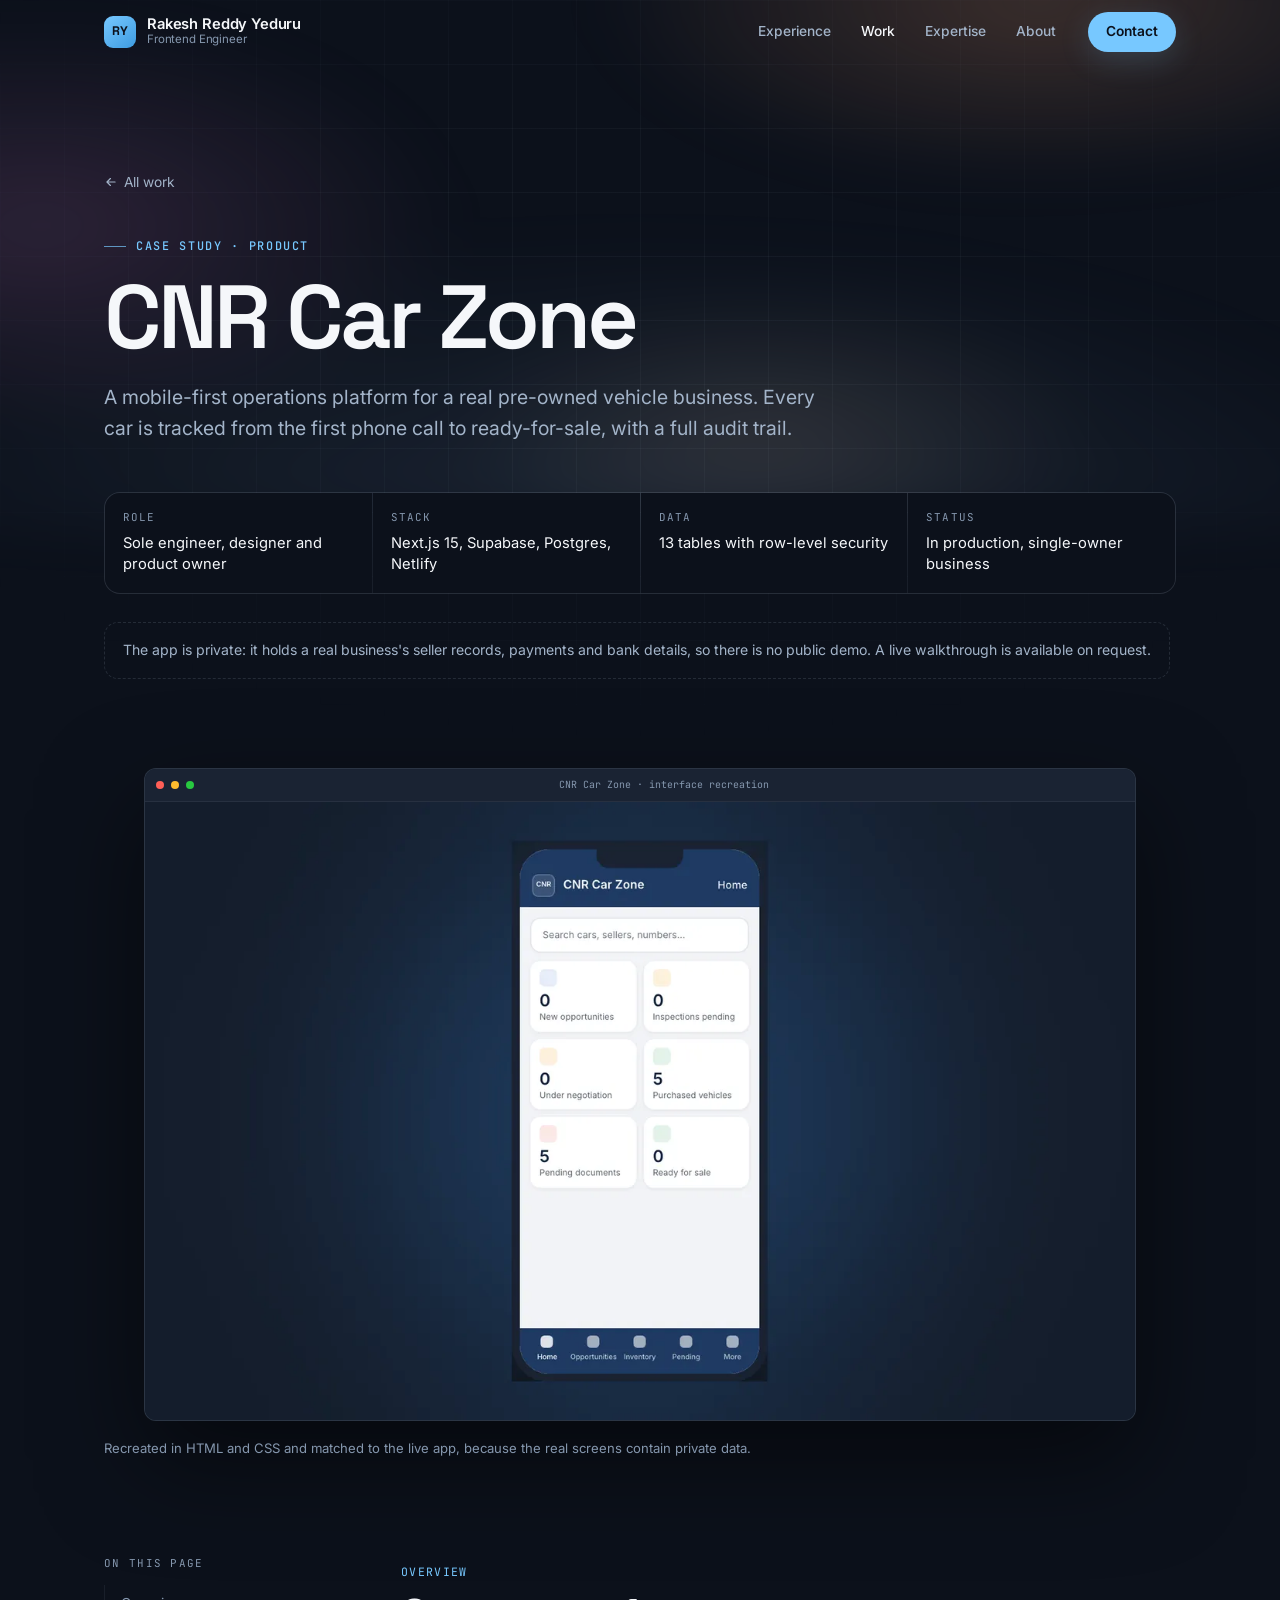
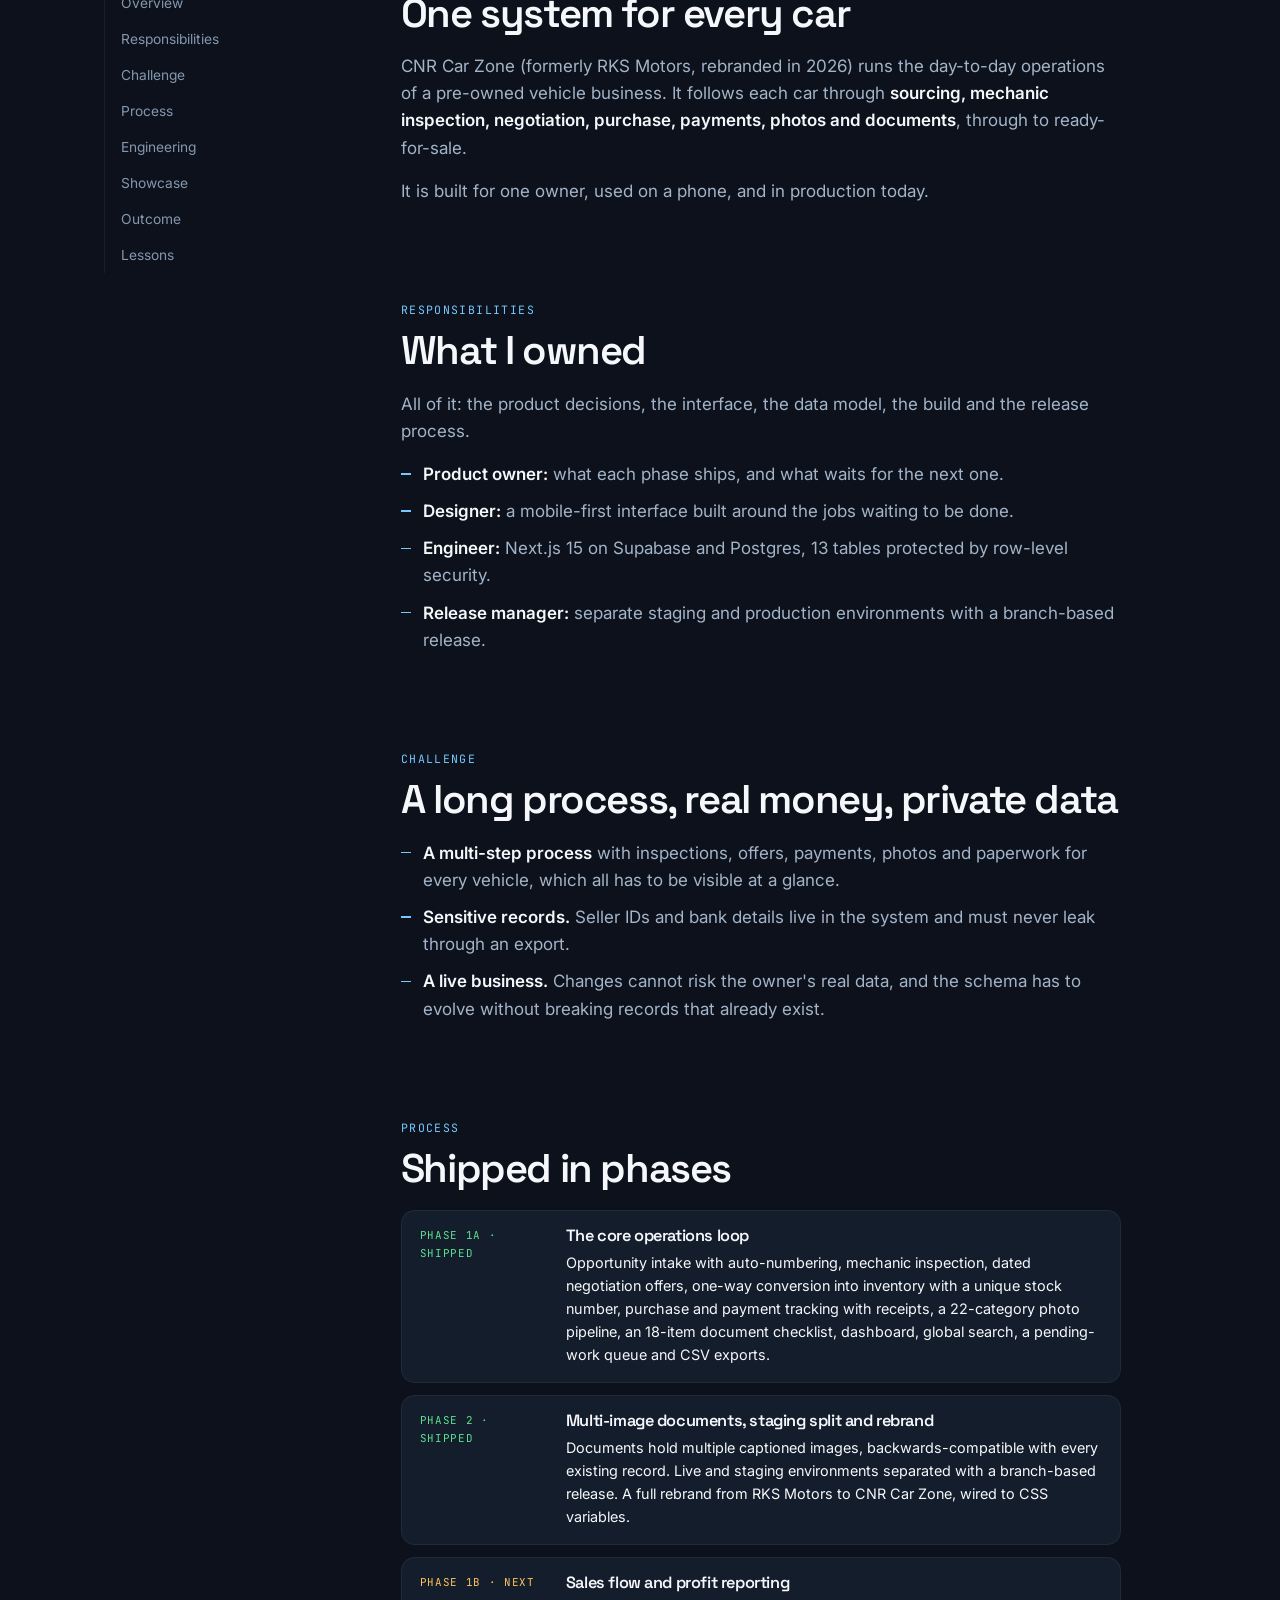
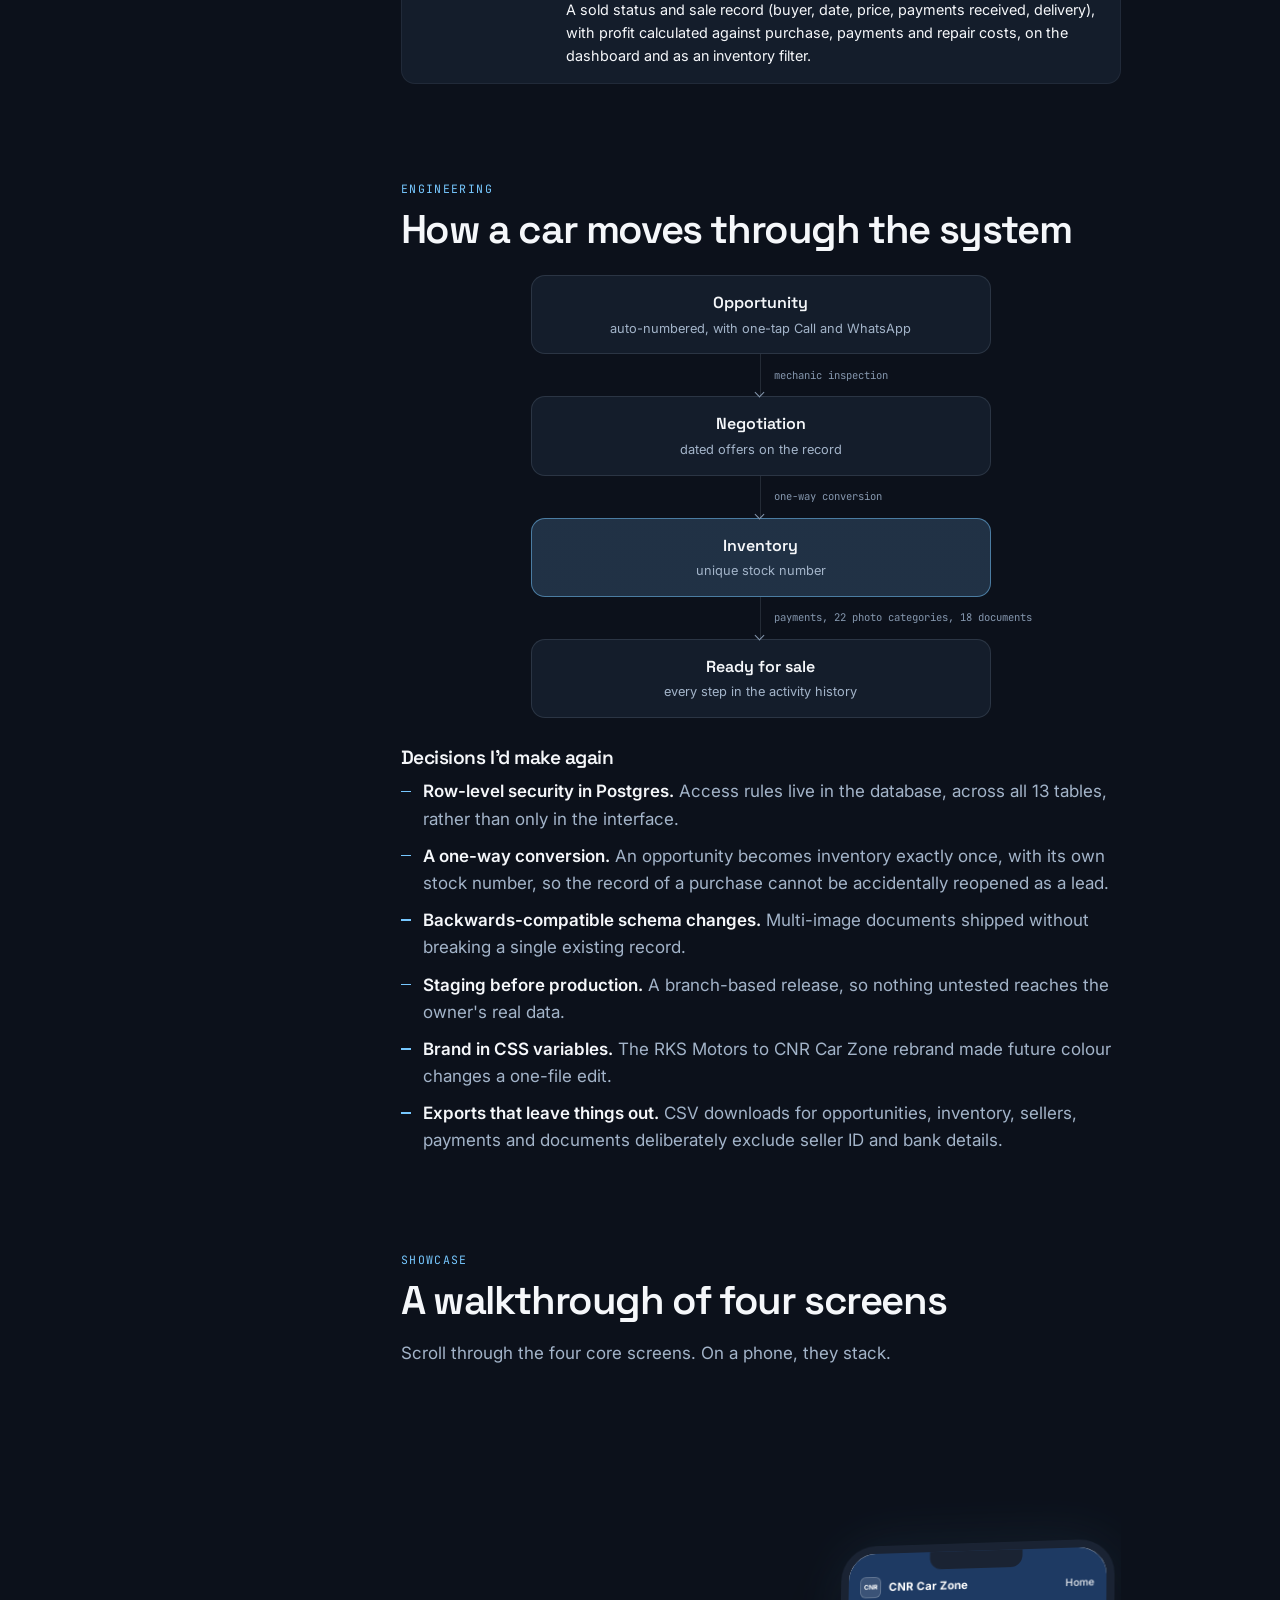
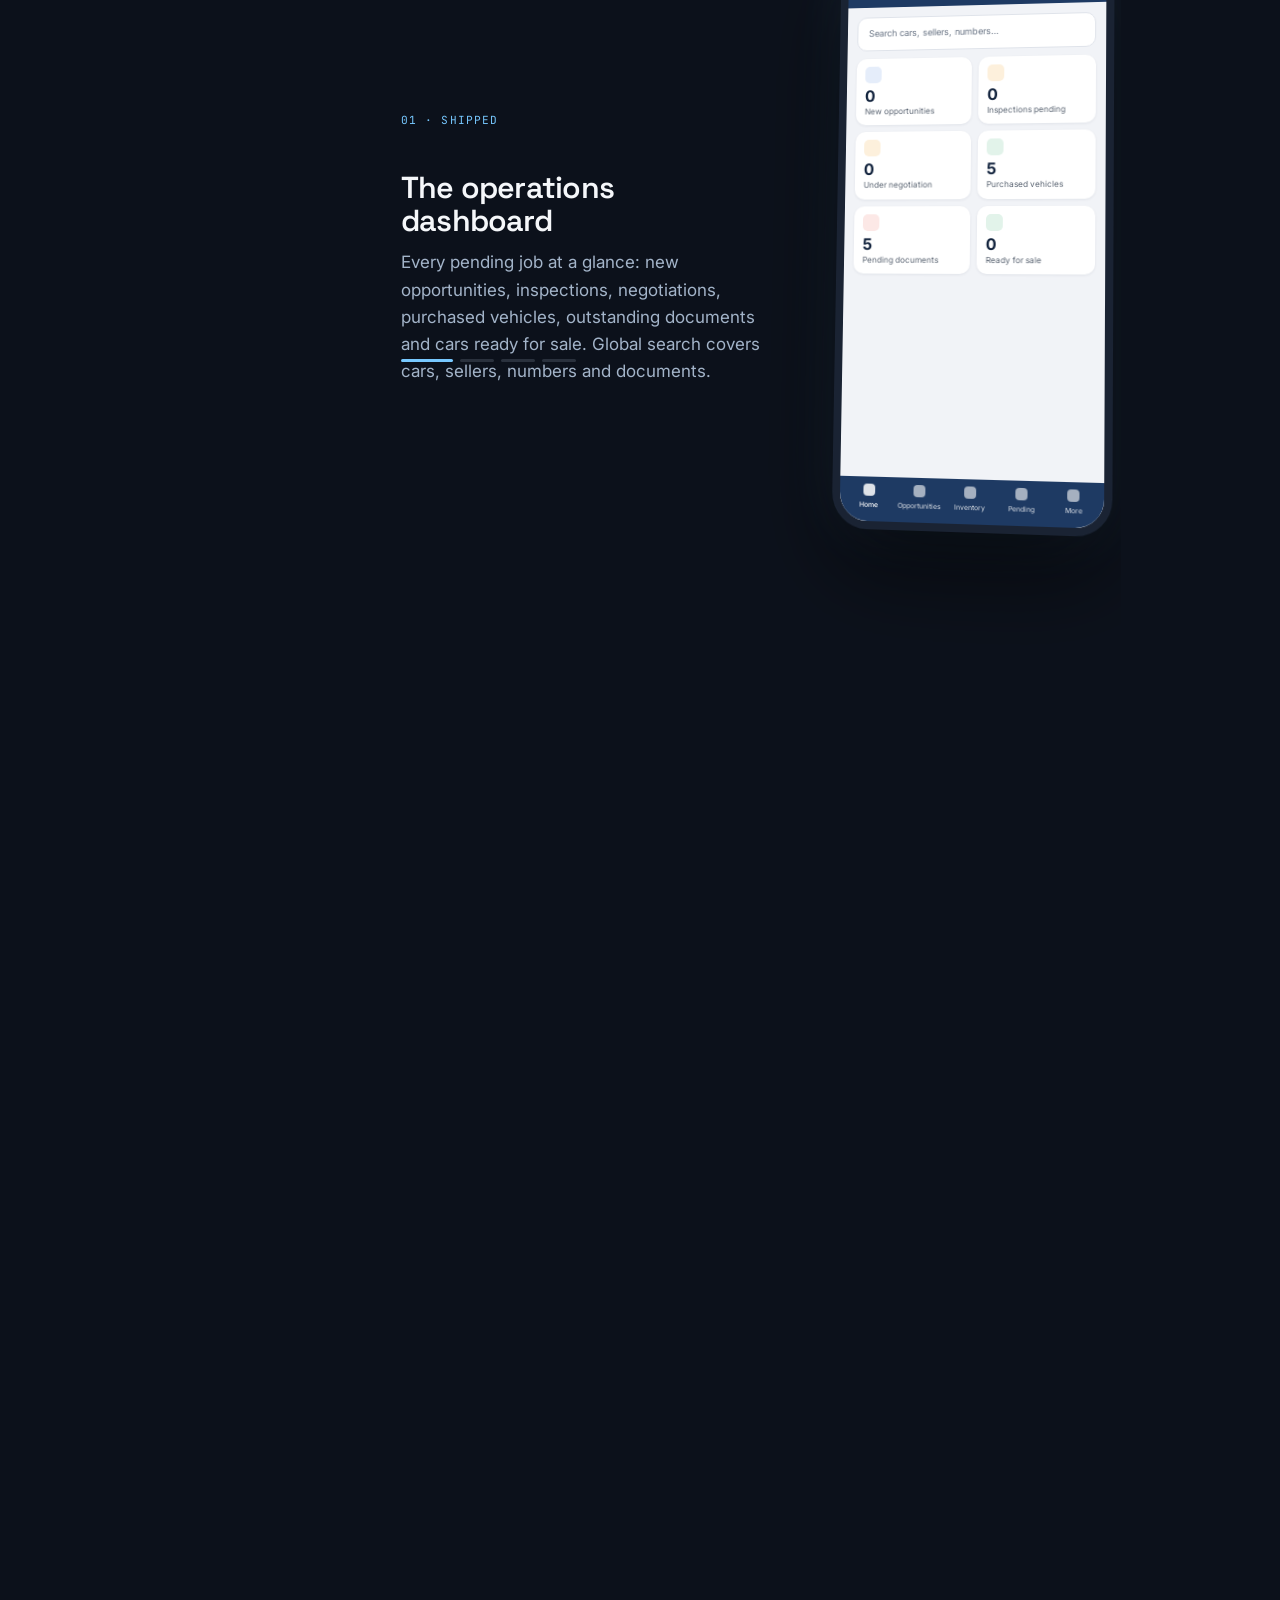
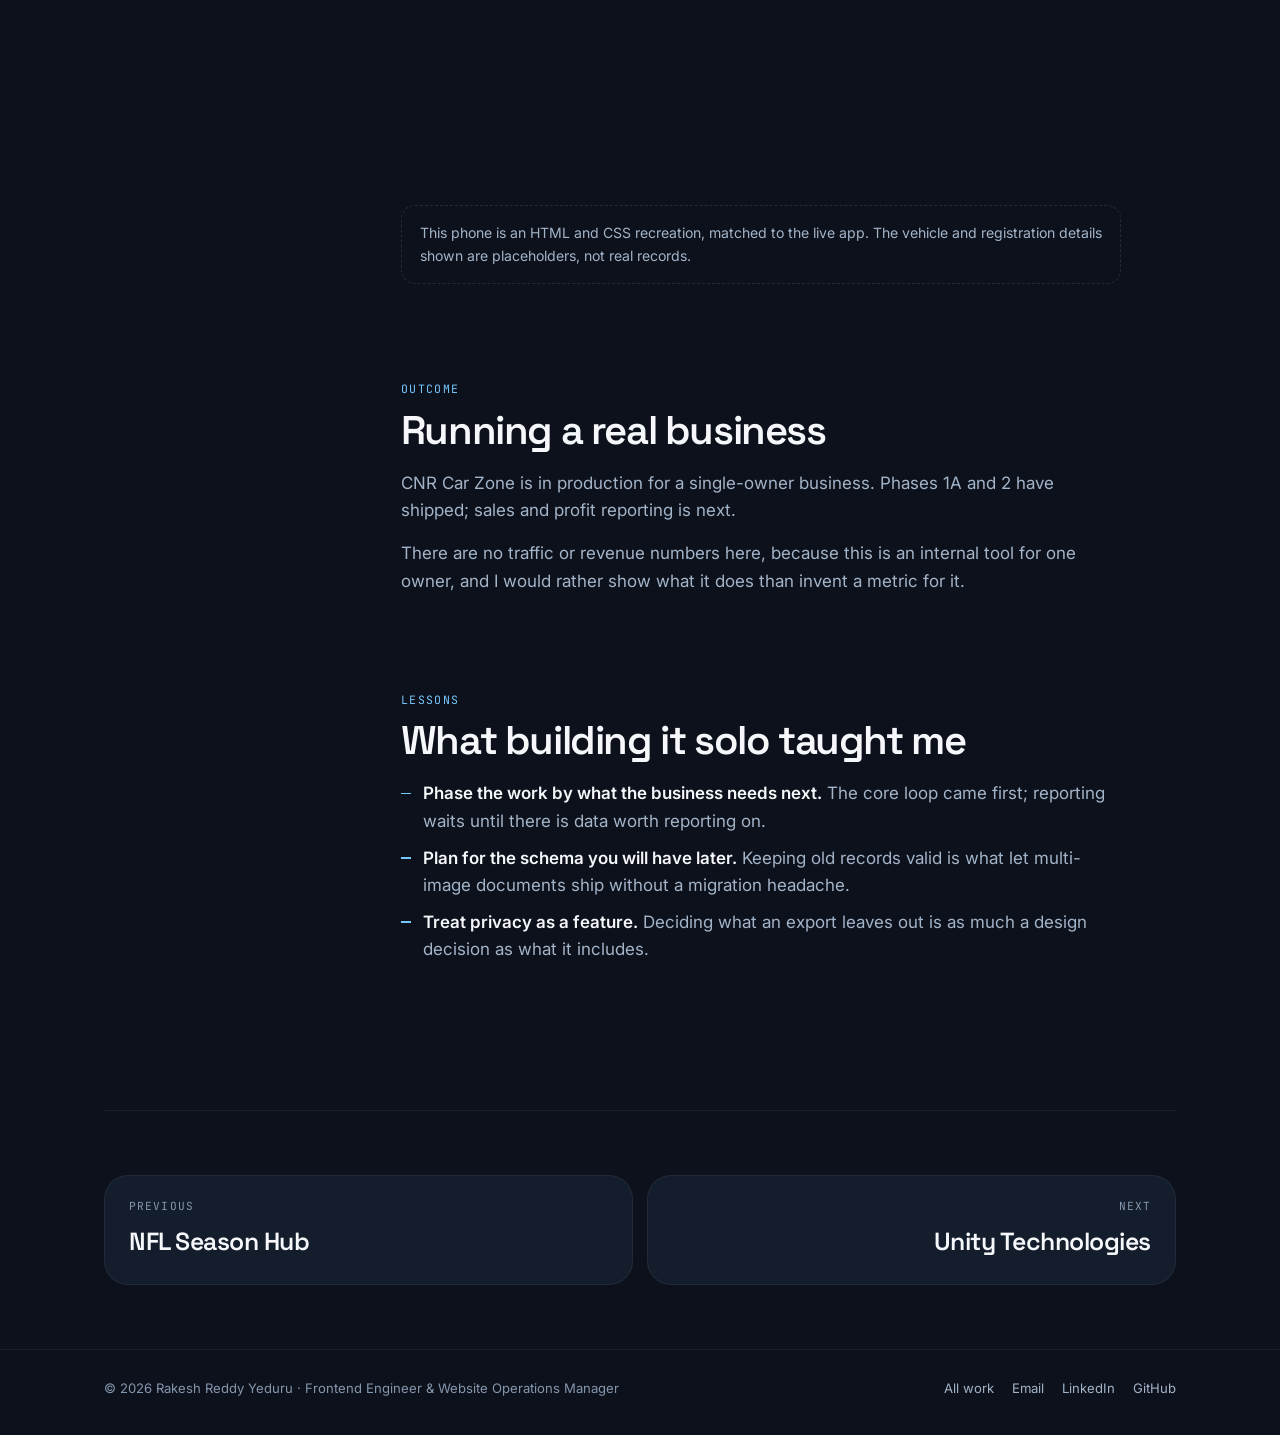
==== commit 22d4b05c: "Put professional experience before selected work Experience is now section 01, directly after the he" ====
--- a/work/cnr-car-zone.html
+++ b/work/cnr-car-zone.html
@@ -52,9 +52,9 @@
       </a>
       <div class="nav__menu">
         <ul class="nav__links">
+          <li><a href="../index.html#experience">Experience</a></li>
           <li><a href="../index.html#work" aria-current="true">Work</a></li>
           <li><a href="../index.html#expertise">Expertise</a></li>
-          <li><a href="../index.html#experience">Experience</a></li>
           <li><a href="../index.html#about">About</a></li>
         </ul>
       </div>
@@ -65,9 +65,9 @@
     </div>
   </nav>
   <div class="sheet" id="sheet" hidden>
-    <a href="../index.html#work">Work <span>01</span></a>
-    <a href="../index.html#expertise">Expertise <span>02</span></a>
-    <a href="../index.html#experience">Experience <span>04</span></a>
+    <a href="../index.html#experience">Experience <span>01</span></a>
+    <a href="../index.html#work">Work <span>02</span></a>
+    <a href="../index.html#expertise">Expertise <span>03</span></a>
     <a href="../index.html#about">About <span>05</span></a>
     <a href="../index.html#contact">Contact <span>06</span></a>
   </div>
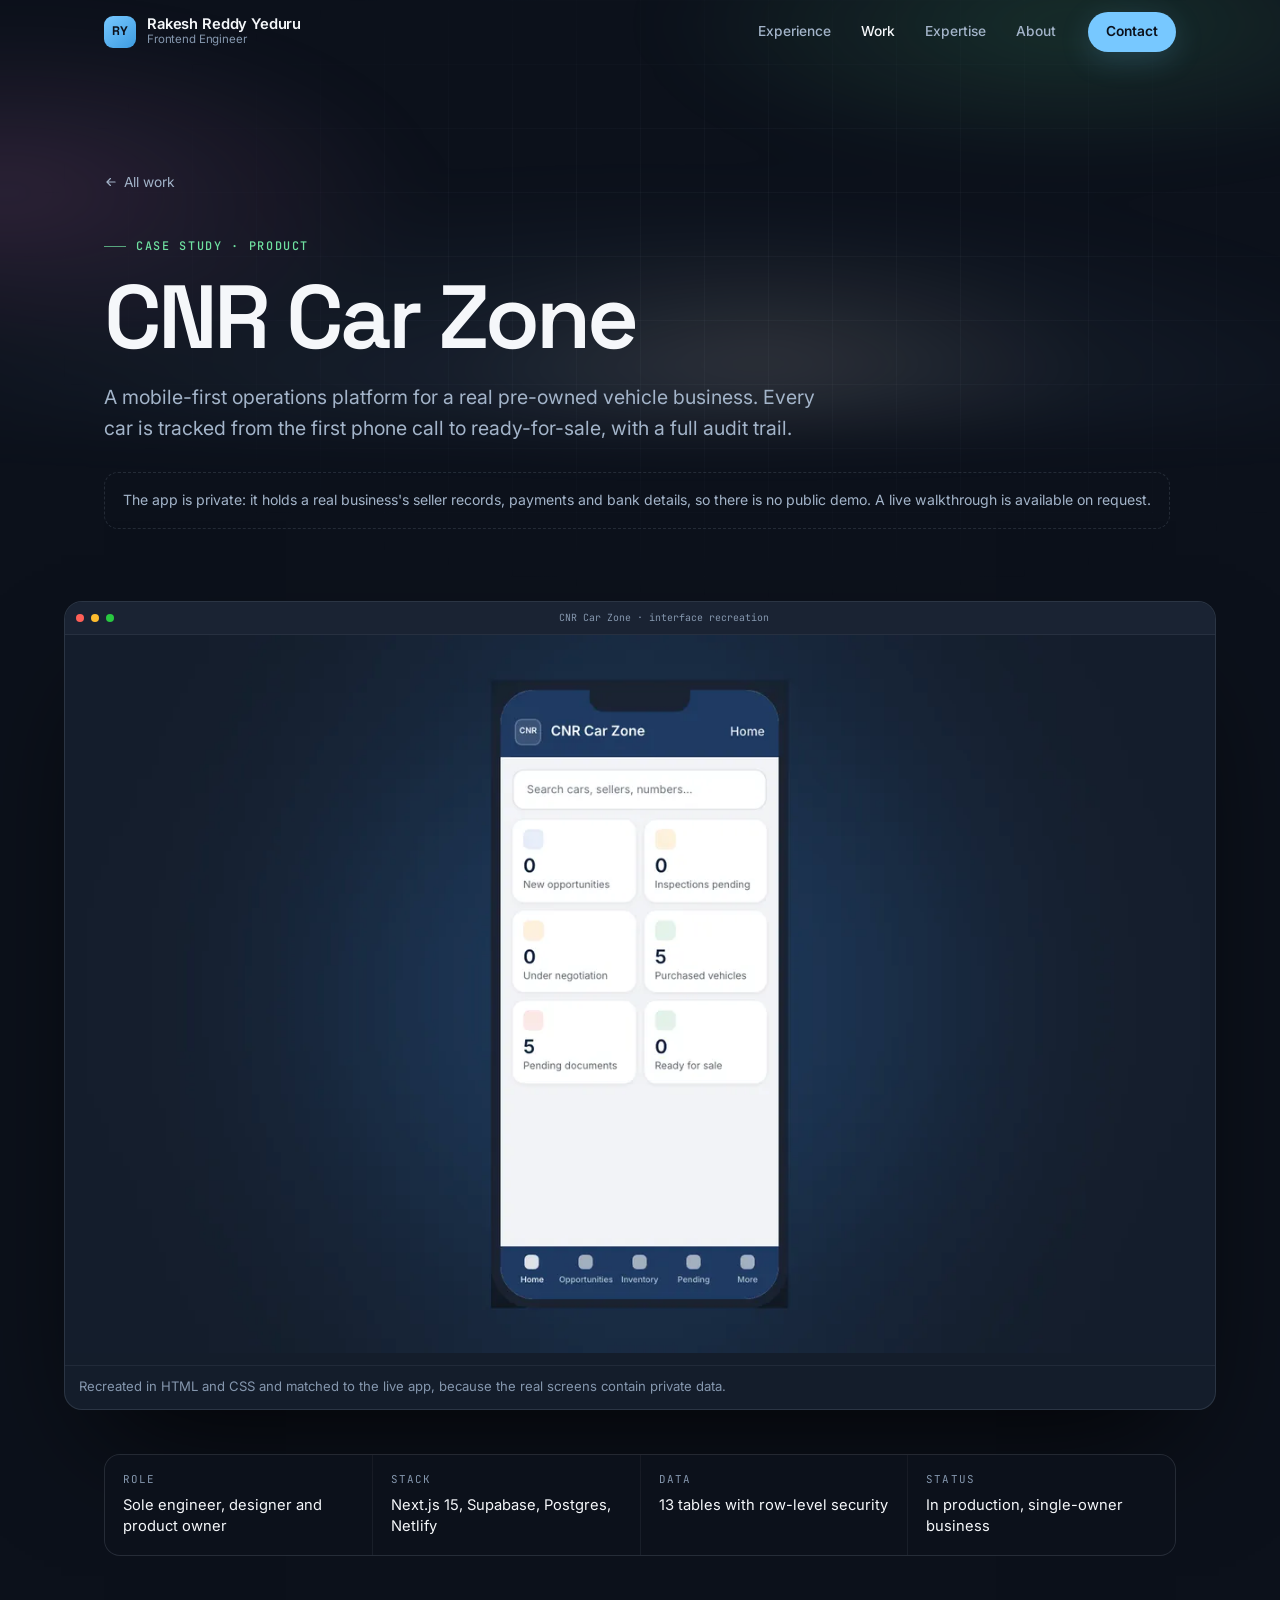
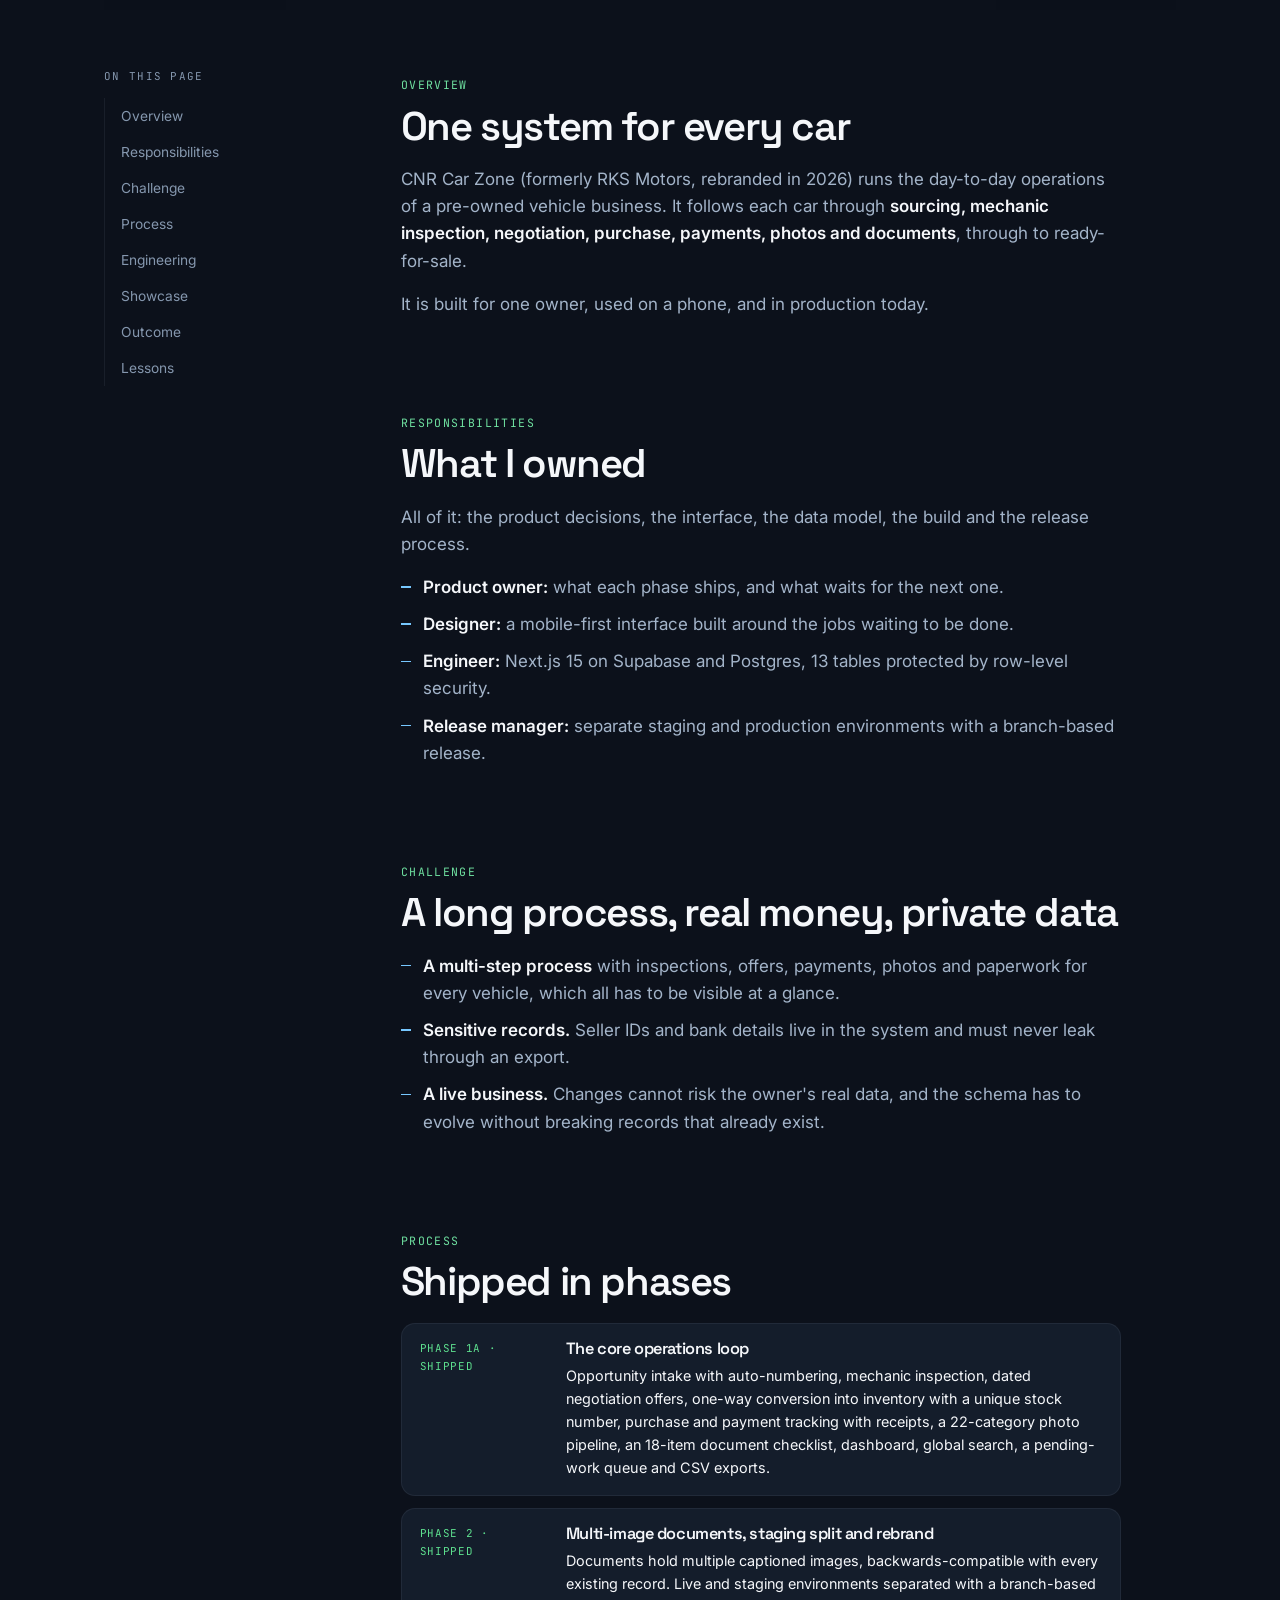
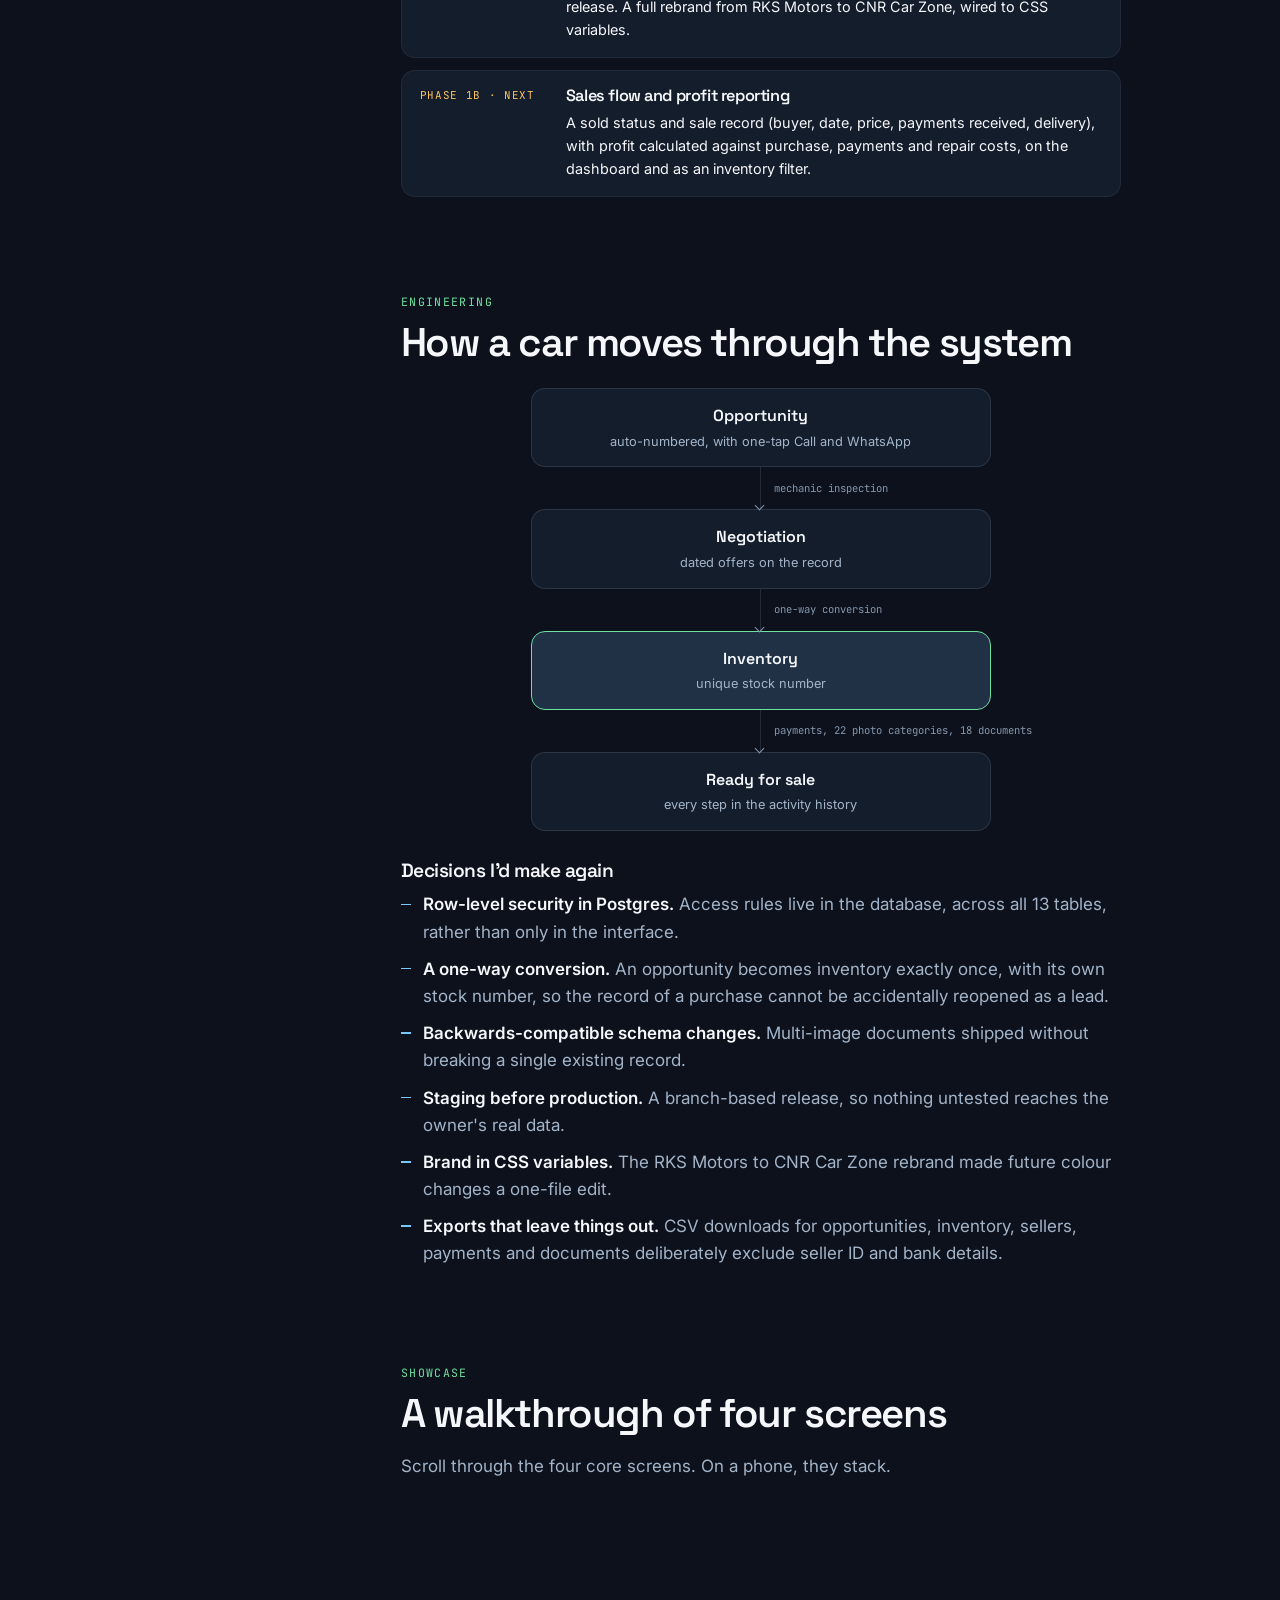
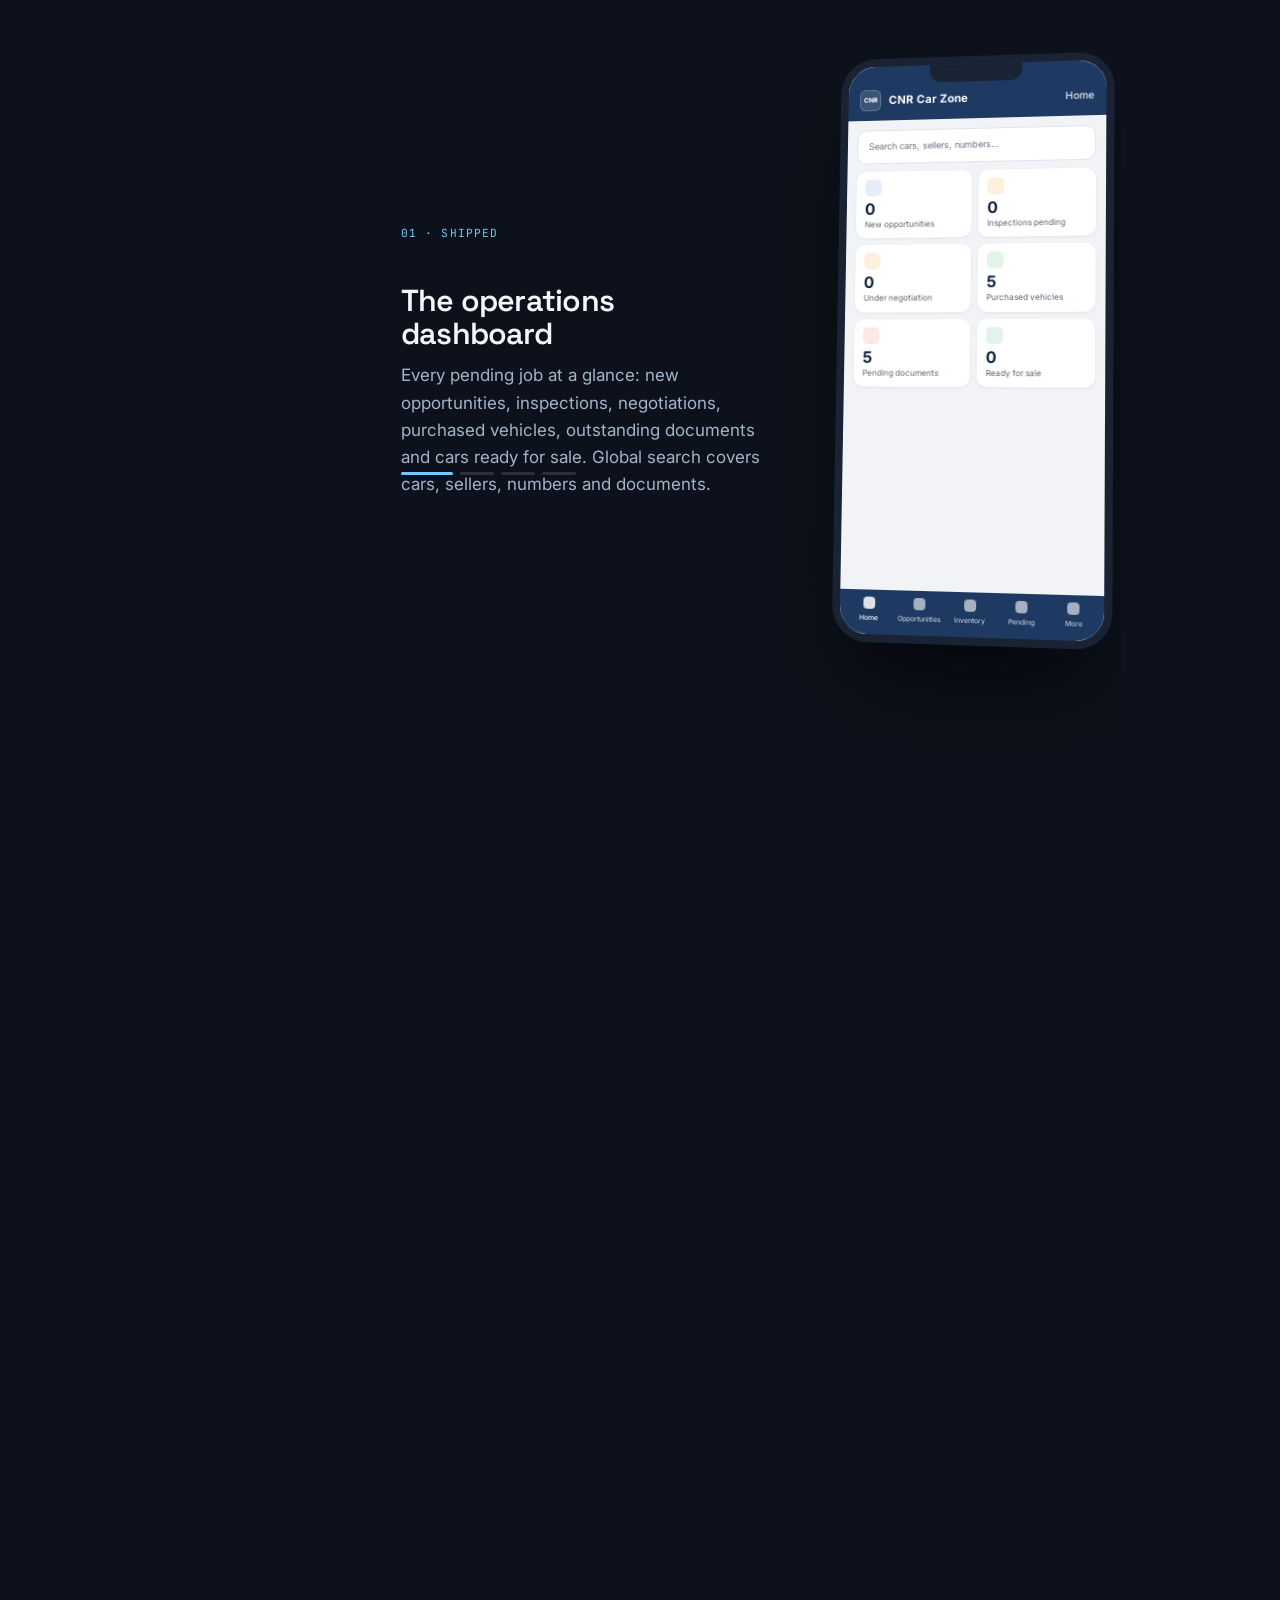
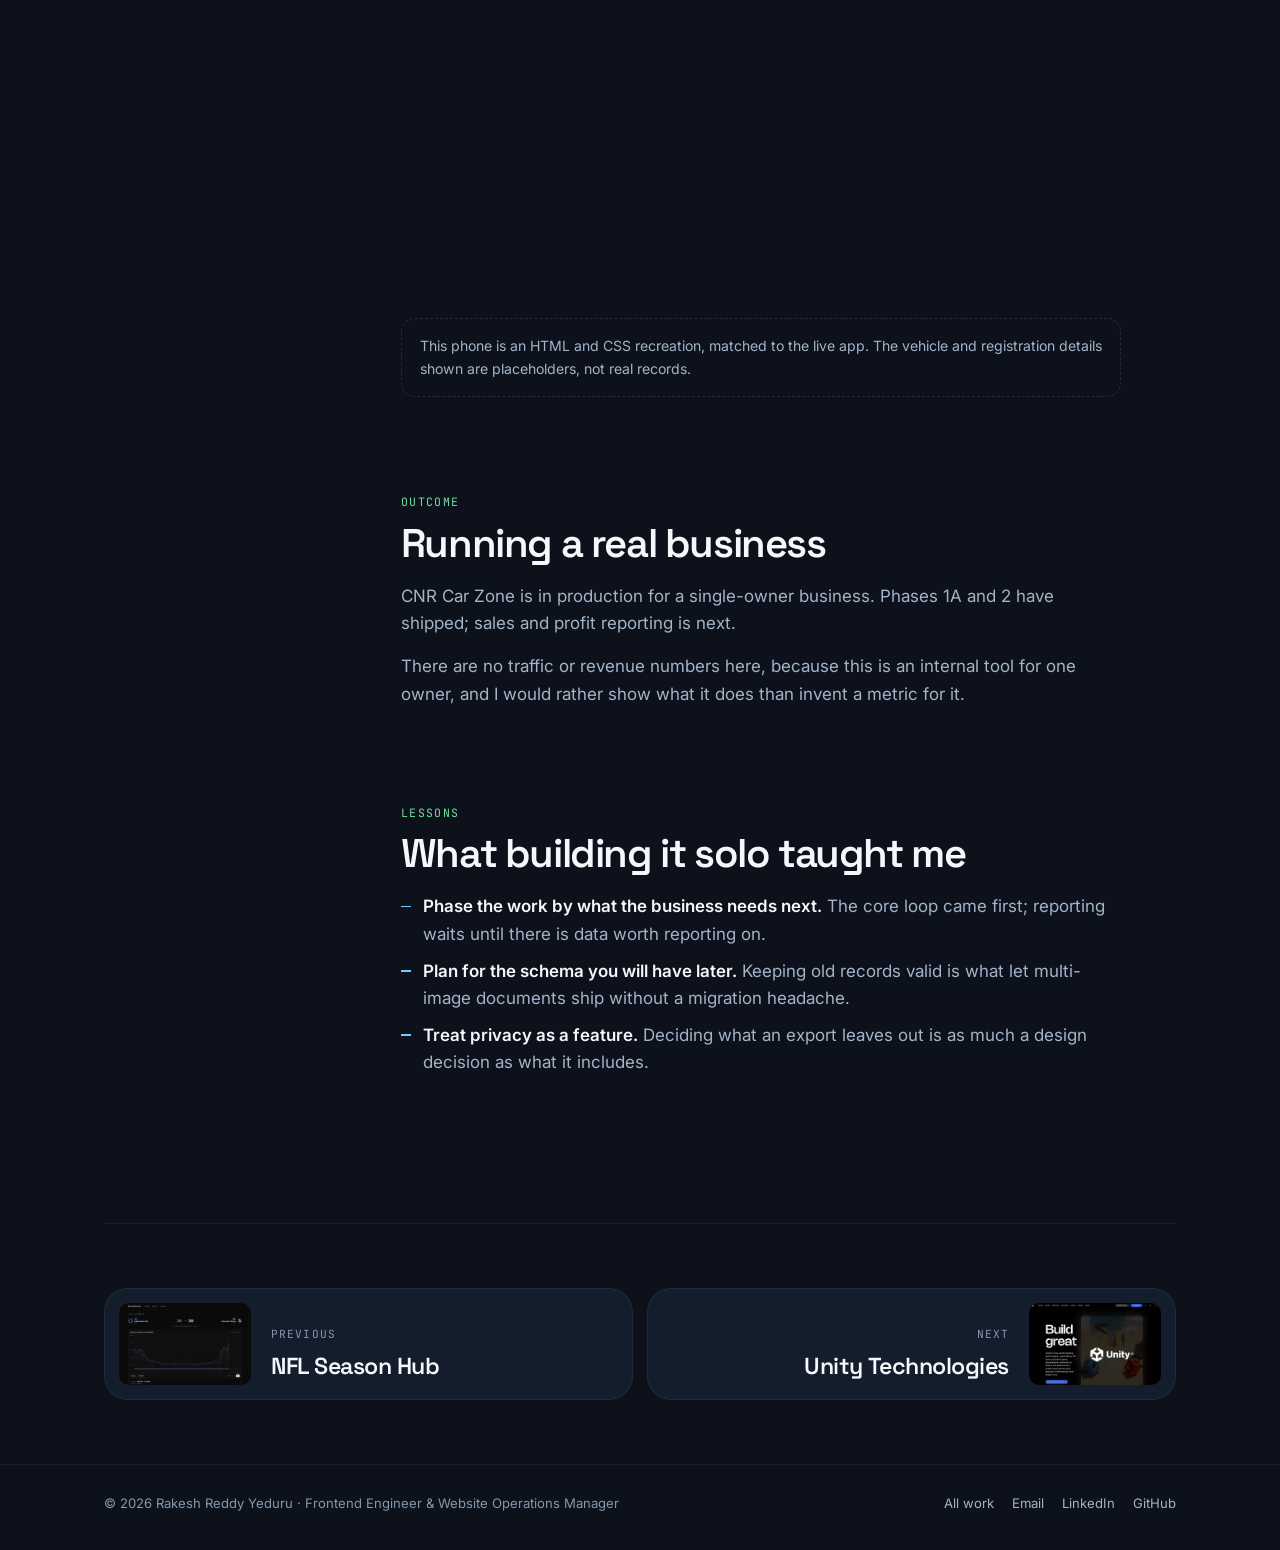
==== commit 1281eea6: "Visual refinement: headline-led hero, showcase-first projects, case-study polish - Hero: titles, nam" ====
--- a/work/cnr-car-zone.html
+++ b/work/cnr-car-zone.html
@@ -37,7 +37,7 @@
 }
 </script>
 </head>
-<body>
+<body data-case="cnr">
 <svg class="sprite" aria-hidden="true" focusable="false" width="0" height="0" style="position:absolute"><symbol id="i-arrow" viewBox="0 0 24 24" fill="none" stroke="currentColor" stroke-width="2" stroke-linecap="round" stroke-linejoin="round"><path d="M5 12h14M13 6l6 6-6 6"/></symbol><symbol id="i-ext" viewBox="0 0 24 24" fill="none" stroke="currentColor" stroke-width="2" stroke-linecap="round" stroke-linejoin="round"><path d="M7 17 17 7M8 7h9v9"/></symbol><symbol id="i-github" viewBox="0 0 24 24" fill="currentColor"><path d="M12 .297c-6.63 0-12 5.373-12 12 0 5.303 3.438 9.8 8.205 11.385.6.113.82-.258.82-.577 0-.285-.01-1.04-.015-2.04-3.338.724-4.042-1.61-4.042-1.61C4.422 18.07 3.633 17.7 3.633 17.7c-1.087-.744.084-.729.084-.729 1.205.084 1.838 1.236 1.838 1.236 1.07 1.835 2.809 1.305 3.495.998.108-.776.417-1.305.76-1.605-2.665-.3-5.466-1.332-5.466-5.93 0-1.31.465-2.38 1.235-3.22-.135-.303-.54-1.523.105-3.176 0 0 1.005-.322 3.3 1.23.96-.267 1.98-.399 3-.405 1.02.006 2.04.138 3 .405 2.28-1.552 3.285-1.23 3.285-1.23.645 1.653.24 2.873.12 3.176.765.84 1.23 1.91 1.23 3.22 0 4.61-2.805 5.625-5.475 5.92.42.36.81 1.096.81 2.22 0 1.606-.015 2.896-.015 3.286 0 .315.21.69.825.57C20.565 22.092 24 17.592 24 12.297c0-6.627-5.373-12-12-12"/></symbol><symbol id="i-linkedin" viewBox="0 0 24 24" fill="currentColor"><path fill-rule="evenodd" d="M4 3h16a1 1 0 0 1 1 1v16a1 1 0 0 1-1 1H4a1 1 0 0 1-1-1V4a1 1 0 0 1 1-1zm2.3 7.2V18h2.6v-7.8zm1.3-4.1a1.5 1.5 0 1 0 0 3 1.5 1.5 0 0 0 0-3zM11 10.2V18h2.6v-4.1c0-1.1.2-2.2 1.6-2.2s1.4 1.3 1.4 2.3v4H19v-4.5c0-2.2-.5-3.9-3-3.9a2.7 2.7 0 0 0-2.4 1.3v-1.1z"/></symbol><symbol id="i-mail" viewBox="0 0 24 24" fill="none" stroke="currentColor" stroke-width="2" stroke-linecap="round" stroke-linejoin="round"><rect x="3" y="5" width="18" height="14" rx="2"/><path d="m3.5 6.5 8.5 6.5 8.5-6.5"/></symbol></svg>
 
 <a class="skip" href="#main">Skip to content</a>
@@ -85,18 +85,22 @@
     <p class="eyebrow">Case study · Product</p>
     <h1 id="case-title">CNR Car Zone</h1>
     <p class="case-hero__lede">A mobile-first operations platform for a real pre-owned vehicle business. Every car is tracked from the first phone call to ready-for-sale, with a full audit trail.</p>
-    <dl class="case-meta">
+    <div class="proj__acts"><p class="note-honest" style="margin:0">The app is private: it holds a real business's seller records, payments and bank details, so there is no public demo. A live walkthrough is available on request.</p></div>
+  </div>
+</section>
+
+<div class="case-shot">
+  <div class="case-shot__in rv">
+<figure class="frame"><div class="frame__bar" aria-hidden="true"><span class="lights"><i></i><i></i><i></i></span><span class="frame__url">CNR Car Zone · interface recreation</span></div><img src="../assets/work/cnr-hero.webp" alt="The CNR Car Zone dashboard on a phone: a search bar above six tiles for new opportunities, inspections, negotiations, purchased vehicles, pending documents and cars ready for sale." width="1280" height="800" fetchpriority="high" decoding="async"><figcaption class="frame__cap">Recreated in HTML and CSS and matched to the live app, because the real screens contain private data.</figcaption></figure>
+  </div>
+  <div class="shell">
+    <dl class="case-meta rv">
       <div><dt>Role</dt><dd>Sole engineer, designer and product owner</dd></div>
       <div><dt>Stack</dt><dd>Next.js 15, Supabase, Postgres, Netlify</dd></div>
       <div><dt>Data</dt><dd>13 tables with row-level security</dd></div>
       <div><dt>Status</dt><dd>In production, single-owner business</dd></div>
     </dl>
-    <div class="proj__acts"><p class="note-honest" style="margin:0">The app is private: it holds a real business's seller records, payments and bank details, so there is no public demo. A live walkthrough is available on request.</p></div>
-  </div>
-</section>
-
-<div class="shell case-shot">
-<figure class="frame"><div class="frame__bar" aria-hidden="true"><span class="lights"><i></i><i></i><i></i></span><span class="frame__url">CNR Car Zone · interface recreation</span></div><img src="../assets/work/cnr-hero.webp" alt="The CNR Car Zone dashboard on a phone: a search bar above six tiles for new opportunities, inspections, negotiations, purchased vehicles, pending documents and cars ready for sale." width="1280" height="800" fetchpriority="high" decoding="async"></figure><figcaption>Recreated in HTML and CSS and matched to the live app, because the real screens contain private data.</figcaption>
+  </div>
 </div>
 
 <div class="shell case-body">
@@ -320,8 +324,8 @@
 
 <div class="shell">
   <nav class="pn" aria-label="More case studies">
-    <a href="nfl-season-hub.html"><span>Previous</span><b>NFL Season Hub</b></a>
-    <a href="unity.html"><span>Next</span><b>Unity Technologies</b></a>
+    <a href="nfl-season-hub.html"><img src="../assets/work/nfl-game-640.webp" alt="" width="640" height="400" loading="lazy" decoding="async"><span>Previous</span><b>NFL Season Hub</b></a>
+    <a href="unity.html"><img src="../assets/work/unity-home-640.webp" alt="" width="640" height="400" loading="lazy" decoding="async"><span>Next</span><b>Unity Technologies</b></a>
   </nav>
 </div>
 
--- a/styles.css
+++ b/styles.css
@@ -273,36 +273,38 @@
 @media (max-width:420px){ .brand__role{ display:none; } }
 
 
-/* ═══ 4 · HERO ══════════════════════════════════════════════════ */
+/* ═══ 4 · HERO ══════════════════════════════════════════════════
+   Reading order: titles, name, statement, lede, actions, status.
+   The statement is the dominant element; it is sized from its own
+   column (cqi) so "experiences that" always fits on one line on
+   desktop, whatever the viewport does. */
 .hero{
   position:relative; isolation:isolate; overflow:hidden;
   min-height:100svh;
   display:flex; align-items:center;
-  padding:calc(var(--nav-h) + clamp(40px,8vh,96px)) 0 clamp(72px,10vh,120px);
+  padding:calc(var(--nav-h) + clamp(40px,8vh,104px)) 0 clamp(80px,12vh,140px);
 }
 .hero__glow{
   position:absolute; z-index:-3; inset:-25% -15% auto -15%; height:130%;
   background:
-    radial-gradient(40% 36% at 74% 30%, var(--g1), transparent 68%),
-    radial-gradient(36% 40% at 14% 60%, var(--g2), transparent 70%),
-    radial-gradient(28% 28% at 58% 88%, var(--g3), transparent 70%),
+    radial-gradient(38% 34% at 76% 34%, var(--g1), transparent 68%),
+    radial-gradient(36% 40% at 12% 62%, var(--g2), transparent 70%),
+    radial-gradient(28% 28% at 58% 90%, var(--g3), transparent 70%),
     radial-gradient(70% 55% at 50% 100%, var(--season-soft), transparent 72%);
   filter:blur(30px);
-  animation:drift 24s ease-in-out infinite alternate;
+  animation:drift 26s ease-in-out infinite alternate;
 }
 @keyframes drift{ to{ transform:translate3d(-3%,3%,0) scale(1.08); } }
 .hero__grid{
   position:absolute; inset:0; z-index:-4;
   background-image:
-    linear-gradient(to right, rgba(163,180,201,.05) 1px, transparent 1px),
-    linear-gradient(to bottom, rgba(163,180,201,.05) 1px, transparent 1px);
+    linear-gradient(to right, rgba(163,180,201,.045) 1px, transparent 1px),
+    linear-gradient(to bottom, rgba(163,180,201,.045) 1px, transparent 1px);
   background-size:64px 64px;
-  -webkit-mask-image:radial-gradient(80% 70% at 50% 40%, #000 30%, transparent 85%);
-  mask-image:radial-gradient(80% 70% at 50% 40%, #000 30%, transparent 85%);
-}
-/* seasonal particles, drawn by script.js */
+  -webkit-mask-image:radial-gradient(75% 70% at 60% 45%, #000 25%, transparent 80%);
+  mask-image:radial-gradient(75% 70% at 60% 45%, #000 25%, transparent 80%);
+}
 .season{ position:absolute; inset:0; z-index:-2; width:100%; height:100%; pointer-events:none; }
-/* dissolve into the next section rather than stopping on a hard line */
 .hero::after{
   content:""; position:absolute; left:0; right:0; bottom:0; z-index:-1;
   height:clamp(100px,16vh,200px);
@@ -312,33 +314,78 @@
 
 .hero__in{
   width:100%;
-  display:grid; grid-template-columns:minmax(0,1.1fr) minmax(0,.9fr);
-  gap:clamp(36px,5vw,72px); align-items:center;
-}
-.hero__copy{ min-width:0; }
-
-[data-lift]{ opacity:0; transform:translateY(18px); animation:lift .9s var(--ease-out) forwards; }
-[data-lift="1"]{ animation-delay:.05s; }
-[data-lift="2"]{ animation-delay:.12s; }
-[data-lift="3"]{ animation-delay:.62s; }
-[data-lift="4"]{ animation-delay:.74s; }
-[data-lift="5"]{ animation-delay:.86s; }
-[data-lift="6"]{ animation-delay:.98s; }
-[data-lift="7"]{ animation-delay:.7s; }
+  display:grid; grid-template-columns:minmax(0,1.2fr) minmax(0,1fr);
+  gap:clamp(40px,5vw,88px); align-items:center;
+}
+.hero__copy{ min-width:0; container-type:inline-size; }
+
+/* entrance: nav, label, name, statement lines, lede, actions, code */
+.nav{ animation:navIn .6s var(--ease-out) both; }
+@keyframes navIn{ from{ opacity:0; transform:translateY(-8px); } }
+[data-lift]{ opacity:0; transform:translateY(14px); animation:lift .65s var(--ease-out) forwards; }
+[data-lift="1"]{ animation-delay:.12s; }
+[data-lift="2"]{ animation-delay:.2s; }
+[data-lift="4"]{ animation-delay:.62s; }
+[data-lift="5"]{ animation-delay:.72s; }
+[data-lift="6"]{ animation-delay:.82s; }
+[data-lift="7"]{ animation-delay:.5s; animation-duration:.8s; }
 @keyframes lift{ to{ opacity:1; transform:none; } }
 
-.hero__top{ display:flex; flex-wrap:wrap; align-items:center; gap:10px 16px; margin-bottom:clamp(22px,3.4vh,34px); }
-.greet:empty{ display:none; }
-.greet{
-  font-family:var(--mono); font-size:.72rem; font-weight:500;
-  letter-spacing:.14em; text-transform:uppercase; color:var(--text-3);
-}
-.greet b{ font-weight:500; color:var(--season); }
+.hero__label{
+  display:flex; flex-wrap:wrap; align-items:center; gap:4px 10px;
+  font-family:var(--mono); font-size:.74rem; font-weight:500;
+  letter-spacing:.14em; text-transform:uppercase; color:var(--accent);
+  margin-bottom:22px;
+}
+.hero__label .sep{ color:var(--text-3); }
+/* each title is its own element, so on phones they stack instead of
+   one long run wrapping mid-phrase */
+@media (max-width:520px){ .hero__label{ flex-direction:column; align-items:flex-start; gap:4px; } .hero__label .sep{ display:none; } }
+
+.hero__h1{ margin:0; }
+.hero__name{
+  display:block;
+  font-size:clamp(1.25rem,1.9vw,1.65rem); font-weight:500;
+  letter-spacing:-.015em; line-height:1.2; color:var(--text);
+  margin-bottom:clamp(14px,2.2vh,22px);
+}
+.hero__line{
+  display:block;
+  font-size:clamp(2.35rem,5vw,4.75rem);
+  font-size:clamp(2.35rem,10.4cqi,5.25rem);
+  font-weight:600; letter-spacing:-.045em; line-height:1.0;
+  color:var(--text);
+}
+/* each line slides up out of its own mask */
+.hl{ display:block; overflow:hidden; padding-bottom:.1em; margin-bottom:-.1em; }
+.hl > span{
+  display:inline-block; transform:translateY(108%);
+  animation:hlIn .7s var(--ease-out) forwards;
+  animation-delay:calc(.28s + var(--h) * 80ms);
+}
+@keyframes hlIn{ to{ transform:none; } }
+.hero__line em{ font-style:normal; color:var(--accent); }
+
+.hero__lede{
+  max-width:46ch; margin-top:clamp(22px,3.4vh,32px);
+  color:var(--text-2); font-size:clamp(1rem,1.2vw,1.08rem); line-height:1.65;
+}
+.hero__lede b{ color:var(--text); font-weight:500; }
+
+.hero__acts{ display:flex; flex-wrap:wrap; align-items:center; gap:12px; margin-top:clamp(26px,4vh,36px); }
+.social{ display:flex; gap:6px; margin-left:4px; }
+.social a{
+  width:48px; height:48px; border-radius:50%;
+  display:grid; place-items:center; color:var(--text-2);
+  border:1px solid var(--line-2);
+  transition:color .25s var(--ease), border-color .25s var(--ease), background .25s var(--ease), transform .25s var(--ease-out);
+}
+.social a:hover{ color:var(--text); border-color:var(--line); background:rgba(163,180,201,.06); transform:translateY(-2px); }
+.social .i{ width:19px; height:19px; }
+
 .badge{
-  display:inline-flex; align-items:center; gap:9px;
-  font-size:.8rem; font-weight:500; color:var(--text);
-  background:rgba(94,224,143,.08); border:1px solid rgba(94,224,143,.3);
-  padding:6px 14px 6px 11px; border-radius:999px;
+  display:inline-flex; align-items:center; gap:9px; margin-top:28px;
+  font-size:.82rem; font-weight:500; color:var(--text-2);
 }
 .badge i{
   width:7px; height:7px; border-radius:50%; background:var(--ok); flex:none;
@@ -349,60 +396,6 @@
   70% { box-shadow:0 0 0 9px rgba(94,224,143,0); }
   100%{ box-shadow:0 0 0 0 rgba(94,224,143,0); }
 }
-
-.hero__h1{ margin-bottom:clamp(20px,3vh,28px); }
-.hero__name{
-  display:block;
-  font-size:clamp(2.6rem,5.4vw,5rem);
-  font-weight:600; letter-spacing:-.045em; line-height:.96;
-  margin-bottom:clamp(16px,2.4vh,24px);
-}
-.hero__line{
-  display:block; max-width:20ch;
-  font-size:clamp(1.45rem,2.9vw,2.35rem);
-  font-weight:500; letter-spacing:-.03em; line-height:1.15;
-  color:var(--text-2);
-}
-.hero__line em{
-  font-style:normal; color:var(--text);
-  background:linear-gradient(transparent 62%, rgba(119,200,255,.28) 62%, rgba(119,200,255,.28) 92%, transparent 92%);
-  background-size:0% 100%; background-repeat:no-repeat;
-  animation:mark 1.1s var(--ease-out) 1.3s forwards;
-}
-@keyframes mark{ to{ background-size:100% 100%; } }
-
-.wd{ display:inline-block; white-space:nowrap; }
-.glyph{
-  display:inline-block; opacity:0; filter:blur(10px);
-  transform:translateY(.35em);
-  animation:glyphIn .85s var(--ease-out) forwards;
-  animation-delay:calc(.12s + var(--i) * 24ms);
-}
-@keyframes glyphIn{ to{ opacity:1; filter:blur(0); transform:none; } }
-
-.hero__role{
-  display:flex; flex-wrap:wrap; align-items:center; gap:6px 12px;
-  font-size:.95rem; font-weight:600; color:var(--text);
-  margin-bottom:14px;
-}
-.hero__role span[aria-hidden]{ color:var(--accent); }
-@media (max-width:520px){
-  .hero__role{ flex-direction:column; align-items:flex-start; gap:2px; }
-  .hero__role span[aria-hidden]{ display:none; }
-}
-.hero__lede{ max-width:52ch; color:var(--text-2); font-size:1.04rem; line-height:1.65; }
-.hero__lede b{ color:var(--text); font-weight:500; }
-
-.hero__acts{ display:flex; flex-wrap:wrap; align-items:center; gap:12px; margin-top:clamp(26px,4vh,36px); }
-.social{ display:flex; gap:6px; margin-left:6px; }
-.social a{
-  width:48px; height:48px; border-radius:50%;
-  display:grid; place-items:center; color:var(--text-2);
-  border:1px solid var(--line-2);
-  transition:color .25s var(--ease), border-color .25s var(--ease), background .25s var(--ease);
-}
-.social a:hover{ color:var(--text); border-color:var(--line); background:rgba(163,180,201,.06); }
-.social .i{ width:19px; height:19px; }
 
 .hero__scroll{
   position:absolute; left:50%; bottom:26px; transform:translateX(-50%);
@@ -419,69 +412,87 @@
 
 @media (max-width:1023px){
   .hero{ align-items:flex-start; min-height:0; }
-  .hero__in{ grid-template-columns:minmax(0,1fr); }
+  .hero__in{ grid-template-columns:minmax(0,1fr); gap:56px; }
   .hero__scroll{ display:none; }
 }
 @media (max-height:760px) and (min-width:1024px){ .hero__scroll{ display:none; } }
 
 
 /* ═══ 5 · CODE WINDOW ═══════════════════════════════════════════ */
-.ide-hold{ perspective:1600px; min-width:0; }
+.ide-hold{ perspective:1800px; min-width:0; }
 .ide{
-  width:100%; max-width:560px; margin-inline:auto;
-  background:#0e1522;
+  position:relative;
+  width:100%; max-width:540px; margin-left:auto;
+  background:linear-gradient(180deg,#111a2a 0%,#0d1420 100%);
   border:1px solid var(--line);
-  border-radius:var(--r);
+  border-radius:18px;
   overflow:hidden;
-  transform:rotateY(-6deg) rotateX(4deg);
+  transform:rotateY(-5deg) rotateX(3deg);
   transform-style:preserve-3d;
-  box-shadow:0 30px 80px rgba(0,0,0,.5), 0 0 0 1px rgba(0,0,0,.4), 0 0 70px rgba(119,200,255,.08);
+  box-shadow:
+    0 50px 90px -30px rgba(0,0,0,.7),
+    0 30px 60px -40px rgba(119,200,255,.25),
+    inset 0 1px 0 rgba(255,255,255,.05);
 }
 .ide__bar{
   display:flex; align-items:center; gap:14px;
-  padding:11px 14px;
-  background:rgba(163,180,201,.05);
+  padding:0 14px; height:42px;
+  background:rgba(163,180,201,.04);
   border-bottom:1px solid var(--line-2);
 }
 .lights{ display:inline-flex; gap:7px; flex:none; }
 .lights i{ width:11px; height:11px; border-radius:50%; background:#ff5f57; }
 .lights i:nth-child(2){ background:#febc2e; }
 .lights i:nth-child(3){ background:#28c840; }
-.ide__tabs{ display:flex; gap:4px; overflow:hidden; min-width:0; }
-.tab{ font-family:var(--mono); font-size:.68rem; color:var(--text-3); padding:4px 10px; border-radius:6px; white-space:nowrap; }
-.tab.is-on{ color:var(--text); background:rgba(163,180,201,.09); }
+.ide__tabs{ display:flex; align-self:stretch; gap:2px; overflow:hidden; min-width:0; }
+.tab{
+  position:relative; display:inline-flex; align-items:center; gap:7px;
+  font-family:var(--mono); font-size:.68rem; color:var(--text-3);
+  padding:0 12px; white-space:nowrap;
+}
+.tab.is-on{ color:var(--text); background:rgba(163,180,201,.05); }
+.tab.is-on::after{ content:""; position:absolute; left:10px; right:10px; bottom:-1px; height:1.5px; background:var(--accent); border-radius:2px; }
+.tab__dot{ width:6px; height:6px; border-radius:2px; background:#3178c6; }
 .win__bar .tab{ min-width:0; overflow:hidden; text-overflow:ellipsis; }
-@media (max-width:640px){ .tab:not(.is-on){ display:none; } }
+@media (max-width:640px){ .ide__tabs .tab:not(.is-on){ display:none; } }
 
 .ide__code{
   /* white-space:normal on the <pre> itself: the newlines between the
      block-level .ln spans would otherwise render as blank lines */
-  margin:0; padding:16px 20px 18px 16px; overflow-x:auto; white-space:normal;
-  font-family:var(--mono); font-size:clamp(.66rem,1.1vw,.78rem);
-  line-height:1.65; color:#c9d4e3; counter-reset:l;
+  margin:0; padding:14px 20px 16px 12px; overflow-x:auto; white-space:normal;
+  font-family:var(--mono); font-size:clamp(.66rem,1.05vw,.78rem);
+  line-height:1.7; color:#c9d4e3; counter-reset:l;
 }
 .ide__code code{ font:inherit; display:block; }
 .ln{
-  display:block; white-space:pre; position:relative; padding-left:30px;
-  opacity:0; transform:translateY(5px);
-  animation:lnIn .45s var(--ease-out) forwards;
-  animation-delay:calc(1s + var(--l) * 55ms);
+  display:block; white-space:pre; position:relative; padding-left:34px;
+  border-radius:6px;
+  opacity:0; transform:translateY(4px);
+  animation:lnIn .4s var(--ease-out) forwards;
+  animation-delay:calc(.9s + var(--l) * 40ms);
+  transition:background-color .35s var(--ease);
 }
 .ln::before{
   counter-increment:l; content:counter(l);
-  position:absolute; left:0; width:18px; text-align:right;
+  position:absolute; left:4px; width:18px; text-align:right;
   color:#536176; font-size:.88em;
-}
+  transition:color .35s var(--ease);
+}
+/* the line the release pipeline is currently on */
+.ln.is-active{ background-color:rgba(119,200,255,.08); }
+.ln.is-active::before{ color:var(--accent); }
 @keyframes lnIn{ to{ opacity:1; transform:none; } }
 @media (max-width:1180px){
-  .ide__code{ padding-inline:12px; font-size:clamp(.6rem,1.6vw,.76rem); }
-  .ln{ padding-left:24px; }
+  .ide__code{ padding-inline:8px 12px; font-size:clamp(.6rem,1.6vw,.76rem); }
+  .ln{ padding-left:28px; }
   .ln::before{ width:14px; }
 }
 /* the two-column hero is at its narrowest just above the 1024px stack */
 @media (min-width:1024px) and (max-width:1180px){ .ide__code{ font-size:.68rem; } }
+/* on phones the window is a compact illustration: three lines go */
+@media (max-width:600px){ .ln--opt{ display:none; } }
 /* the smallest phones lose the line numbers rather than scroll the code */
-@media (max-width:359px){ .ide__code{ padding-inline:10px; font-size:.58rem; } .ln{ padding-left:0; } .ln::before{ display:none; } }
+@media (max-width:359px){ .ide__code{ padding-inline:8px; font-size:.58rem; } .ln{ padding-left:4px; } .ln::before{ display:none; } }
 .c-key{ color:#ff8f87; font-weight:400; }
 .c-typ{ color:#7ee7a6; font-weight:400; }
 .c-var{ color:#8fd0ff; font-weight:400; }
@@ -492,43 +503,56 @@
 .caret{
   display:inline-block; width:7px; height:1.05em; margin-left:2px;
   background:var(--accent); vertical-align:text-bottom; opacity:0;
-  animation:blink 1.15s steps(2,start) infinite; animation-delay:1.9s;
+  animation:blink 1.15s steps(2,start) infinite; animation-delay:1.6s;
 }
 @keyframes blink{ 0%,100%{ opacity:1; } 50%{ opacity:0; } }
 
-/* the release pipeline: each stage lights in turn, on a slow loop */
+/* release pipeline: script.js steps through the stages */
 .pipe{
-  display:grid; grid-template-columns:repeat(5,1fr);
+  position:relative; display:grid; grid-template-columns:repeat(5,minmax(0,1fr));
+  padding:14px 10px 12px;
   border-top:1px solid var(--line-2);
+}
+.pipe::before{
+  content:""; position:absolute; top:20px; left:10%; right:10%; height:1px;
+  background:var(--line);
+}
+.pipe li{
+  position:relative; display:grid; justify-items:center; gap:8px;
+  font-family:var(--mono); font-size:.62rem; letter-spacing:.04em; color:var(--text-3);
+  transition:color .35s var(--ease);
+}
+.pipe li::before{
+  content:""; width:12px; height:12px; border-radius:50%;
+  background:#0d1420; border:1.5px solid var(--line);
+  transition:background .35s var(--ease), border-color .35s var(--ease), box-shadow .35s var(--ease);
+}
+.pipe li.is-done{ color:var(--text-2); }
+.pipe li.is-done::before{ background:var(--accent); border-color:var(--accent); }
+.pipe li.is-active{ color:var(--accent); }
+.pipe li.is-active::before{ border-color:var(--accent); box-shadow:0 0 0 4px rgba(119,200,255,.16); }
+/* without script, every stage simply reads as done */
+.no-js .pipe li::before{ background:var(--accent); border-color:var(--accent); }
+
+.ide__status{
+  display:flex; align-items:center; gap:16px; min-height:30px;
+  padding:0 14px; border-top:1px solid var(--line-2);
   background:rgba(163,180,201,.03);
-}
-.pipe li{
-  position:relative; padding:11px 6px 12px; text-align:center;
-  font-family:var(--mono); font-size:.62rem; letter-spacing:.04em; color:var(--text-3);
-  border-right:1px solid var(--line-2);
-  animation:stage 10s var(--ease) infinite;
-  animation-delay:calc(2s + var(--s) * 1.1s);
-}
-.pipe li:last-child{ border-right:0; }
-.pipe li::before{
-  content:""; display:block; width:6px; height:6px; margin:0 auto 6px; border-radius:50%;
-  background:currentColor; opacity:.6;
-}
-@keyframes stage{
-  0%,4%  { color:var(--text-3); background:transparent; }
-  8%,52% { color:var(--accent); background:rgba(119,200,255,.06); }
-  60%,100%{ color:var(--text-3); background:transparent; }
-}
-.pipe__cap{
-  display:flex; justify-content:space-between; gap:10px;
-  margin-top:12px; padding-inline:4px;
-  font-family:var(--mono); font-size:.66rem; color:var(--text-3);
-}
+  font-family:var(--mono); font-size:.62rem; color:var(--text-3);
+}
+.ide__status > span{ display:inline-flex; align-items:center; gap:6px; white-space:nowrap; }
+.st-branch{ width:6px; height:6px; border-radius:50%; background:var(--ok); }
+.ide__checks.is-ok{ color:var(--ok); }
+.ide__status .greet{ margin-left:auto; overflow:hidden; text-overflow:ellipsis; min-width:0; }
+.greet:empty{ display:none; }
+.greet b{ font-weight:500; color:var(--season); }
+@media (max-width:420px){ .ide__status .greet{ display:none; } }
 
 
 /* ═══ 6 · SECTION SHELL ═════════════════════════════════════════ */
 .sec{ position:relative; padding-block:clamp(88px,12vw,168px); }
 .sec--alt{ background:var(--bg-2); }
+.sec--exp{ background:radial-gradient(50% 30% at 10% 0%, rgba(119,200,255,.05), transparent 70%), var(--bg); }
 .sec--paper{ background:var(--paper); color:var(--ink); }
 .sec--paper .eyebrow{ color:var(--accent-ink); }
 .sec--paper .eyebrow b{ color:var(--ink-2); }
@@ -541,27 +565,107 @@
 }
 
 
-/* ═══ 7 · SELECTED WORK ═════════════════════════════════════════ */
-.projects{ display:grid; gap:clamp(96px,12vw,168px); }
-
-.proj{
-  display:grid; grid-template-columns:minmax(0,5fr) minmax(0,7fr);
-  gap:clamp(32px,5vw,72px); align-items:start;
-}
-.proj--flip{ grid-template-columns:minmax(0,7fr) minmax(0,5fr); }
-.proj--flip .proj__info{ order:2; }
-.proj__info{ position:sticky; top:calc(var(--nav-h) + 32px); }
+/* ═══ 7 · SELECTED WORK ═════════════════════════════════════════
+   Four compositions, one system: an interactive feature (NFL), a
+   product demo (CNR), an enterprise editorial spread (Unity) and a
+   publication spread with a responsive pair (Dayton). */
+.sec--work{
+  background:
+    radial-gradient(60% 40% at 80% 0%, rgba(119,200,255,.06), transparent 70%),
+    linear-gradient(180deg, var(--bg) 0, #0e1524 12%, #0e1524 88%, var(--bg) 100%);
+}
+.head--split{
+  max-width:none; display:grid; grid-template-columns:minmax(0,1.1fr) minmax(0,.9fr);
+  gap:24px 64px; align-items:end;
+}
+.head--split .head__note{ margin-top:0; justify-self:end; }
+.projects{ display:grid; gap:clamp(112px,13vw,184px); }
 
 .proj__meta{
-  display:flex; flex-wrap:wrap; align-items:center; gap:8px 14px; margin-bottom:18px;
-  font-family:var(--mono); font-size:.72rem; letter-spacing:.08em; text-transform:uppercase; color:var(--text-3);
+  display:flex; flex-wrap:wrap; align-items:center; gap:6px 14px; margin-bottom:16px;
+  font-family:var(--mono); font-size:.72rem; letter-spacing:.1em; text-transform:uppercase; color:var(--text-3);
 }
 .proj__n{ color:var(--accent); }
-.proj h3{ font-size:clamp(2rem,4vw,3.1rem); letter-spacing:-.035em; margin-bottom:14px; }
-.proj__problem{ font-size:1.08rem; color:var(--text-2); line-height:1.6; margin-bottom:26px; max-width:46ch; }
-
-.spec{ display:grid; gap:0; border-top:1px solid var(--line-2); margin-bottom:24px; }
-.spec > div{ display:grid; grid-template-columns:118px 1fr; gap:16px; padding:14px 0; border-bottom:1px solid var(--line-2); }
+.feat h3, .ed h3{ font-size:clamp(2.2rem,4.4vw,3.4rem); letter-spacing:-.04em; line-height:1; }
+.feat__lede{ color:var(--text-2); font-size:1.06rem; line-height:1.6; max-width:48ch; }
+.proj__acts{ display:flex; flex-wrap:wrap; gap:10px; margin-top:26px; }
+.proof{
+  margin:20px 0 0; padding-left:14px; border-left:2px solid var(--accent);
+  font-size:.94rem; line-height:1.55; color:var(--text-2); max-width:46ch;
+}
+.proof b{ color:var(--text); font-weight:600; }
+
+/* ── the interactive feature ── */
+.feat__head{
+  display:grid; grid-template-columns:minmax(0,1fr) minmax(0,1fr);
+  gap:20px 64px; align-items:end; margin-bottom:clamp(28px,4vw,48px);
+}
+.feat__intro > p{ color:var(--text-2); font-size:1.06rem; line-height:1.6; max-width:48ch; margin-bottom:16px; }
+.feat__intro .proj__acts{ margin-top:22px; }
+
+.feat__stage{
+  position:relative; isolation:isolate;
+  display:grid; grid-template-columns:minmax(0,8fr) minmax(0,4fr);
+  gap:clamp(16px,2vw,28px); align-items:start;
+  padding:clamp(14px,2.6vw,36px);
+  border-radius:28px;
+  background:
+    radial-gradient(70% 80% at 0% 0%, rgba(119,200,255,.10), transparent 60%),
+    radial-gradient(50% 60% at 100% 100%, rgba(119,200,255,.06), transparent 70%),
+    var(--surface);
+  border:1px solid var(--line-2);
+}
+.feat__stage::before{
+  content:""; position:absolute; inset:0; z-index:-1; border-radius:inherit;
+  background-image:
+    linear-gradient(to right, rgba(163,180,201,.04) 1px, transparent 1px),
+    linear-gradient(to bottom, rgba(163,180,201,.04) 1px, transparent 1px);
+  background-size:40px 40px;
+  -webkit-mask-image:linear-gradient(180deg,#000,transparent 80%);
+  mask-image:linear-gradient(180deg,#000,transparent 80%);
+}
+.feat__main{ min-width:0; }
+.feat__side{ display:grid; gap:16px; min-width:0; }
+.feat__side figcaption{ padding:9px 12px 10px; font-size:.76rem; color:var(--text-3); border-top:1px solid var(--line-2); }
+.insight{
+  padding:20px; border-radius:16px;
+  background:rgba(12,17,27,.55); border:1px solid var(--line-2);
+}
+.insight__k{ font-family:var(--mono); font-size:.68rem; letter-spacing:.12em; text-transform:uppercase; color:var(--accent); margin-bottom:10px; }
+.insight p:last-child{ font-size:.92rem; line-height:1.55; color:var(--text-2); }
+.insight b{ display:block; color:var(--text); font-family:var(--display); font-size:1.15rem; font-weight:600; letter-spacing:-.02em; line-height:1.25; margin-bottom:6px; }
+
+.metrics{
+  display:grid; grid-template-columns:repeat(4,minmax(0,1fr)); gap:0;
+  margin:clamp(24px,3vw,36px) 0 0;
+}
+.metrics > div{ padding:18px 20px 4px 0; border-top:1px solid var(--line); }
+.metrics > div + div{ padding-left:20px; border-left:1px solid var(--line-2); }
+.metrics dt{ font-family:var(--mono); font-size:.68rem; letter-spacing:.08em; text-transform:uppercase; color:var(--text-3); margin-bottom:10px; }
+.metrics dd{ font-family:var(--display); font-size:clamp(1.8rem,3.2vw,2.6rem); font-weight:600; letter-spacing:-.04em; line-height:1; font-variant-numeric:tabular-nums; }
+.metrics small{ font-size:.5em; color:var(--text-3); letter-spacing:-.01em; }
+
+/* progressive disclosure for the full technical detail */
+.disclose{ margin-top:clamp(20px,3vw,28px); border-top:1px solid var(--line-2); border-bottom:1px solid var(--line-2); }
+.disclose > summary{
+  list-style:none; cursor:pointer;
+  display:flex; align-items:center; flex-wrap:wrap; gap:4px 14px; min-height:56px; padding:6px 40px 6px 0;
+  position:relative; font-weight:600; font-size:.95rem;
+}
+.disclose > summary::-webkit-details-marker{ display:none; }
+.disclose > summary::after{
+  content:""; position:absolute; right:8px; top:50%; width:9px; height:9px; margin-top:-7px;
+  border-right:1.5px solid currentColor; border-bottom:1.5px solid currentColor;
+  transform:rotate(45deg); transition:transform .3s var(--ease-out), margin .3s var(--ease-out);
+}
+.disclose[open] > summary::after{ transform:rotate(-135deg); margin-top:-2px; }
+.disclose > summary:hover{ color:var(--accent); }
+.disclose__hint{ font-weight:400; font-size:.84rem; color:var(--text-3); }
+.disclose__body{ padding:4px 0 18px; animation:rise .45s var(--ease-out) both; }
+
+.spec{ display:grid; gap:0; }
+.spec > div{ display:grid; grid-template-columns:118px minmax(0,1fr); gap:16px; padding:12px 0; border-top:1px solid var(--line-2); }
+.spec > div:first-child{ border-top:0; }
 .spec dt{ font-family:var(--mono); font-size:.7rem; letter-spacing:.08em; text-transform:uppercase; color:var(--text-3); padding-top:3px; }
 .spec dd{ font-size:.94rem; color:var(--text); line-height:1.55; }
 .spec dd ul{ display:grid; gap:6px; }
@@ -569,50 +673,84 @@
 .spec dd li::before{ content:""; position:absolute; left:0; top:.72em; width:6px; height:1px; background:var(--accent); }
 .spec dd li b{ color:var(--text); font-weight:500; }
 
-.proj__acts{ display:flex; flex-wrap:wrap; gap:10px; margin-top:26px; }
-
-.results{
-  display:grid; grid-template-columns:repeat(3,1fr); gap:1px;
-  background:var(--line-2); border:1px solid var(--line-2); border-radius:var(--r); overflow:hidden;
-  margin-top:16px;
-}
-.results div{ background:var(--bg); padding:16px 16px 18px; }
-.sec--alt .results div{ background:var(--bg-2); }
-.results b{ display:block; font-family:var(--display); font-size:clamp(1.25rem,2.2vw,1.6rem); font-weight:600; letter-spacing:-.03em; line-height:1; font-variant-numeric:tabular-nums; }
-.results span{ display:block; margin-top:7px; font-size:.74rem; line-height:1.35; color:var(--text-3); }
-
-/* enterprise pair */
-.duo{ display:grid; grid-template-columns:repeat(2,minmax(0,1fr)); gap:clamp(20px,3vw,36px); }
-.ecard{
-  display:flex; flex-direction:column;
-  background:var(--surface); border:1px solid var(--line-2); border-radius:var(--r-lg);
-  overflow:hidden;
-  transition:border-color .35s var(--ease), transform .45s var(--ease-out);
-}
-.ecard:hover{ border-color:var(--line); }
-.ecard__stage{
-  position:relative; aspect-ratio:16/11; overflow:hidden;
-  background:radial-gradient(80% 80% at 30% 0%, rgba(119,200,255,.14), transparent 70%), var(--surface-2);
-  padding:clamp(18px,3vw,30px) clamp(18px,3vw,30px) 0;
-}
-.ecard__stage .frame{ position:absolute; width:78%; }
-.ecard__stage .frame--back{ right:clamp(14px,2.4vw,26px); top:clamp(40px,6vw,64px); opacity:.55; transform:scale(.96); transform-origin:top right; }
-.ecard__stage .frame--front{ left:clamp(14px,2.4vw,26px); top:clamp(18px,3vw,30px); box-shadow:0 30px 60px rgba(0,0,0,.45); }
-.ecard:hover .frame--front{ transform:translateY(-6px); }
-.ecard:hover .frame--back{ opacity:.8; }
-.ecard__body{ padding:clamp(22px,3vw,32px); display:flex; flex-direction:column; flex:1; }
-.ecard h3{ font-size:clamp(1.5rem,2.6vw,2rem); margin:8px 0 12px; }
-/* not ".ecard p": that also caught .proj__meta and inflated it */
-.ecard__desc{ color:var(--text-2); font-size:.98rem; margin-bottom:18px; }
-.ecard .chips{ margin-bottom:22px; }
-.ecard__acts{ margin-top:auto; display:flex; flex-wrap:wrap; gap:4px 22px; align-items:center; }
-.ecard__note{ font-size:.78rem; color:var(--text-3); margin-top:14px; }
+/* ── the product demo ── */
+.feat--cnr{
+  display:grid; grid-template-columns:minmax(0,1.5fr) minmax(0,1fr);
+  gap:clamp(32px,5vw,80px); align-items:center;
+}
+.feat__copy h3{ margin-bottom:16px; }
+.feat__copy .chips{ margin-top:18px; }
+
+.cnr-demo{
+  position:relative; isolation:isolate; overflow:hidden;
+  display:grid; grid-template-columns:minmax(200px,250px) minmax(0,1fr); gap:clamp(24px,3vw,48px); align-items:center;
+  padding:clamp(24px,3.6vw,52px);
+  border-radius:28px; border:1px solid var(--line-2);
+  background:
+    radial-gradient(55% 60% at 22% 40%, rgba(47,133,88,.20), transparent 70%),
+    radial-gradient(50% 60% at 90% 100%, rgba(119,200,255,.10), transparent 70%),
+    var(--surface);
+}
+.cnr-demo::before{
+  content:""; position:absolute; left:6%; top:50%; z-index:-1;
+  width:min(46%,300px); aspect-ratio:1; transform:translateY(-50%);
+  border-radius:50%; border:1px solid rgba(163,180,201,.10);
+  box-shadow:0 0 0 40px rgba(163,180,201,.025), 0 0 0 80px rgba(163,180,201,.018);
+}
+.cnr-tabs{ display:grid; gap:6px; }
+.cnr-tab{
+  appearance:none; cursor:pointer; text-align:left; border:0;
+  display:flex; align-items:center; gap:12px; min-height:48px; padding:0 14px;
+  border-radius:12px; background:transparent;
+  font-size:.95rem; font-weight:600; color:var(--text-2);
+  transition:background .3s var(--ease), color .3s var(--ease);
+}
+.cnr-tab span{ font-family:var(--mono); font-size:.68rem; font-weight:500; color:var(--text-3); transition:color .3s var(--ease); }
+.cnr-tab:hover{ background:rgba(163,180,201,.06); color:var(--text); }
+.cnr-tab[aria-selected="true"]{ background:rgba(119,200,255,.12); color:var(--text); box-shadow:inset 2px 0 0 var(--accent); }
+.cnr-tab[aria-selected="true"] span{ color:var(--accent); }
+.cnr-panel{ margin-top:16px; min-height:6.4em; padding:0 14px; }
+.cnr-panel p{ font-size:.9rem; line-height:1.55; color:var(--text-2); animation:rise .4s var(--ease-out) both; }
+.cnr-panel p[hidden]{ display:none; }
+.cnr-cap{ margin-top:14px; padding:0 14px; font-size:.74rem; line-height:1.45; color:var(--text-3); }
+
+/* ── enterprise editorial: Unity ── */
+.ed--unity{
+  display:grid; grid-template-columns:minmax(0,4fr) minmax(0,8fr);
+  gap:clamp(32px,5vw,80px); align-items:center;
+}
+.ed__copy h3{ margin-bottom:16px; }
+.ed__copy .chips{ margin-top:18px; }
+.ed__acts{ display:flex; flex-wrap:wrap; gap:0 24px; margin-top:18px; }
+.ed__note{ margin-top:6px; font-size:.78rem; color:var(--text-3); }
+.ed__visual{ position:relative; padding:0 0 13% 9%; }
+.ed__visual .frame--main{ box-shadow:0 50px 100px -40px rgba(0,0,0,.8); }
+.ed__visual .frame--inset{
+  position:absolute; left:0; bottom:0; width:44%;
+  box-shadow:0 30px 70px -10px rgba(0,0,0,.7);
+}
+
+/* ── publication spread: Dayton ── */
+.ud-visual{ position:relative; padding-right:15%; }
+.ud-visual .frame--main{ box-shadow:0 50px 100px -40px rgba(0,0,0,.8); }
+.ud-phone{
+  position:absolute; right:0; bottom:-10%; width:22%; margin:0;
+  border-radius:clamp(18px,2.4vw,30px); overflow:hidden;
+  border:clamp(4px,.6vw,7px) solid #1a2333; background:#1a2333;
+  box-shadow:0 40px 80px -10px rgba(0,0,0,.75);
+  transition:transform .6s var(--ease-out);
+}
+.ud-phone img{ width:100%; aspect-ratio:9/17; object-fit:cover; object-position:top; }
+.ud-copy{
+  display:grid; grid-template-columns:minmax(0,5fr) minmax(0,7fr); gap:20px 64px;
+  margin-top:clamp(56px,8vw,96px); padding-top:28px; border-top:1px solid var(--line-2);
+}
 
 /* browser frame used for real screenshots */
 .frame{
-  border-radius:12px; overflow:hidden; background:var(--surface);
+  margin:0; border-radius:14px; overflow:hidden; background:var(--surface);
   border:1px solid var(--line);
-  transition:transform .6s var(--ease-out), opacity .4s var(--ease);
+  transition:transform .6s var(--ease-out), box-shadow .6s var(--ease-out), opacity .4s var(--ease);
 }
 .frame__bar{
   display:flex; align-items:center; gap:10px; padding:8px 11px;
@@ -624,17 +762,45 @@
   font-family:var(--mono); font-size:.62rem; color:var(--text-3);
   white-space:nowrap; overflow:hidden; text-overflow:ellipsis;
 }
-.frame img{ width:100%; aspect-ratio:16/10; object-fit:cover; object-position:top; }
+.frame img{ width:100%; aspect-ratio:16/10; object-fit:cover; object-position:top; transition:transform .9s var(--ease-out); }
+
+/* hover and keyboard focus get the same response: the screenshot leans
+   in and the supporting screen lifts. Nothing essential is hidden. */
+@media (hover:hover){
+  .ed:hover .frame--main img, .feat__side .frame:hover img{ transform:scale(1.025); }
+  .ed--unity:hover .frame--inset{ transform:translate(-6px,-10px); }
+  .ed--ud:hover .ud-phone{ transform:translateY(-12px); }
+}
+.ed:focus-within .frame--main img{ transform:scale(1.025); }
+.ed--unity:focus-within .frame--inset{ transform:translate(-6px,-10px); }
+.ed--ud:focus-within .ud-phone{ transform:translateY(-12px); }
 
 @media (max-width:1023px){
-  .proj, .proj--flip{ grid-template-columns:minmax(0,1fr); }
-  .proj--flip .proj__info{ order:0; }
-  .proj__info{ position:static; }
+  .head--split{ grid-template-columns:minmax(0,1fr); }
+  .head--split .head__note{ justify-self:start; }
+  .feat__head{ grid-template-columns:minmax(0,1fr); }
+  .feat__stage{ grid-template-columns:minmax(0,1fr); }
+  .feat__side{ grid-template-columns:repeat(2,minmax(0,1fr)); align-items:start; }
+  .feat--cnr{ grid-template-columns:minmax(0,1fr); }
+  .ed--unity{ grid-template-columns:minmax(0,1fr); }
+  .ud-copy{ grid-template-columns:minmax(0,1fr); }
 }
 @media (max-width:760px){
-  .duo{ grid-template-columns:minmax(0,1fr); }
-  .results{ grid-template-columns:repeat(2,1fr); }
-  .spec > div{ grid-template-columns:minmax(0,1fr); gap:6px; }
+  .metrics{ grid-template-columns:repeat(2,minmax(0,1fr)); }
+  .metrics > div:nth-child(3){ padding-left:0; border-left:0; }
+  .spec > div{ grid-template-columns:minmax(0,1fr); gap:4px; }
+  .cnr-demo{ grid-template-columns:minmax(0,1fr); justify-items:center; }
+  .cnr-demo__ctrl{ width:100%; }
+  .cnr-tabs{ grid-template-columns:repeat(2,minmax(0,1fr)); }
+  .cnr-tab[aria-selected="true"]{ box-shadow:inset 0 -2px 0 var(--accent); }
+  .cnr-panel, .cnr-cap{ padding:0 4px; }
+}
+@media (max-width:600px){
+  .feat__side{ grid-template-columns:minmax(0,1fr); }
+  .ed__visual{ padding:0 0 18% 6%; }
+  .ed__visual .frame--inset{ width:52%; }
+  .ud-visual{ padding-right:12%; }
+  .ud-phone{ width:30%; }
 }
 
 
@@ -648,7 +814,7 @@
 .xpl__tab{
   position:relative; z-index:1; appearance:none; border:0; background:none; cursor:pointer;
   display:flex; flex-direction:column; align-items:flex-start; gap:2px;
-  min-height:60px; padding:10px clamp(14px,2.4vw,26px); border-radius:15px; text-align:left;
+  min-height:68px; padding:12px clamp(16px,2.6vw,30px); border-radius:15px; text-align:left;
   transition:color .3s var(--ease);
 }
 .xpl__tab b{
@@ -669,8 +835,15 @@
 /* without JS there is no ink, so the selected tab gets its own fill */
 .no-js .xpl__tab[aria-selected="true"]{ background:var(--accent); }
 
-.xpl__panel{ display:grid; grid-template-columns:minmax(0,7fr) minmax(0,5fr); gap:clamp(28px,4vw,64px); }
-.js .xpl__panel[hidden]{ display:none; }
+/* all three panels share one grid cell, so the section is always as tall
+   as the tallest panel and switching tabs never moves the page. Hidden
+   panels use visibility, which also takes them out of the tab order and
+   the accessibility tree. */
+.xpl__panels{ display:grid; }
+.xpl__panel{ grid-area:1 / 1; display:grid; grid-template-columns:minmax(0,7fr) minmax(0,5fr); gap:clamp(28px,4vw,64px); }
+.js .xpl__panel[hidden]{ display:grid; visibility:hidden; }
+.no-js .xpl__panels{ gap:56px; }
+.no-js .xpl__panel{ grid-area:auto; }
 .xpl__lead h3{ font-size:clamp(1.6rem,3vw,2.3rem); letter-spacing:-.03em; margin-bottom:12px; }
 .xpl__lead p{ color:var(--text-2); max-width:54ch; margin-bottom:28px; }
 
@@ -869,8 +1042,8 @@
 .about__copy{ display:grid; gap:18px; color:var(--text-2); font-size:1.05rem; padding-top:8px; }
 .about__copy b{ color:var(--text); font-weight:500; }
 
-.lenses{ display:grid; grid-template-columns:repeat(3,1fr); gap:12px; margin-top:clamp(40px,6vw,72px); }
-.lens{ padding:clamp(22px,2.6vw,30px); border-radius:var(--r-lg); background:var(--surface); border:1px solid var(--line-2); }
+.lenses{ display:grid; grid-template-columns:repeat(3,minmax(0,1fr)); gap:clamp(24px,4vw,56px); margin-top:clamp(56px,8vw,104px); }
+.lens{ padding-top:22px; border-top:1px solid var(--line); }
 .lens__n{ font-family:var(--mono); font-size:.7rem; letter-spacing:.12em; color:var(--accent); }
 .lens h3{ font-size:1.3rem; margin:10px 0 14px; }
 .lens ul{ display:grid; gap:10px; }
@@ -915,6 +1088,17 @@
 .foot a{ color:var(--text-2); text-decoration:none; }
 .foot a:hover{ color:var(--text); }
 .foot__links{ display:flex; flex-wrap:wrap; gap:4px 18px; }
+
+
+/* measured results grid, used on the NFL case study */
+.results{
+  display:grid; grid-template-columns:repeat(3,minmax(0,1fr)); gap:1px;
+  background:var(--line-2); border:1px solid var(--line-2); border-radius:var(--r); overflow:hidden;
+}
+.results div{ background:var(--bg); padding:16px 16px 18px; }
+.results b{ display:block; font-family:var(--display); font-size:clamp(1.25rem,2.2vw,1.6rem); font-weight:600; letter-spacing:-.03em; line-height:1; font-variant-numeric:tabular-nums; }
+.results span{ display:block; margin-top:7px; font-size:.74rem; line-height:1.35; color:var(--text-3); }
+@media (max-width:760px){ .results{ grid-template-columns:repeat(2,minmax(0,1fr)); } }
 
 
 /* ═══ 14 · CASE STUDIES ═════════════════════════════════════════ */
@@ -1024,16 +1208,20 @@
 
 .pn{ display:grid; grid-template-columns:repeat(2,minmax(0,1fr)); gap:14px; padding-block:clamp(40px,6vw,64px); border-top:1px solid var(--line-2); }
 .pn a{
-  display:flex; flex-direction:column; gap:6px; min-height:110px; justify-content:center;
-  padding:22px 24px; border-radius:var(--r-lg); text-decoration:none;
+  display:grid; grid-template-columns:132px minmax(0,1fr); grid-template-rows:1fr 1fr; column-gap:20px;
+  padding:14px; border-radius:var(--r-lg); text-decoration:none;
   background:var(--surface); border:1px solid var(--line-2);
-  transition:border-color .3s var(--ease), background .3s var(--ease);
-}
-.pn a:hover{ border-color:var(--accent); background:var(--surface-2); }
-.pn span{ font-family:var(--mono); font-size:.7rem; letter-spacing:.1em; text-transform:uppercase; color:var(--text-3); }
-.pn b{ font-family:var(--display); font-size:clamp(1.15rem,2.4vw,1.55rem); font-weight:600; letter-spacing:-.02em; }
-.pn a:last-child{ text-align:right; }
-@media (max-width:560px){ .pn{ grid-template-columns:minmax(0,1fr); } .pn a:last-child{ text-align:left; } }
+  transition:border-color .3s var(--ease), background .3s var(--ease), transform .3s var(--ease-out);
+}
+.pn img{ grid-row:1 / 3; width:132px; aspect-ratio:16/10; object-fit:cover; object-position:top; border-radius:10px; transition:transform .6s var(--ease-out); }
+.pn span{ align-self:end; font-family:var(--mono); font-size:.7rem; letter-spacing:.1em; text-transform:uppercase; color:var(--text-3); }
+.pn b{ align-self:start; margin-top:4px; font-family:var(--display); font-size:clamp(1.1rem,2.2vw,1.45rem); font-weight:600; letter-spacing:-.02em; }
+.pn a:last-child{ grid-template-columns:minmax(0,1fr) 132px; text-align:right; }
+.pn a:last-child img{ grid-column:2; }
+.pn a:last-child span, .pn a:last-child b{ grid-column:1; }
+.pn a:hover, .pn a:focus-visible{ border-color:var(--line); background:var(--surface-2); transform:translateY(-2px); }
+.pn a:hover img{ transform:scale(1.04); }
+@media (max-width:640px){ .pn{ grid-template-columns:minmax(0,1fr); } .pn a, .pn a:last-child{ grid-template-columns:96px minmax(0,1fr); text-align:left; } .pn img{ width:96px; } .pn a:last-child img{ grid-column:1; } .pn a:last-child span, .pn a:last-child b{ grid-column:2; } }
 
 @media (max-width:960px){
   .case-body{ grid-template-columns:minmax(0,1fr); }
@@ -1042,6 +1230,28 @@
   .toc a{ border:1px solid var(--line-2); border-radius:999px; padding:8px 14px; margin:0; min-height:40px; }
   .toc a[aria-current="true"]{ border-color:var(--accent); }
 }
+
+
+
+/* each case study keeps the system but carries its own accent:
+   NFL data blue, CNR operations green, Unity enterprise silver,
+   Dayton editorial gold. All four clear 9:1 on the page ground. */
+[data-case="nfl"]  { --case:#77c8ff; --case-glow:rgba(119,200,255,.20); }
+[data-case="cnr"]  { --case:#6fe0a0; --case-glow:rgba(94,224,143,.15); }
+[data-case="unity"]{ --case:#e2e8f0; --case-glow:rgba(226,232,240,.10); }
+[data-case="ud"]   { --case:#f2c27b; --case-glow:rgba(242,194,123,.13); }
+[data-case] .case-hero{ --g1:var(--case-glow); }
+[data-case] .case-hero .eyebrow,
+[data-case] .prose .k{ color:var(--case); }
+[data-case] .toc a[aria-current="true"]{ border-left-color:var(--case); }
+[data-case] .arch__node--hi{ border-color:var(--case); }
+[data-case] .progress i{ background:var(--case); }
+
+.case-shot{ padding-bottom:clamp(64px,9vw,112px); }
+.case-shot__in{ max-width:1360px; margin-inline:auto; padding-inline:var(--pad); }
+.case-shot__in .frame{ box-shadow:0 60px 120px -40px rgba(0,0,0,.8); border-radius:18px; }
+.frame__cap{ padding:10px 14px 12px; font-size:.8rem; color:var(--text-3); border-top:1px solid var(--line-2); }
+.case-shot .case-meta{ margin-top:clamp(28px,4vw,44px); }
 
 
 /* ═══ 15 · NFL SEASON HUB · interactive demo window ═════════════ */
@@ -1065,7 +1275,8 @@
   transition:color .25s var(--ease), background .25s var(--ease);
 }
 .wtab:hover{ color:var(--text); background:rgba(163,180,201,.07); }
-.wtab.is-on{ color:var(--text); background:rgba(119,200,255,.16); }
+.wtab.is-on{ color:var(--text); background:rgba(119,200,255,.16); box-shadow:inset 0 -1.5px 0 var(--accent); }
+.wtab:active{ transform:scale(.97); }
 .win__ext{ flex:none; display:inline-flex; align-items:center; min-height:32px; font-family:var(--mono); font-size:.66rem; color:var(--text-3); text-decoration:none; }
 .win__ext:hover{ color:var(--accent); }
 @media (max-width:700px){ .win__ext{ display:none; } }
@@ -1148,40 +1359,25 @@
 .fac h3, .fac h4{ font-size:1.25rem; margin-bottom:10px; }
 .fac p{ font-size:.9rem; line-height:1.55; color:var(--text-2); margin-bottom:20px; }
 .fac__acts{ display:flex; flex-wrap:wrap; gap:10px; justify-content:center; }
+.appwrap{ position:relative; }
+.appwrap__msg{
+  position:absolute; inset:0; display:grid; place-items:center;
+  font-family:var(--mono); font-size:.76rem; color:var(--text-3);
+  background:linear-gradient(90deg,rgba(163,180,201,.03),rgba(163,180,201,.08),rgba(163,180,201,.03)) 0 0 / 200% 100%, #0e1522;
+  border-radius:12px; animation:shimmer 1.6s linear infinite;
+  transition:opacity .4s var(--ease);
+}
+.appwrap:not(.is-loading) .appwrap__msg{ opacity:0; pointer-events:none; }
+@keyframes shimmer{ to{ background-position:-200% 0, 0 0; } }
 .appframe{ width:100%; height:clamp(380px,50vw,600px); border:1px solid var(--line-2); border-radius:12px; background:#0c111b; display:block; }
 
 
 /* ═══ 16 · CNR PHONE ════════════════════════════════════════════ */
-.cnr-stage{
-  display:grid; grid-template-columns:auto minmax(0,1fr); gap:clamp(20px,3vw,40px); align-items:center;
-  padding:clamp(24px,4vw,48px); border-radius:var(--r-lg);
-  background:radial-gradient(60% 60% at 30% 40%, rgba(119,200,255,.12), transparent 70%), var(--surface);
-  border:1px solid var(--line-2);
-}
-.cnr-tabs{ display:grid; gap:8px; }
-.cnr-tab{
-  appearance:none; cursor:pointer; text-align:left;
-  display:grid; gap:3px; padding:14px 16px; border-radius:14px; min-height:56px;
-  background:transparent; border:1px solid var(--line-2);
-  transition:border-color .3s var(--ease), background .3s var(--ease);
-}
-.cnr-tab b{ font-size:.94rem; font-weight:600; color:var(--text-2); transition:color .3s var(--ease); }
-.cnr-tab span{ font-size:.8rem; line-height:1.45; color:var(--text-3); }
-.cnr-tab:hover{ border-color:var(--line); }
-.cnr-tab[aria-selected="true"]{ border-color:rgba(119,200,255,.5); background:var(--accent-soft); }
-.cnr-tab[aria-selected="true"] b{ color:var(--text); }
-.cnr-cap{ grid-column:1 / -1; font-size:.78rem; color:var(--text-3); }
-@media (max-width:640px){
-  .cnr-stage{ grid-template-columns:minmax(0,1fr); justify-items:center; }
-  .cnr-tabs{ width:100%; grid-template-columns:repeat(2,minmax(0,1fr)); }
-  .cnr-tab span{ display:none; }
-}
-
 .device{ display:flex; justify-content:center; perspective:1400px; }
 .phone{
-  position:relative; width:min(100%,250px); aspect-ratio:9/19;
+  position:relative; width:min(100%,260px); aspect-ratio:9/19;
   background:var(--cnr-bg); border:8px solid #1a2333; border-radius:36px; overflow:hidden;
-  box-shadow:0 40px 90px rgba(0,0,0,.55), 0 0 60px rgba(119,200,255,.1);
+  box-shadow:0 50px 90px -20px rgba(0,0,0,.7), inset 0 0 0 1px rgba(255,255,255,.04);
 }
 .phone__notch{ position:absolute; top:0; left:50%; transform:translateX(-50%); width:36%; height:18px; background:#1a2333; border-radius:0 0 12px 12px; z-index:5; }
 .phone__screen{ height:100%; display:flex; flex-direction:column; }
@@ -1195,7 +1391,14 @@
 .cnrshot{ position:absolute; inset:0; width:100%; height:100%; object-fit:cover; object-position:top center; opacity:0; transition:opacity .5s var(--ease); }
 .cnrshot.is-on{ opacity:1; }
 .phone.has-shots .app__top, .phone.has-shots .app__body, .phone.has-shots .app__nav{ visibility:hidden; }
-.scr{ position:absolute; inset:0; padding:10px; display:flex; flex-direction:column; gap:8px; opacity:0; transform:scale(.97) translateY(8px); transition:opacity .45s var(--ease), transform .45s var(--ease-out); }
+.scr{
+  position:absolute; inset:0; padding:10px; display:flex; flex-direction:column; gap:8px;
+  opacity:0; transform:translateX(28px);
+  transition:opacity .4s var(--ease), transform .5s var(--ease-out);
+}
+/* screens before the current one wait off to the left, later ones to the
+   right, so moving forward slides left and moving back slides right */
+.scr.is-before{ transform:translateX(-28px); }
 .scr.is-on{ opacity:1; transform:none; }
 .search{ background:#fff; border:1px solid #dfe3ea; border-radius:10px; padding:9px 11px; font-size:.58rem; color:#6b7686; white-space:nowrap; overflow:hidden; text-overflow:ellipsis; }
 .stats{ display:grid; grid-template-columns:repeat(2,minmax(0,1fr)); gap:7px; }
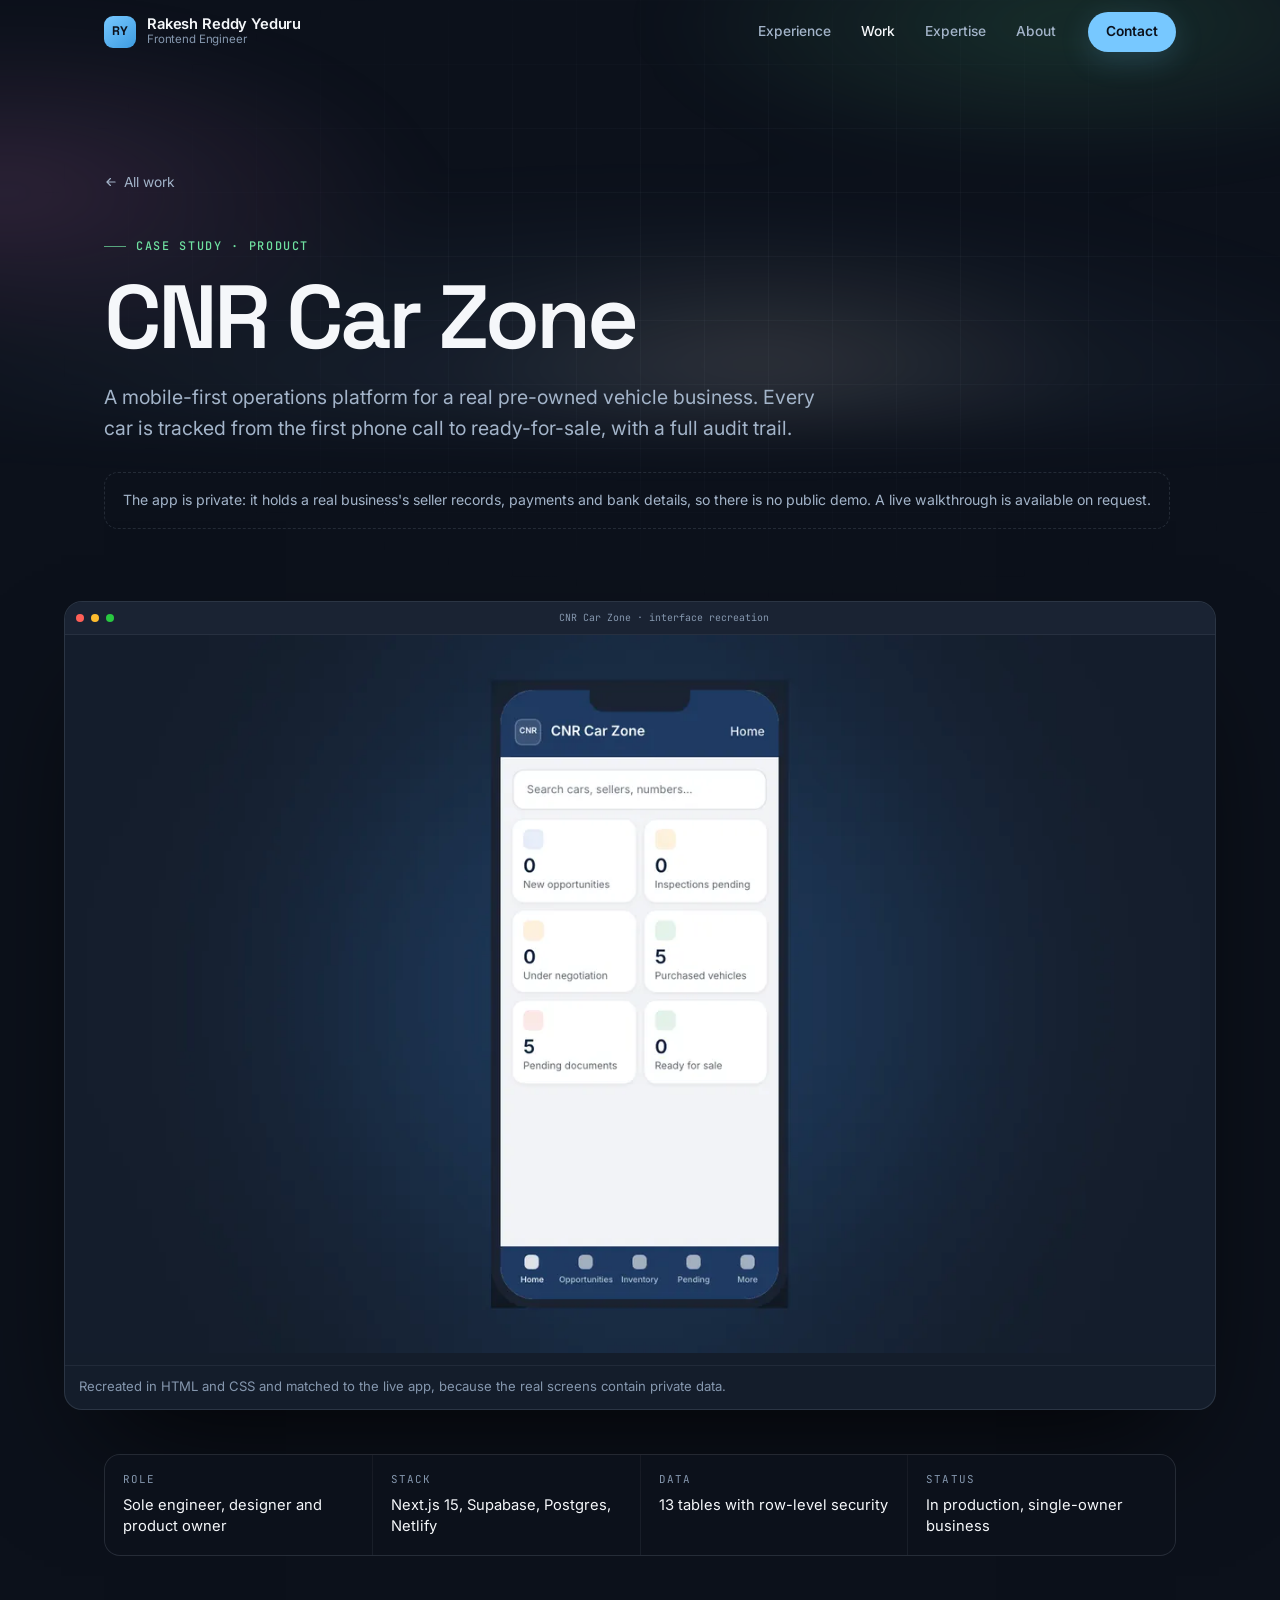
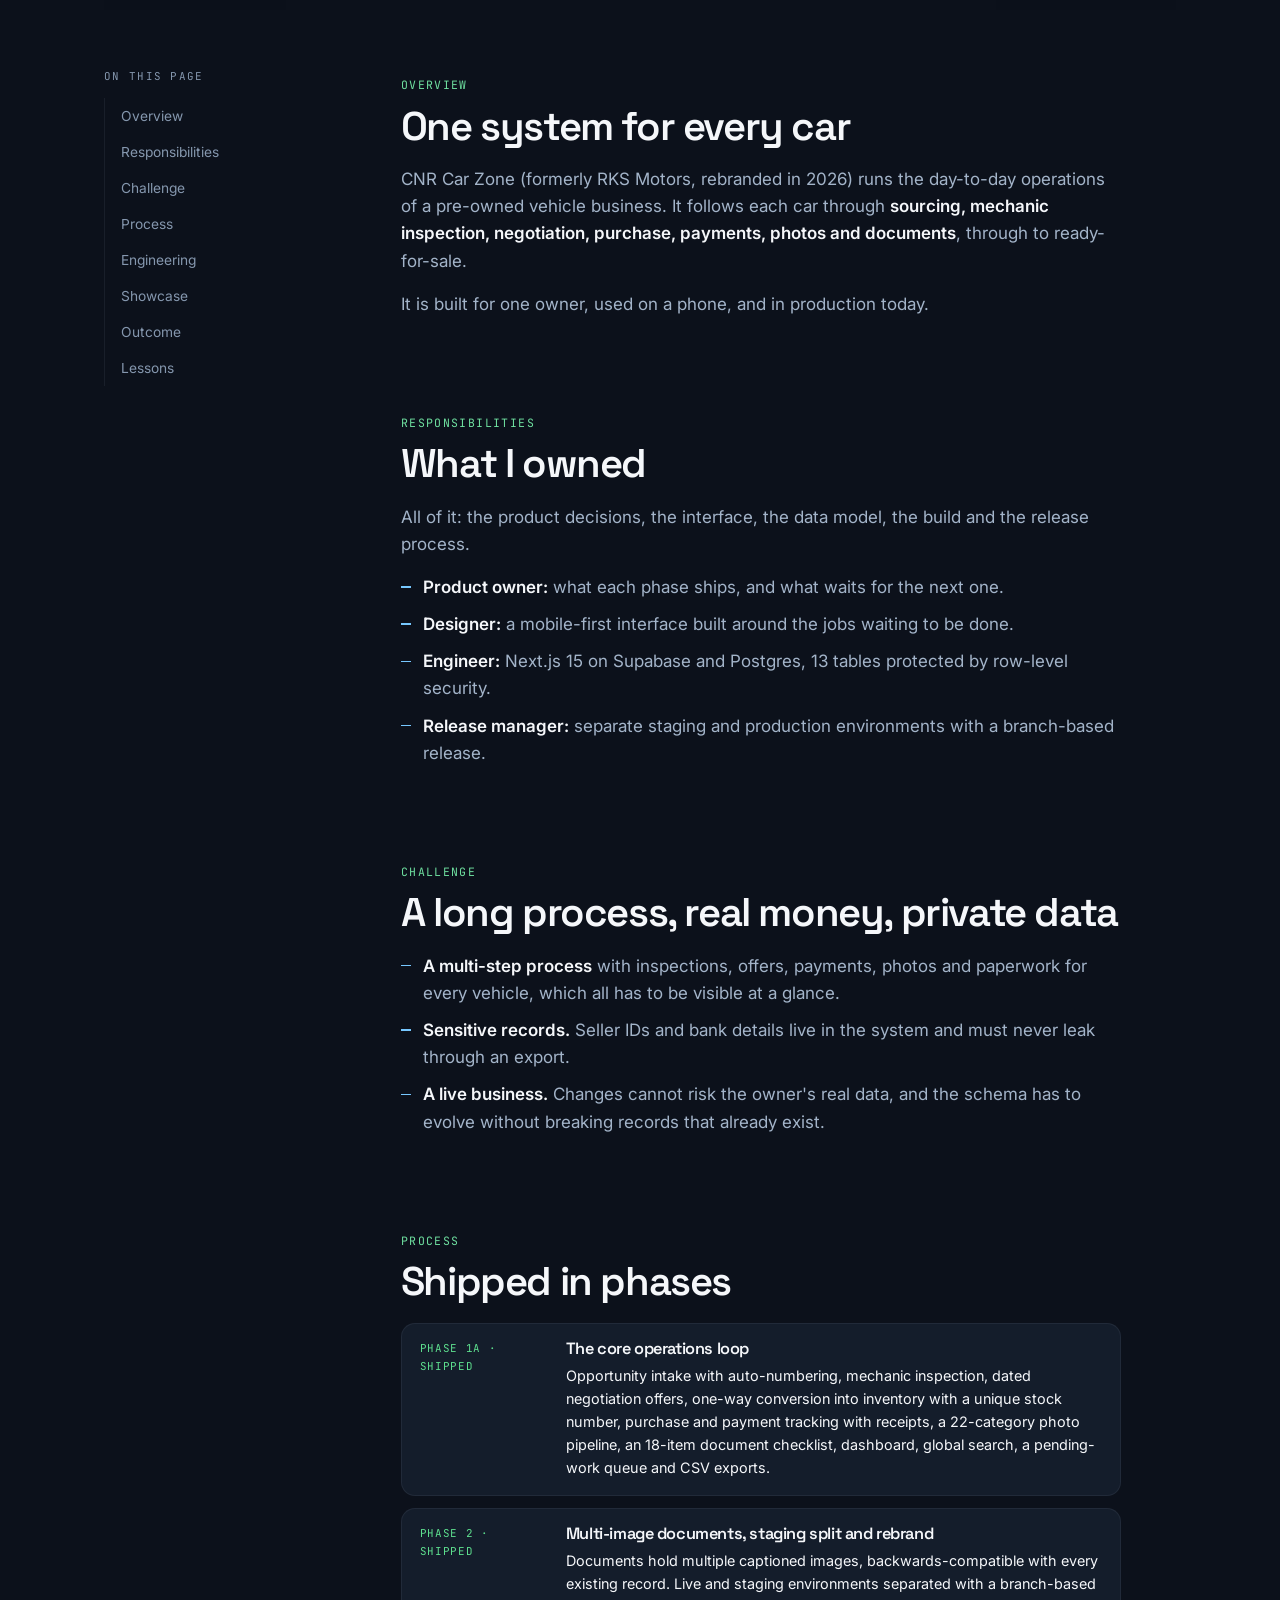
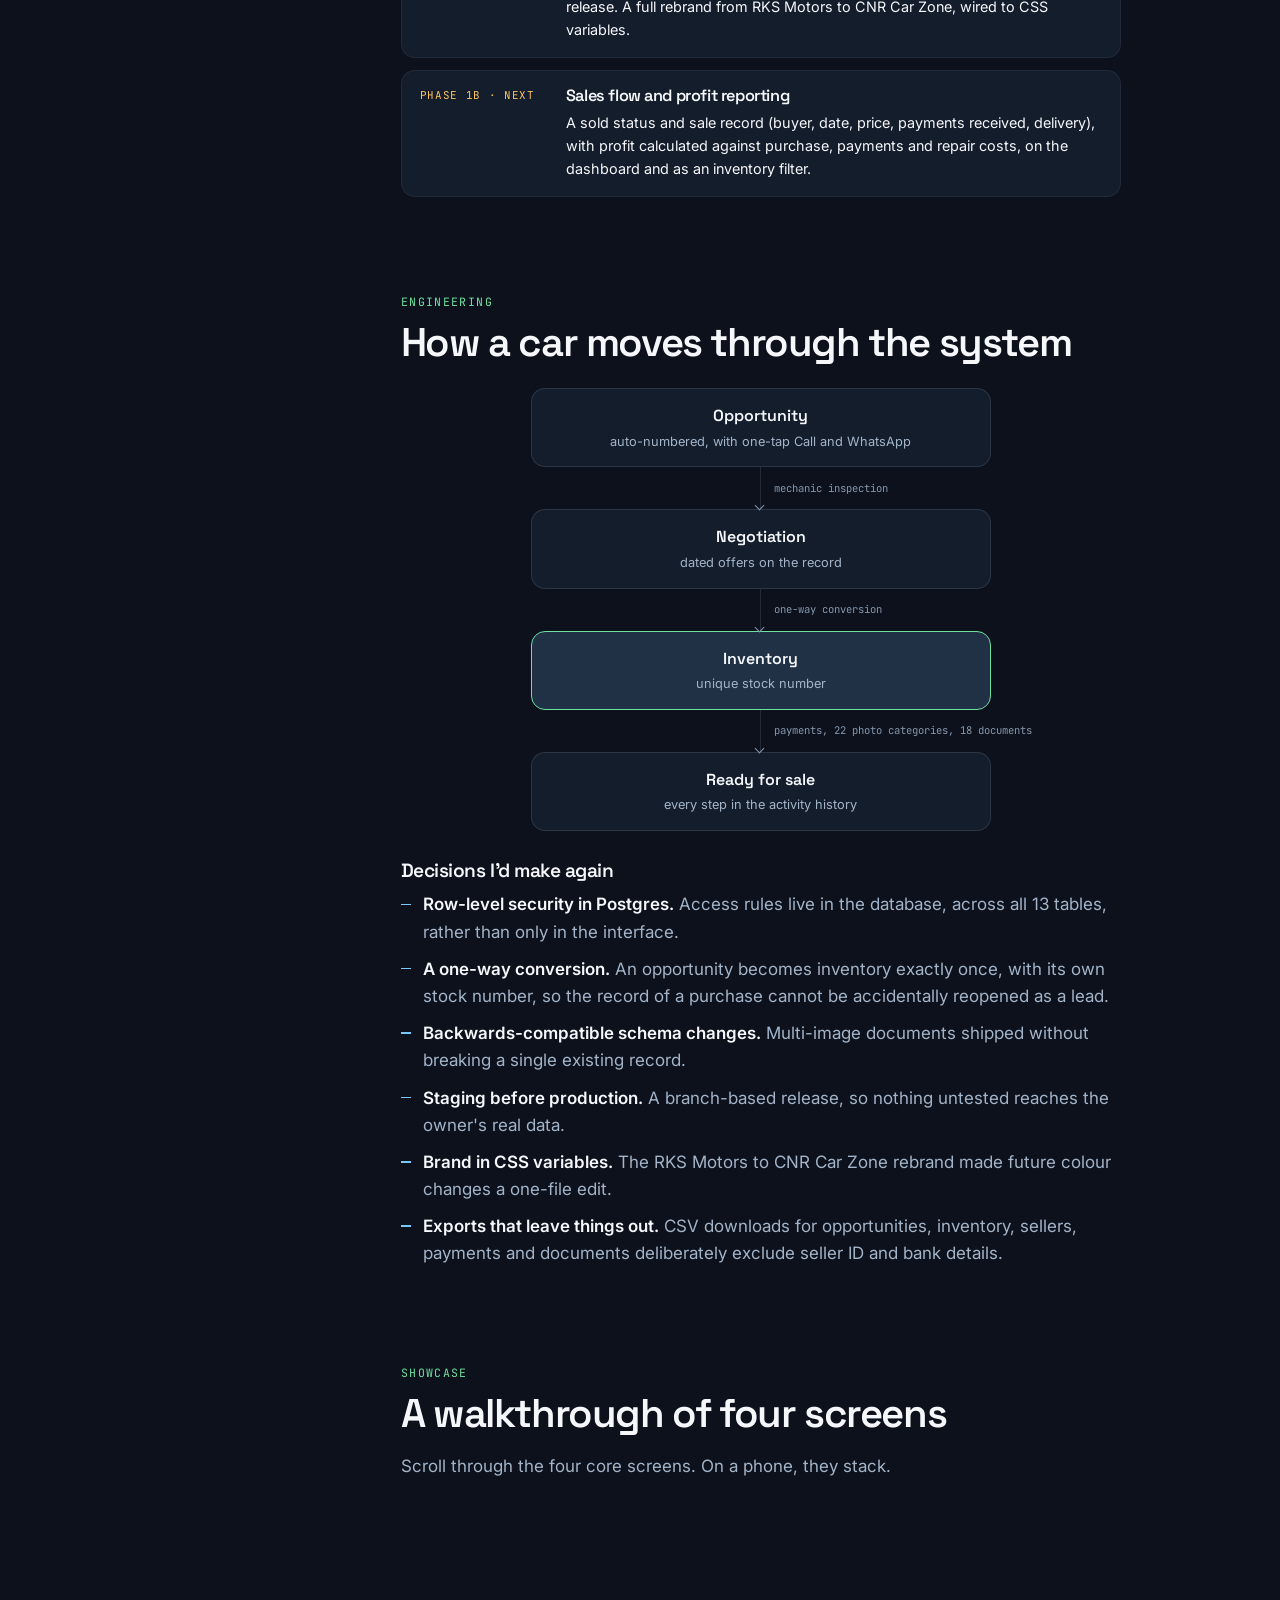
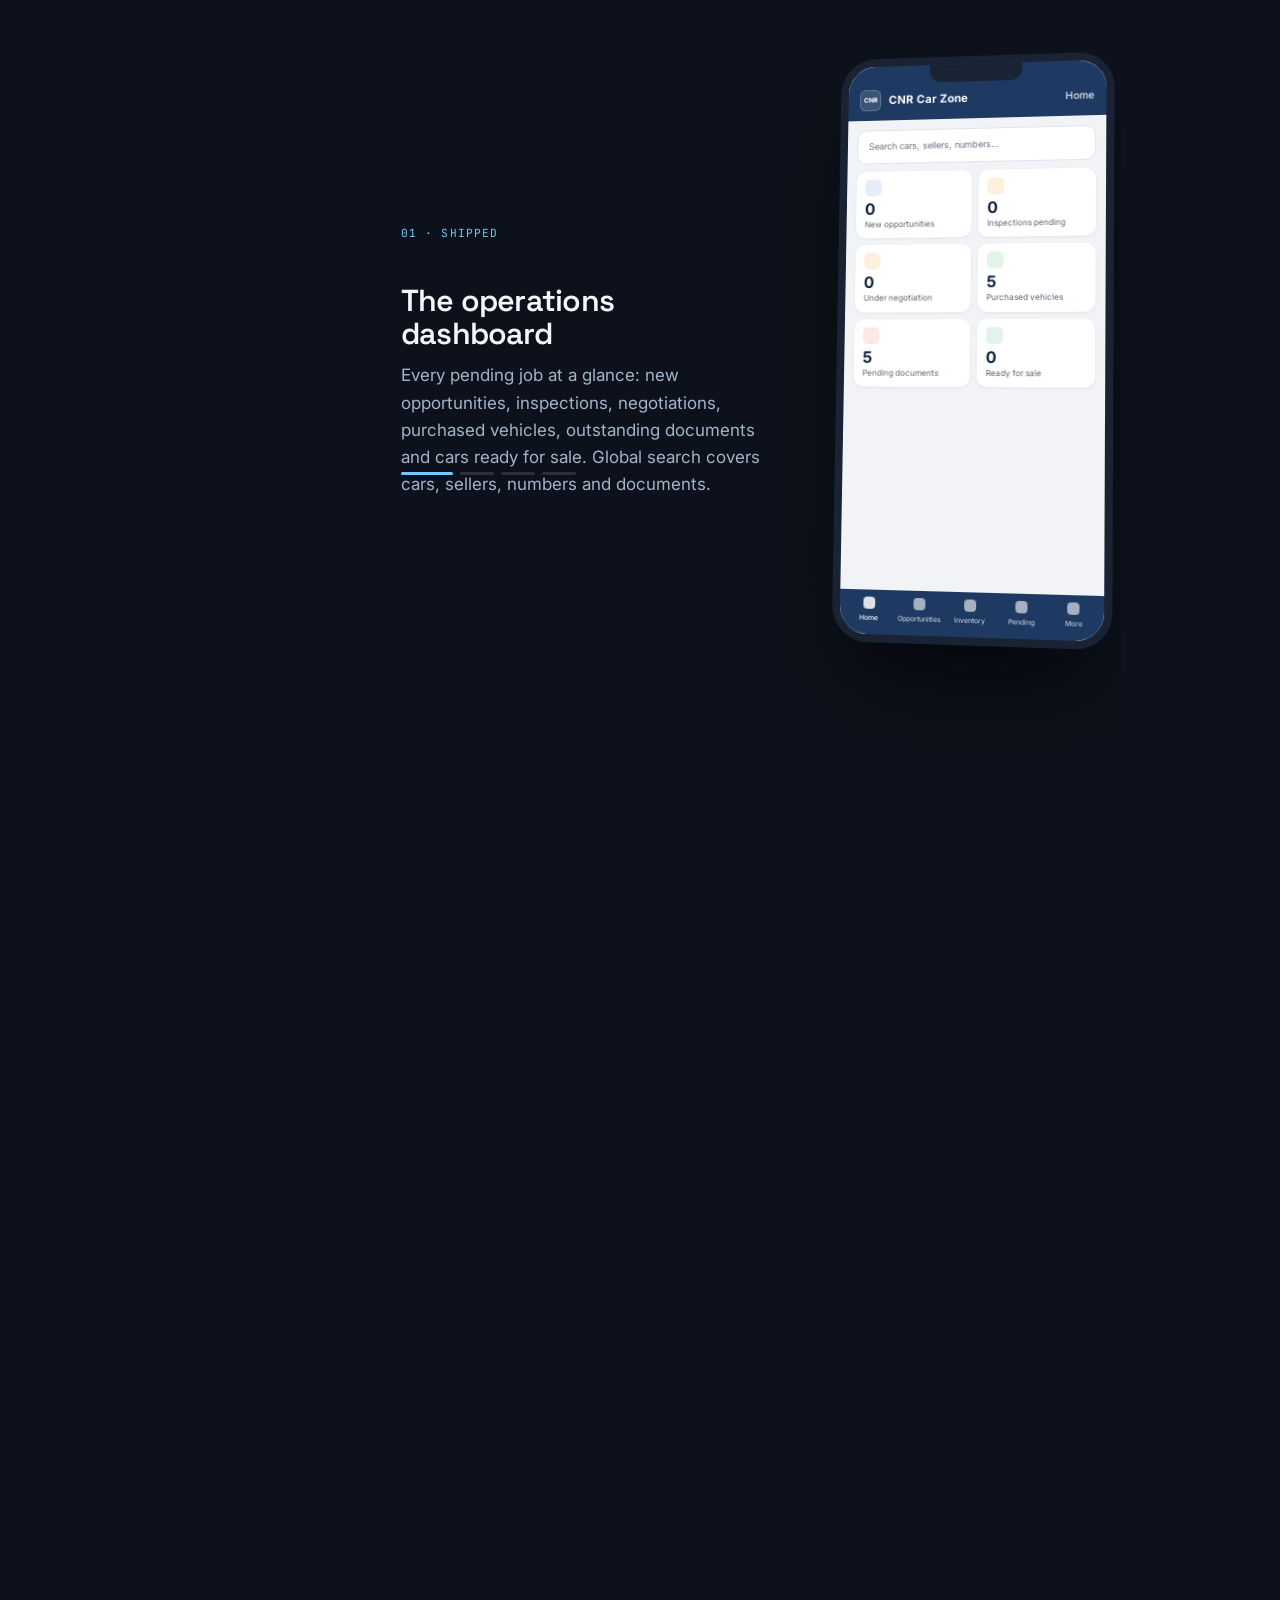
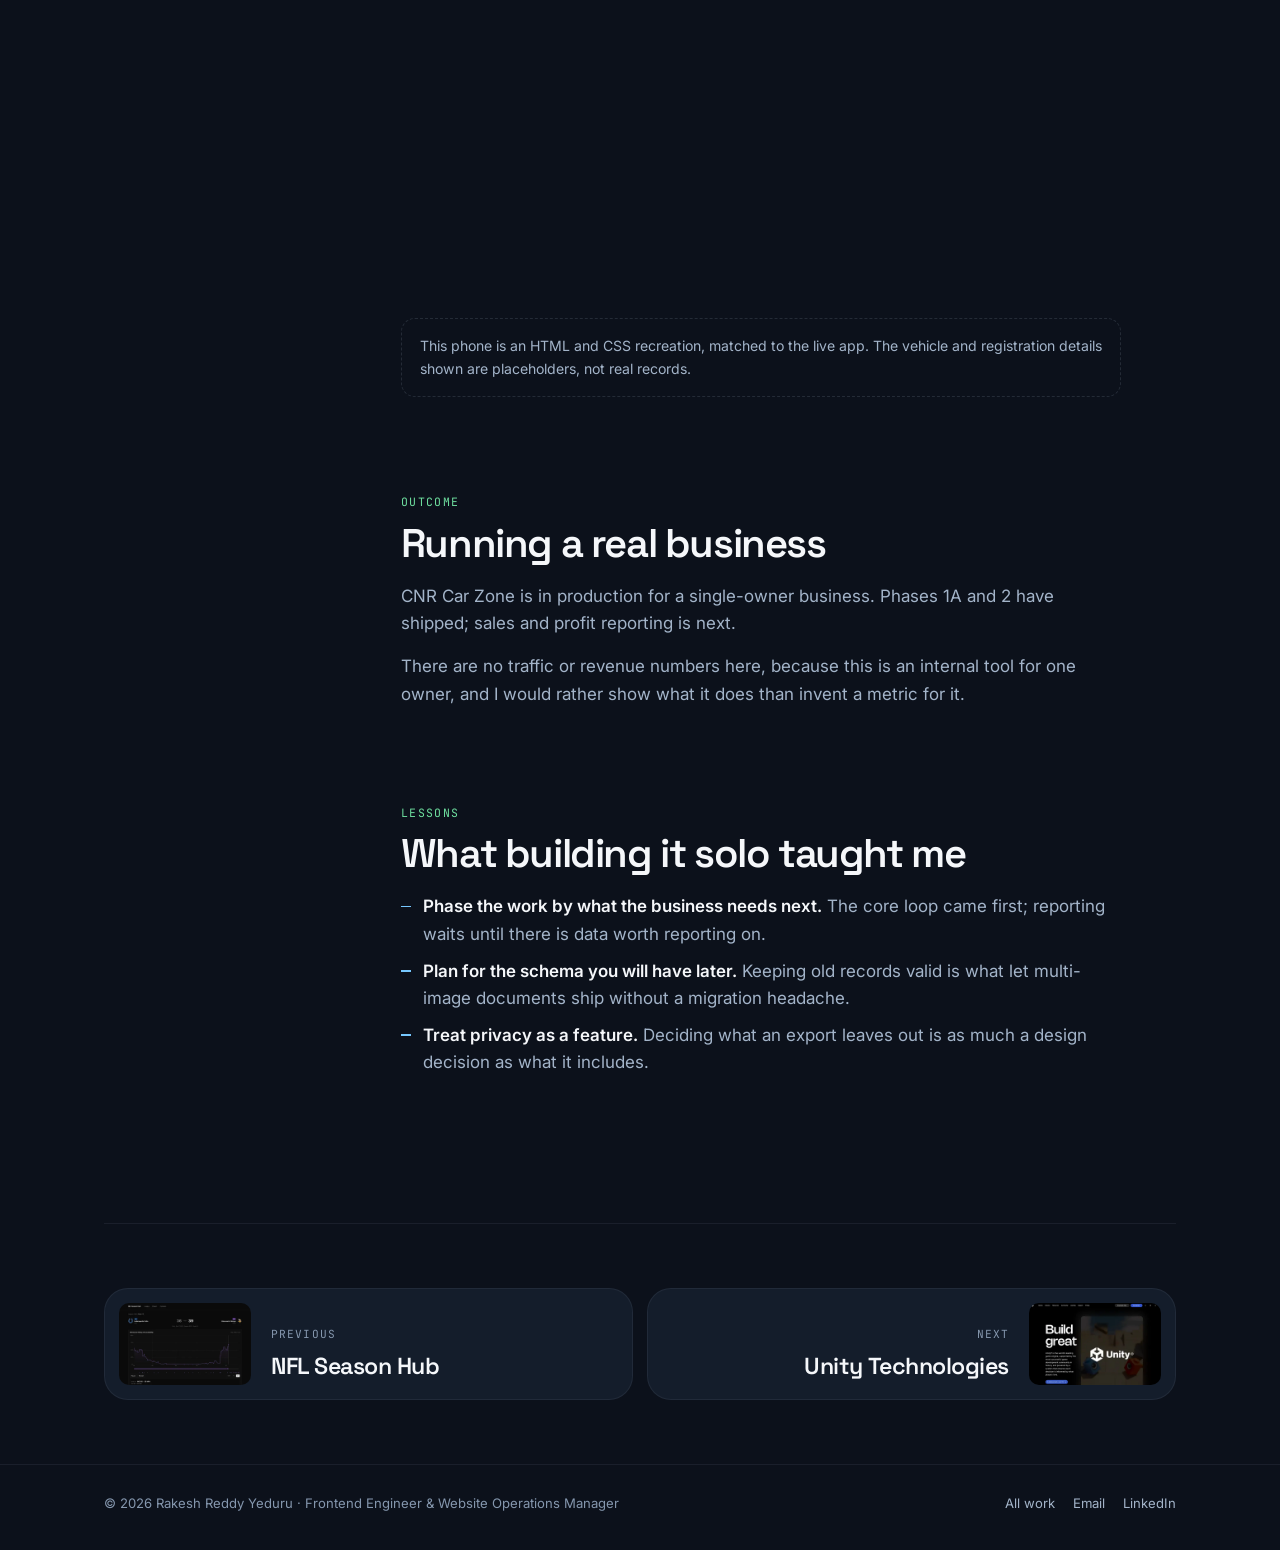
==== commit 59d01ce9: "Remove GitHub links from the site Drops the hero GitHub icon, the GitHub button in Contact, the GitH" ====
--- a/work/cnr-car-zone.html
+++ b/work/cnr-car-zone.html
@@ -338,7 +338,6 @@
       <a href="../index.html#work">All work</a>
       <a href="mailto:rakeshreddy202000@gmail.com">Email</a>
       <a href="https://www.linkedin.com/in/rakeshyeduru/" target="_blank" rel="noopener">LinkedIn<span class="vh"> (opens in a new tab)</span></a>
-      <a href="https://github.com/Rakesh0710" target="_blank" rel="noopener">GitHub<span class="vh"> (opens in a new tab)</span></a>
     </nav>
   </div>
 </footer>
--- a/styles.css
+++ b/styles.css
@@ -741,6 +741,9 @@
   transition:transform .6s var(--ease-out);
 }
 .ud-phone img{ width:100%; aspect-ratio:9/17; object-fit:cover; object-position:top; }
+/* the University of Dayton symbol, taken unaltered from the university's own logo file */
+.brandtitle{ display:flex; align-items:flex-start; gap:.3em; }
+.brandmark{ width:1.08em; height:1.08em; margin-top:-.04em; flex:none; color:var(--text); }
 .ud-copy{
   display:grid; grid-template-columns:minmax(0,5fr) minmax(0,7fr); gap:20px 64px;
   margin-top:clamp(56px,8vw,96px); padding-top:28px; border-top:1px solid var(--line-2);
@@ -1018,13 +1021,9 @@
 .more li::before{ content:""; position:absolute; left:0; top:.68em; width:5px; height:5px; border-radius:50%; background:var(--text-3); }
 .more li b{ color:var(--text); font-weight:500; }
 
-.edu{
-  display:flex; flex-wrap:wrap; align-items:center; justify-content:space-between; gap:12px 32px;
-  padding:22px clamp(22px,3vw,34px); border-radius:var(--r-lg);
-  border:1px dashed var(--line);
-}
-.edu b{ display:block; font-family:var(--display); font-size:1.15rem; font-weight:600; }
-.edu span{ font-size:.9rem; color:var(--text-2); }
+.edu{ display:flex; align-items:flex-start; gap:clamp(16px,2.4vw,26px); }
+.edu__mark{ width:clamp(48px,5vw,60px); height:clamp(48px,5vw,60px); flex:none; color:var(--text); }
+.edu__note{ margin-top:12px; color:var(--text-2); max-width:60ch; }
 
 @media (max-width:860px){
   .tl::before{ left:5px; }
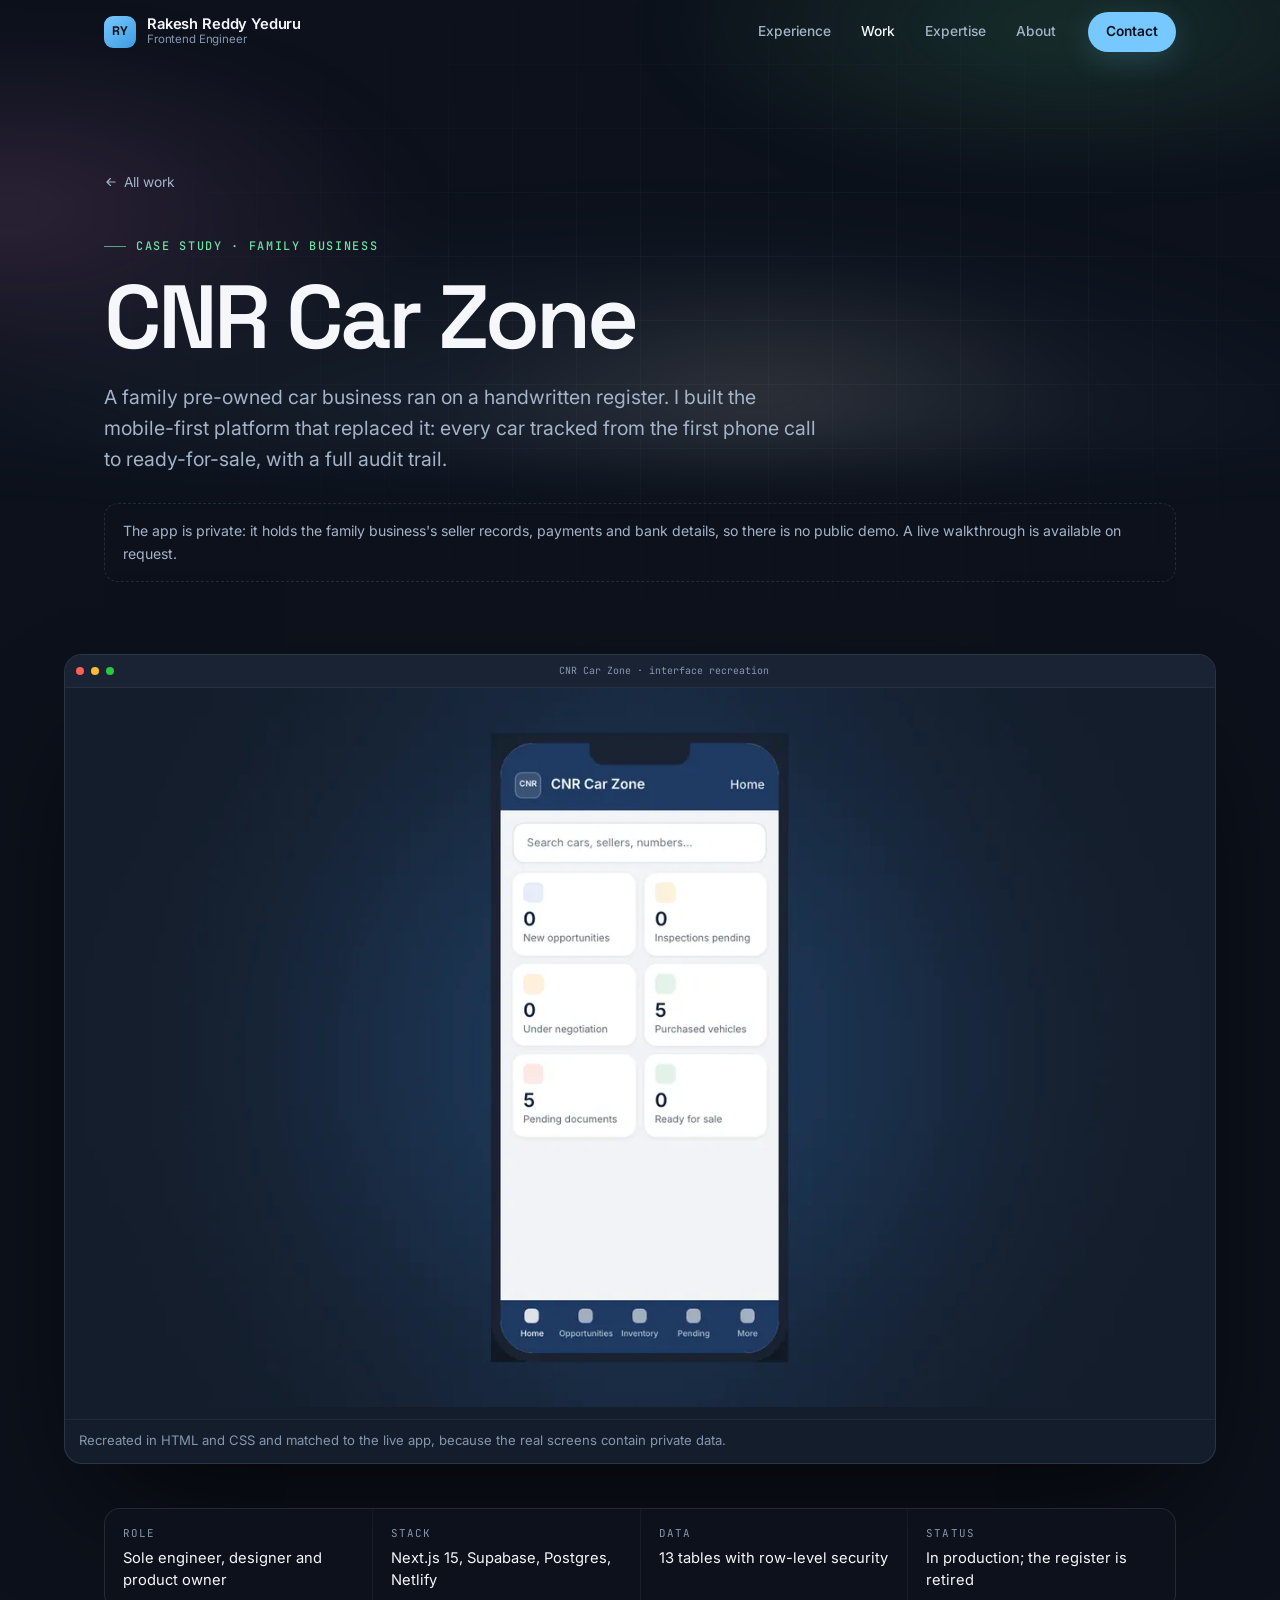
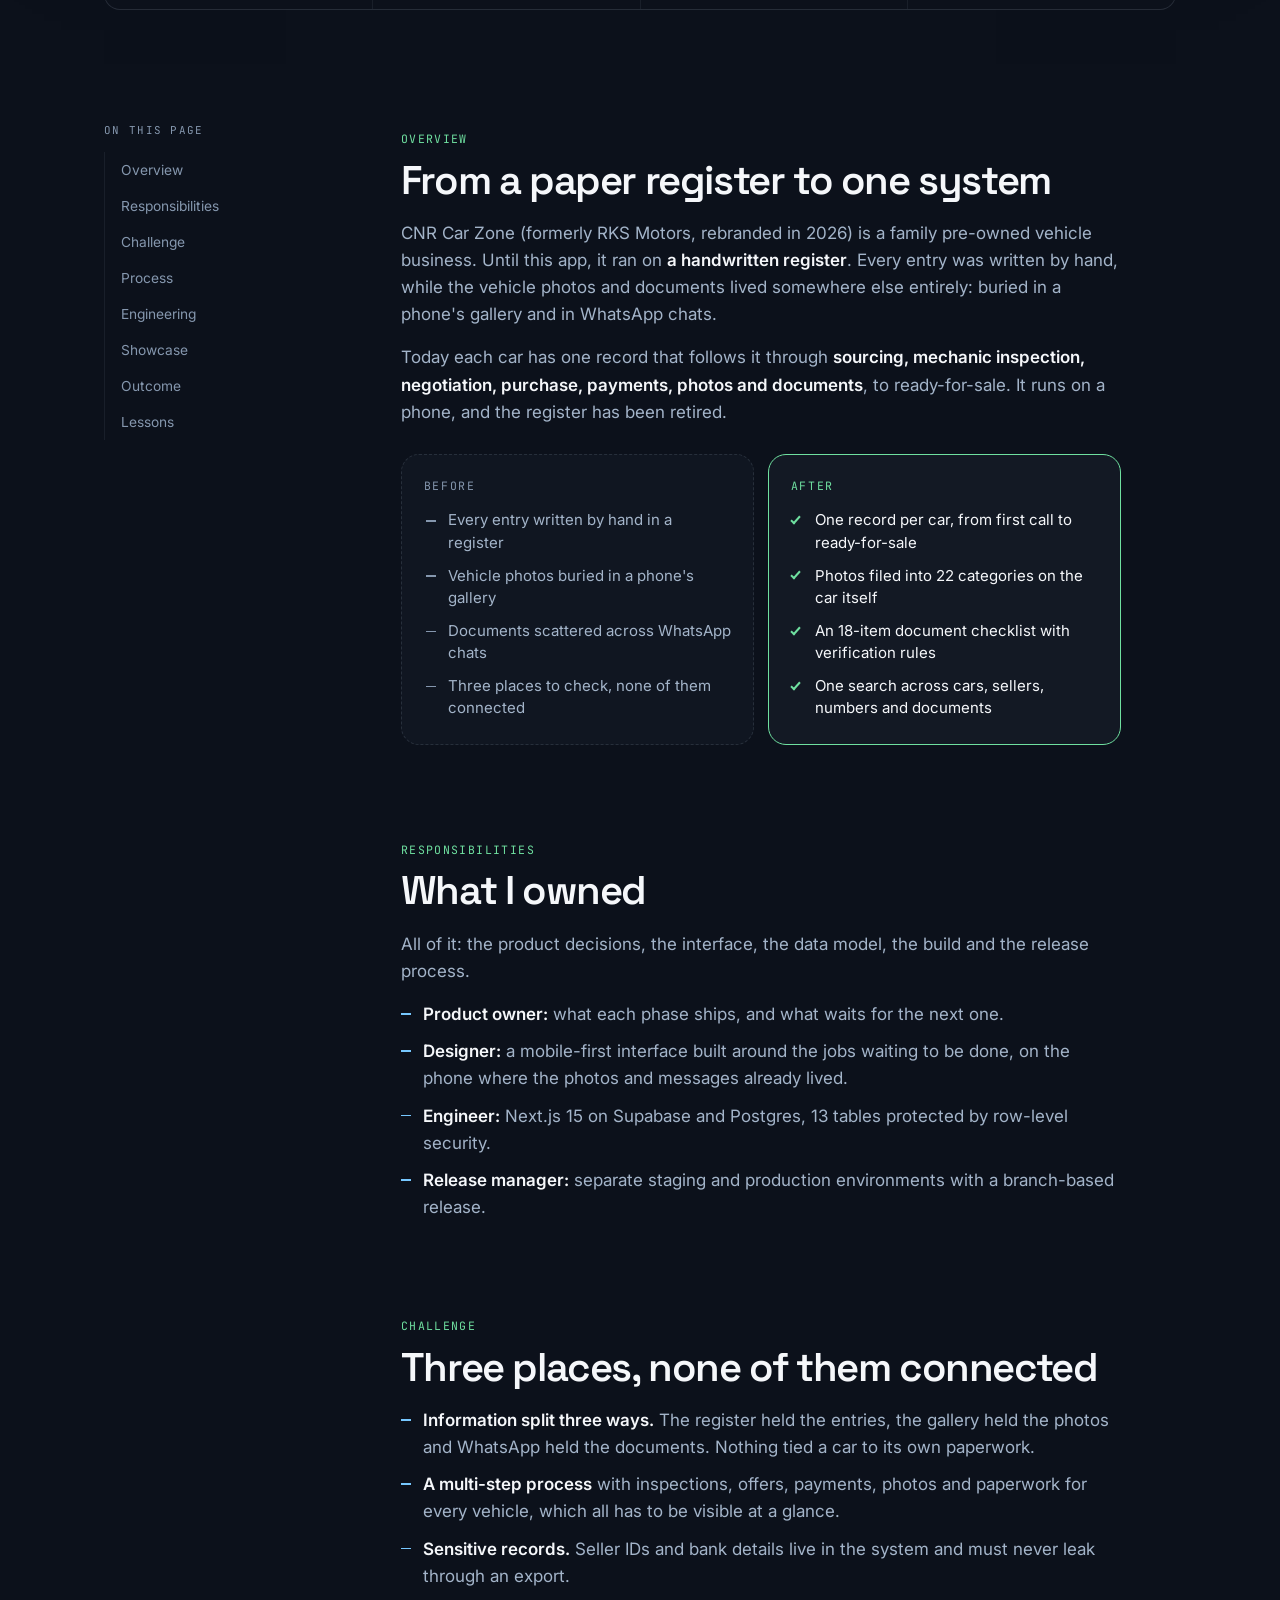
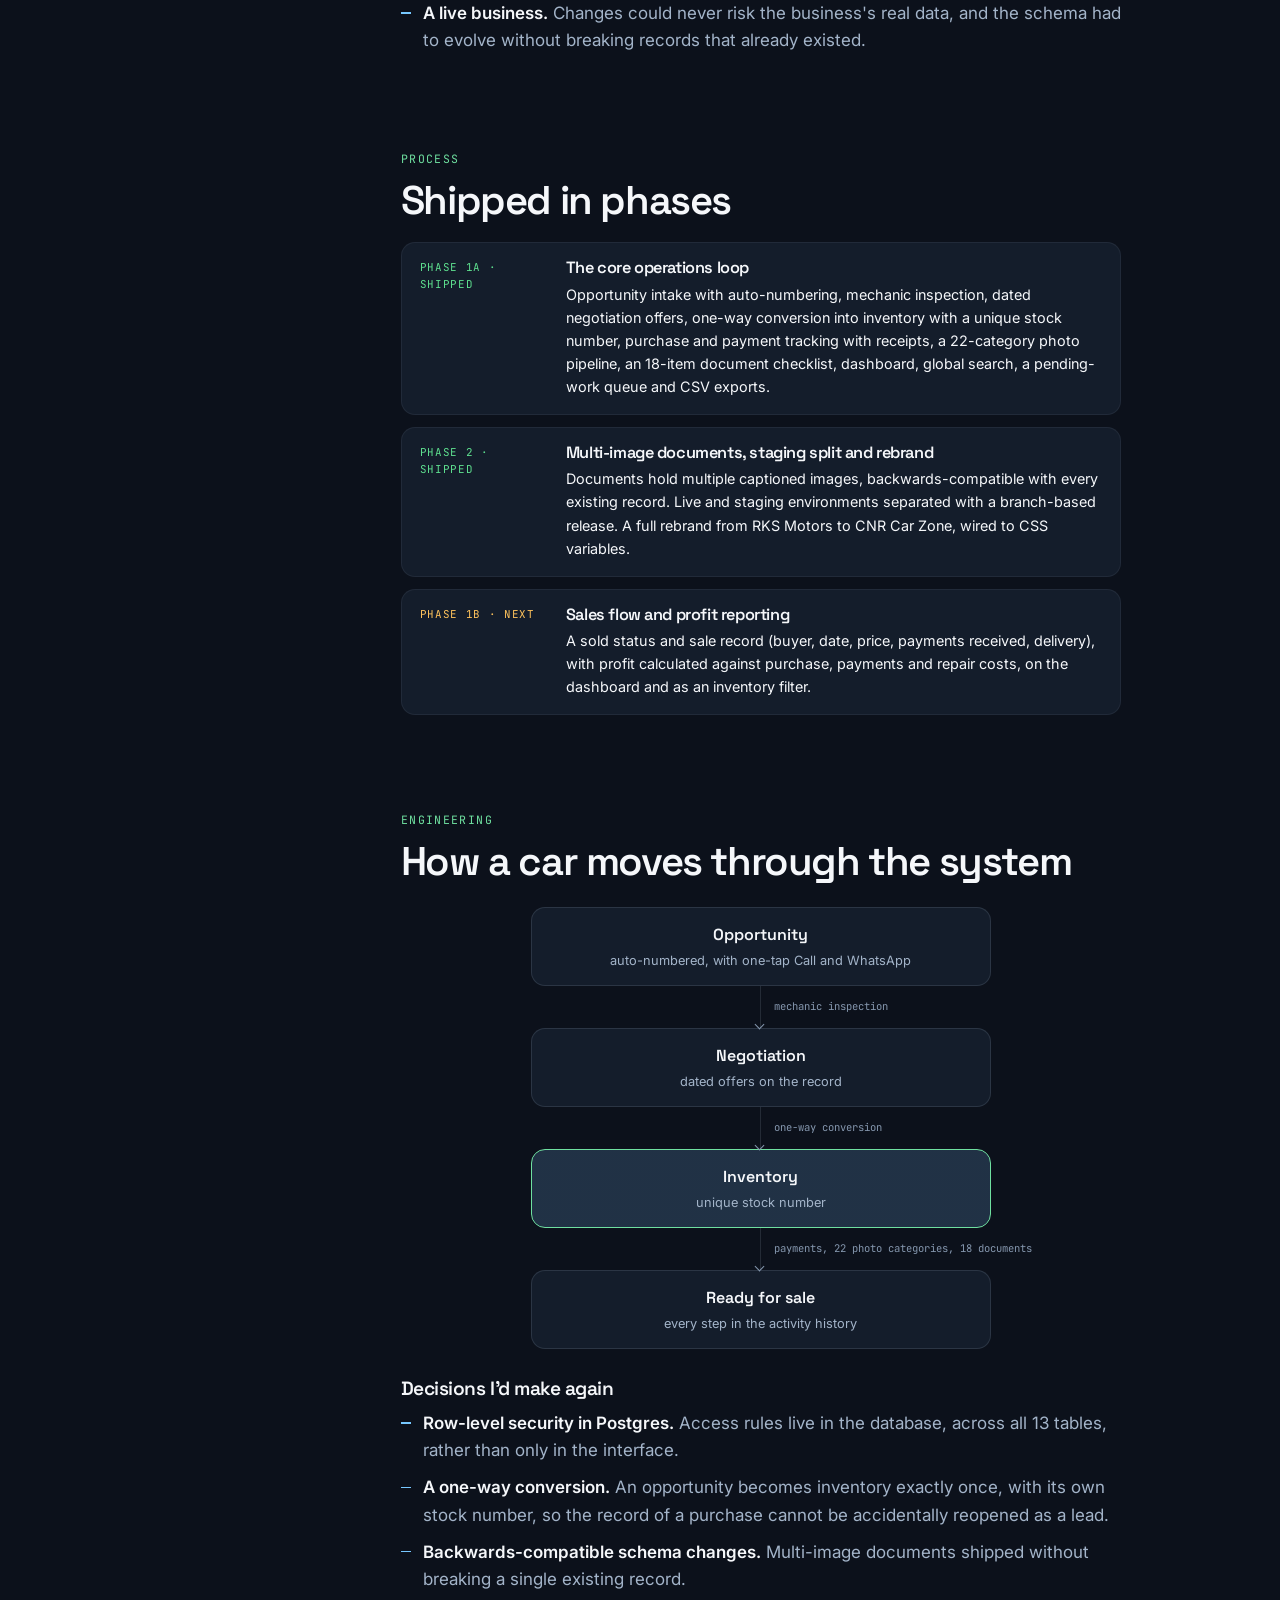
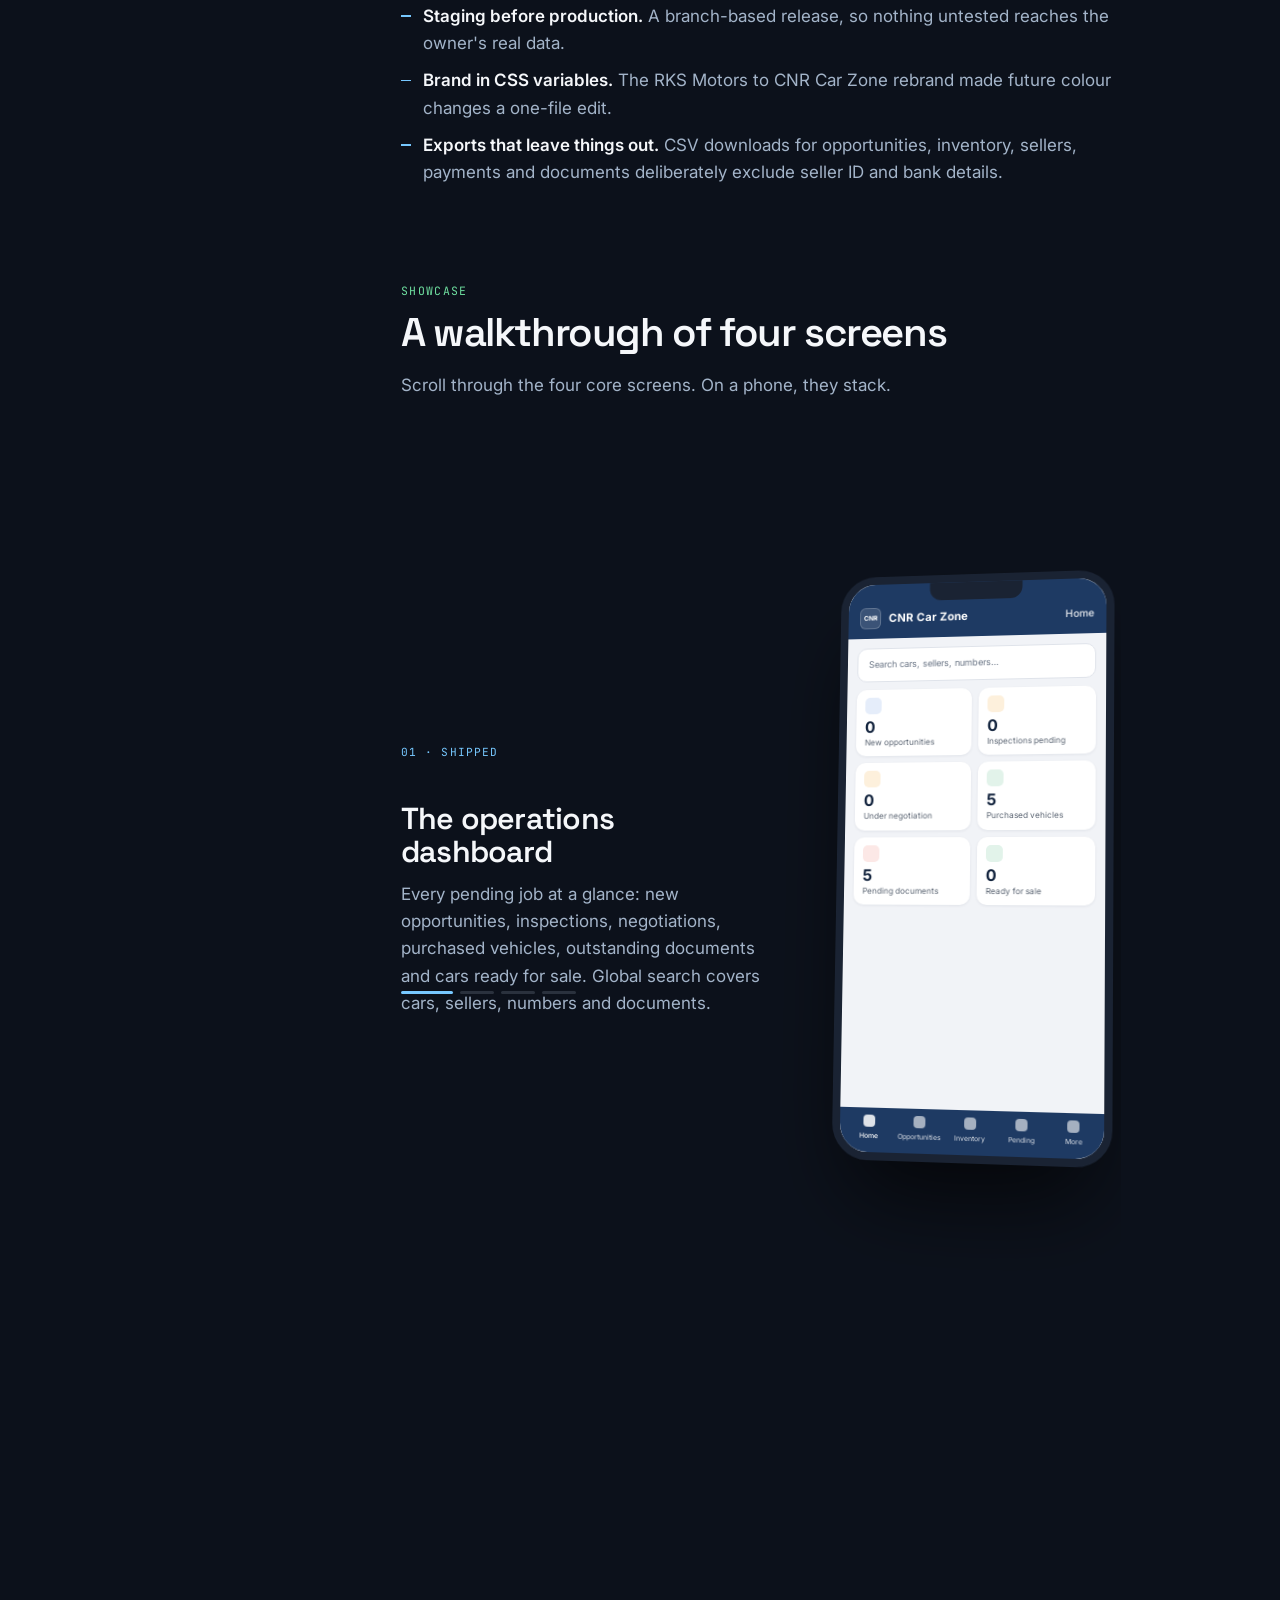
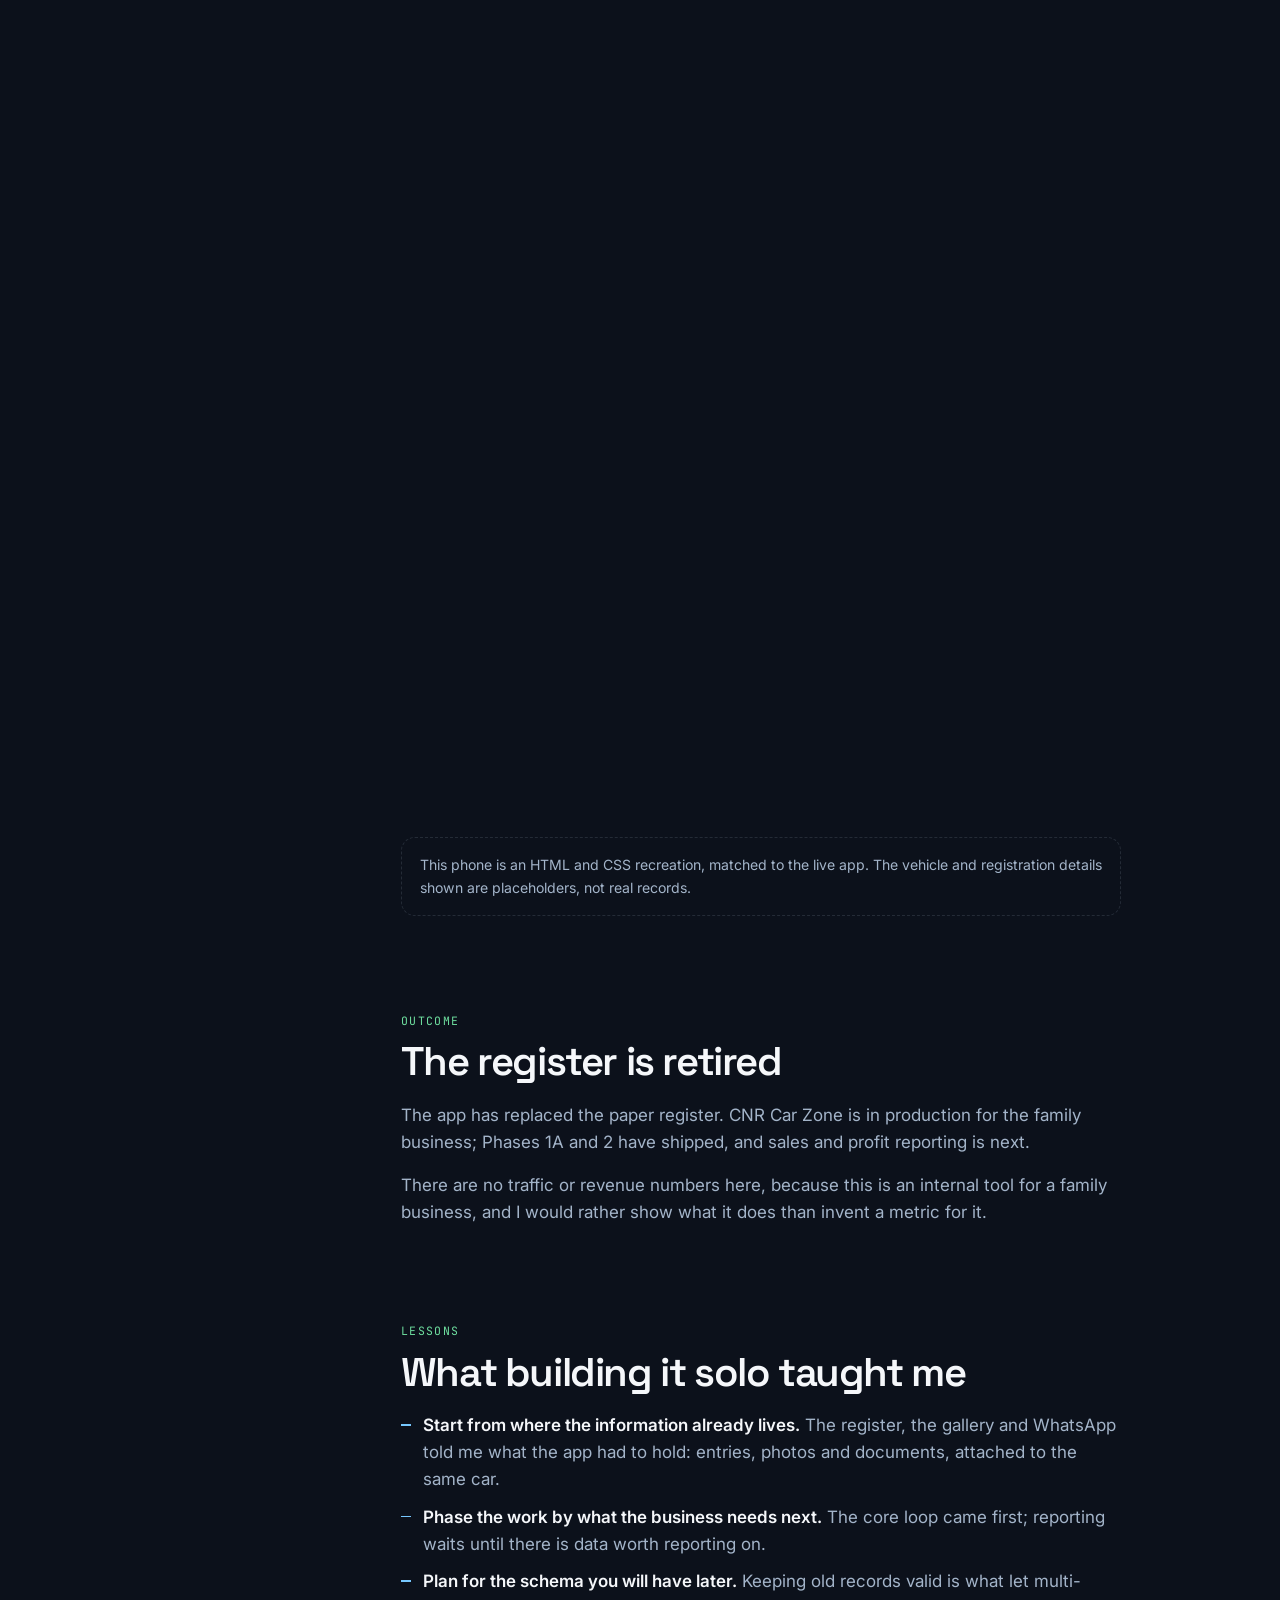
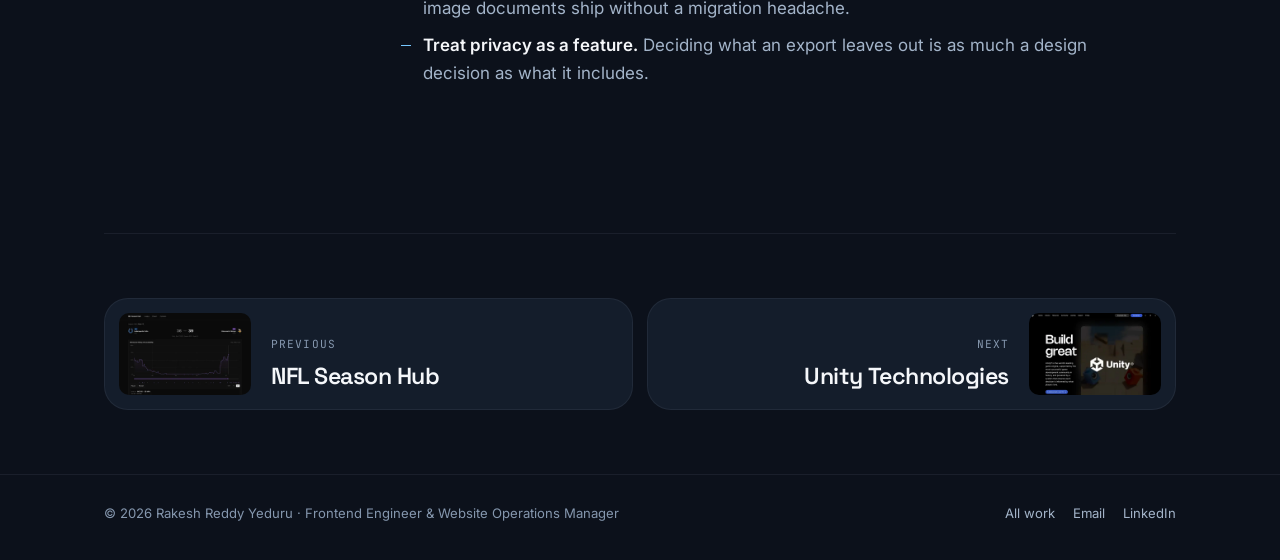
==== commit be4e0542: "Tell the CNR Car Zone story: from a family business's paper register Home page and case study now op" ====
--- a/work/cnr-car-zone.html
+++ b/work/cnr-car-zone.html
@@ -5,7 +5,7 @@
 <meta name="viewport" content="width=device-width, initial-scale=1, viewport-fit=cover" />
 <script>document.documentElement.className="js";</script>
 <title>CNR Car Zone case study | Rakesh Reddy Yeduru</title>
-<meta name="description" content="How I designed and built CNR Car Zone, a mobile-first operations platform that runs a pre-owned vehicle business, on Next.js 15 and Supabase." />
+<meta name="description" content="How I replaced a family car business's handwritten register with CNR Car Zone, a mobile-first operations platform built on Next.js 15 and Supabase." />
 <link rel="canonical" href="https://rakesh0710.github.io/Rakesh_Portfolio/work/cnr-car-zone.html" />
 <meta name="theme-color" content="#0c111b" />
 <link rel="icon" href="data:image/svg+xml,<svg xmlns='http://www.w3.org/2000/svg' viewBox='0 0 64 64'><rect width='64' height='64' rx='15' fill='%2377c8ff'/><text x='32' y='43' font-family='Helvetica,Arial,sans-serif' font-size='28' font-weight='bold' fill='%230c111b' text-anchor='middle'>RY</text></svg>" />
@@ -13,7 +13,7 @@
 <meta property="og:site_name" content="Rakesh Reddy Yeduru" />
 <meta property="og:url" content="https://rakesh0710.github.io/Rakesh_Portfolio/work/cnr-car-zone.html" />
 <meta property="og:title" content="CNR Car Zone | Case study by Rakesh Reddy Yeduru" />
-<meta property="og:description" content="How I designed and built CNR Car Zone, a mobile-first operations platform that runs a pre-owned vehicle business, on Next.js 15 and Supabase." />
+<meta property="og:description" content="How I replaced a family car business's handwritten register with CNR Car Zone, a mobile-first operations platform built on Next.js 15 and Supabase." />
 <meta property="og:image" content="https://rakesh0710.github.io/Rakesh_Portfolio/og.png" />
 <meta property="og:image:width" content="1200" />
 <meta property="og:image:height" content="630" />
@@ -27,7 +27,7 @@
   "@context": "https://schema.org",
   "@type": "CreativeWork",
   "name": "CNR Car Zone",
-  "description": "How I designed and built CNR Car Zone, a mobile-first operations platform that runs a pre-owned vehicle business, on Next.js 15 and Supabase.",
+  "description": "How I replaced a family car business's handwritten register with CNR Car Zone, a mobile-first operations platform built on Next.js 15 and Supabase.",
   "url": "https://rakesh0710.github.io/Rakesh_Portfolio/work/cnr-car-zone.html",
   "author": {
     "@type": "Person",
@@ -82,10 +82,10 @@
     <nav class="crumb" aria-label="Breadcrumb">
       <a href="../index.html#work"><svg class="i" aria-hidden="true"><use href="#i-arrow"/></svg>All work</a>
     </nav>
-    <p class="eyebrow">Case study · Product</p>
+    <p class="eyebrow">Case study · Family business</p>
     <h1 id="case-title">CNR Car Zone</h1>
-    <p class="case-hero__lede">A mobile-first operations platform for a real pre-owned vehicle business. Every car is tracked from the first phone call to ready-for-sale, with a full audit trail.</p>
-    <div class="proj__acts"><p class="note-honest" style="margin:0">The app is private: it holds a real business's seller records, payments and bank details, so there is no public demo. A live walkthrough is available on request.</p></div>
+    <p class="case-hero__lede">A family pre-owned car business ran on a handwritten register. I built the mobile-first platform that replaced it: every car tracked from the first phone call to ready-for-sale, with a full audit trail.</p>
+    <div class="proj__acts"><p class="note-honest" style="margin:0">The app is private: it holds the family business's seller records, payments and bank details, so there is no public demo. A live walkthrough is available on request.</p></div>
   </div>
 </section>
 
@@ -98,7 +98,7 @@
       <div><dt>Role</dt><dd>Sole engineer, designer and product owner</dd></div>
       <div><dt>Stack</dt><dd>Next.js 15, Supabase, Postgres, Netlify</dd></div>
       <div><dt>Data</dt><dd>13 tables with row-level security</dd></div>
-      <div><dt>Status</dt><dd>In production, single-owner business</dd></div>
+      <div><dt>Status</dt><dd>In production; the register is retired</dd></div>
     </dl>
   </div>
 </div>
@@ -120,11 +120,34 @@
   <div class="prose">
         <section id="overview" aria-labelledby="overview-h">
           <p class="k">Overview</p>
-          <h2 id="overview-h">One system for every car</h2>
-          <p>CNR Car Zone (formerly RKS Motors, rebranded in 2026) runs the day-to-day operations of a
-          pre-owned vehicle business. It follows each car through <b>sourcing, mechanic inspection,
-          negotiation, purchase, payments, photos and documents</b>, through to ready-for-sale.</p>
-          <p>It is built for one owner, used on a phone, and in production today.</p>
+          <h2 id="overview-h">From a paper register to one system</h2>
+          <p>CNR Car Zone (formerly RKS Motors, rebranded in 2026) is a family pre-owned vehicle business.
+          Until this app, it ran on <b>a handwritten register</b>. Every entry was written by hand, while the
+          vehicle photos and documents lived somewhere else entirely: buried in a phone's gallery and in
+          WhatsApp chats.</p>
+          <p>Today each car has one record that follows it through <b>sourcing, mechanic inspection,
+          negotiation, purchase, payments, photos and documents</b>, to ready-for-sale. It runs on a phone,
+          and the register has been retired.</p>
+          <div class="ba">
+            <div class="ba__col ba__col--before">
+              <p class="ba__k">Before</p>
+              <ul>
+                <li>Every entry written by hand in a register</li>
+                <li>Vehicle photos buried in a phone's gallery</li>
+                <li>Documents scattered across WhatsApp chats</li>
+                <li>Three places to check, none of them connected</li>
+              </ul>
+            </div>
+            <div class="ba__col ba__col--after">
+              <p class="ba__k">After</p>
+              <ul>
+                <li>One record per car, from first call to ready-for-sale</li>
+                <li>Photos filed into 22 categories on the car itself</li>
+                <li>An 18-item document checklist with verification rules</li>
+                <li>One search across cars, sellers, numbers and documents</li>
+              </ul>
+            </div>
+          </div>
         </section>
 
         <section id="role" aria-labelledby="role-h">
@@ -134,7 +157,7 @@
           process.</p>
           <ul class="dots">
             <li><b>Product owner:</b> what each phase ships, and what waits for the next one.</li>
-            <li><b>Designer:</b> a mobile-first interface built around the jobs waiting to be done.</li>
+            <li><b>Designer:</b> a mobile-first interface built around the jobs waiting to be done, on the phone where the photos and messages already lived.</li>
             <li><b>Engineer:</b> Next.js 15 on Supabase and Postgres, 13 tables protected by row-level security.</li>
             <li><b>Release manager:</b> separate staging and production environments with a branch-based release.</li>
           </ul>
@@ -142,11 +165,12 @@
 
         <section id="challenge" aria-labelledby="challenge-h">
           <p class="k">Challenge</p>
-          <h2 id="challenge-h">A long process, real money, private data</h2>
+          <h2 id="challenge-h">Three places, none of them connected</h2>
           <ul class="dots">
+            <li><b>Information split three ways.</b> The register held the entries, the gallery held the photos and WhatsApp held the documents. Nothing tied a car to its own paperwork.</li>
             <li><b>A multi-step process</b> with inspections, offers, payments, photos and paperwork for every vehicle, which all has to be visible at a glance.</li>
             <li><b>Sensitive records.</b> Seller IDs and bank details live in the system and must never leak through an export.</li>
-            <li><b>A live business.</b> Changes cannot risk the owner's real data, and the schema has to evolve without breaking records that already exist.</li>
+            <li><b>A live business.</b> Changes could never risk the business's real data, and the schema had to evolve without breaking records that already existed.</li>
           </ul>
         </section>
 
@@ -303,17 +327,18 @@
 
         <section id="outcome" aria-labelledby="outcome-h">
           <p class="k">Outcome</p>
-          <h2 id="outcome-h">Running a real business</h2>
-          <p>CNR Car Zone is in production for a single-owner business. Phases 1A and 2 have
-          shipped; sales and profit reporting is next.</p>
-          <p>There are no traffic or revenue numbers here, because this is an internal tool for one owner,
-          and I would rather show what it does than invent a metric for it.</p>
+          <h2 id="outcome-h">The register is retired</h2>
+          <p>The app has replaced the paper register. CNR Car Zone is in production for the family
+          business; Phases 1A and 2 have shipped, and sales and profit reporting is next.</p>
+          <p>There are no traffic or revenue numbers here, because this is an internal tool for a family
+          business, and I would rather show what it does than invent a metric for it.</p>
         </section>
 
         <section id="lessons" aria-labelledby="lessons-h">
           <p class="k">Lessons</p>
           <h2 id="lessons-h">What building it solo taught me</h2>
           <ul class="dots">
+            <li><b>Start from where the information already lives.</b> The register, the gallery and WhatsApp told me what the app had to hold: entries, photos and documents, attached to the same car.</li>
             <li><b>Phase the work by what the business needs next.</b> The core loop came first; reporting waits until there is data worth reporting on.</li>
             <li><b>Plan for the schema you will have later.</b> Keeping old records valid is what let multi-image documents ship without a migration headache.</li>
             <li><b>Treat privacy as a feature.</b> Deciding what an export leaves out is as much a design decision as what it includes.</li>
--- a/styles.css
+++ b/styles.css
@@ -1252,6 +1252,23 @@
 .frame__cap{ padding:10px 14px 12px; font-size:.8rem; color:var(--text-3); border-top:1px solid var(--line-2); }
 .case-shot .case-meta{ margin-top:clamp(28px,4vw,44px); }
 
+
+/* before / after comparison, used to open the CNR story */
+.ba{ display:grid; grid-template-columns:repeat(2,minmax(0,1fr)); gap:14px; margin:28px 0 8px; }
+.ba__col{ padding:22px 22px 24px; border-radius:18px; }
+.ba__col--before{ border:1px dashed var(--line); background:rgba(163,180,201,.03); }
+.ba__col--after{ border:1px solid var(--case,var(--accent)); background:rgba(163,180,201,.05); }
+.ba__k{ font-family:var(--mono); font-size:.72rem; letter-spacing:.14em; text-transform:uppercase; margin-bottom:14px; color:var(--text-3); }
+.ba__col--after .ba__k{ color:var(--case,var(--accent)); }
+.ba ul{ display:grid; gap:10px; }
+.ba li{ position:relative; padding-left:24px; font-size:.94rem; line-height:1.5; color:var(--text-2); }
+.ba__col--after li{ color:var(--text); }
+.ba__col--before li::before{ content:""; position:absolute; left:2px; top:.72em; width:10px; height:1.5px; background:var(--text-3); }
+.ba__col--after li::before{
+  content:""; position:absolute; left:2px; top:.32em; width:5px; height:10px;
+  border:solid var(--case,var(--accent)); border-width:0 2px 2px 0; transform:rotate(42deg);
+}
+@media (max-width:640px){ .ba{ grid-template-columns:minmax(0,1fr); } }
 
 /* ═══ 15 · NFL SEASON HUB · interactive demo window ═════════════ */
 .win{
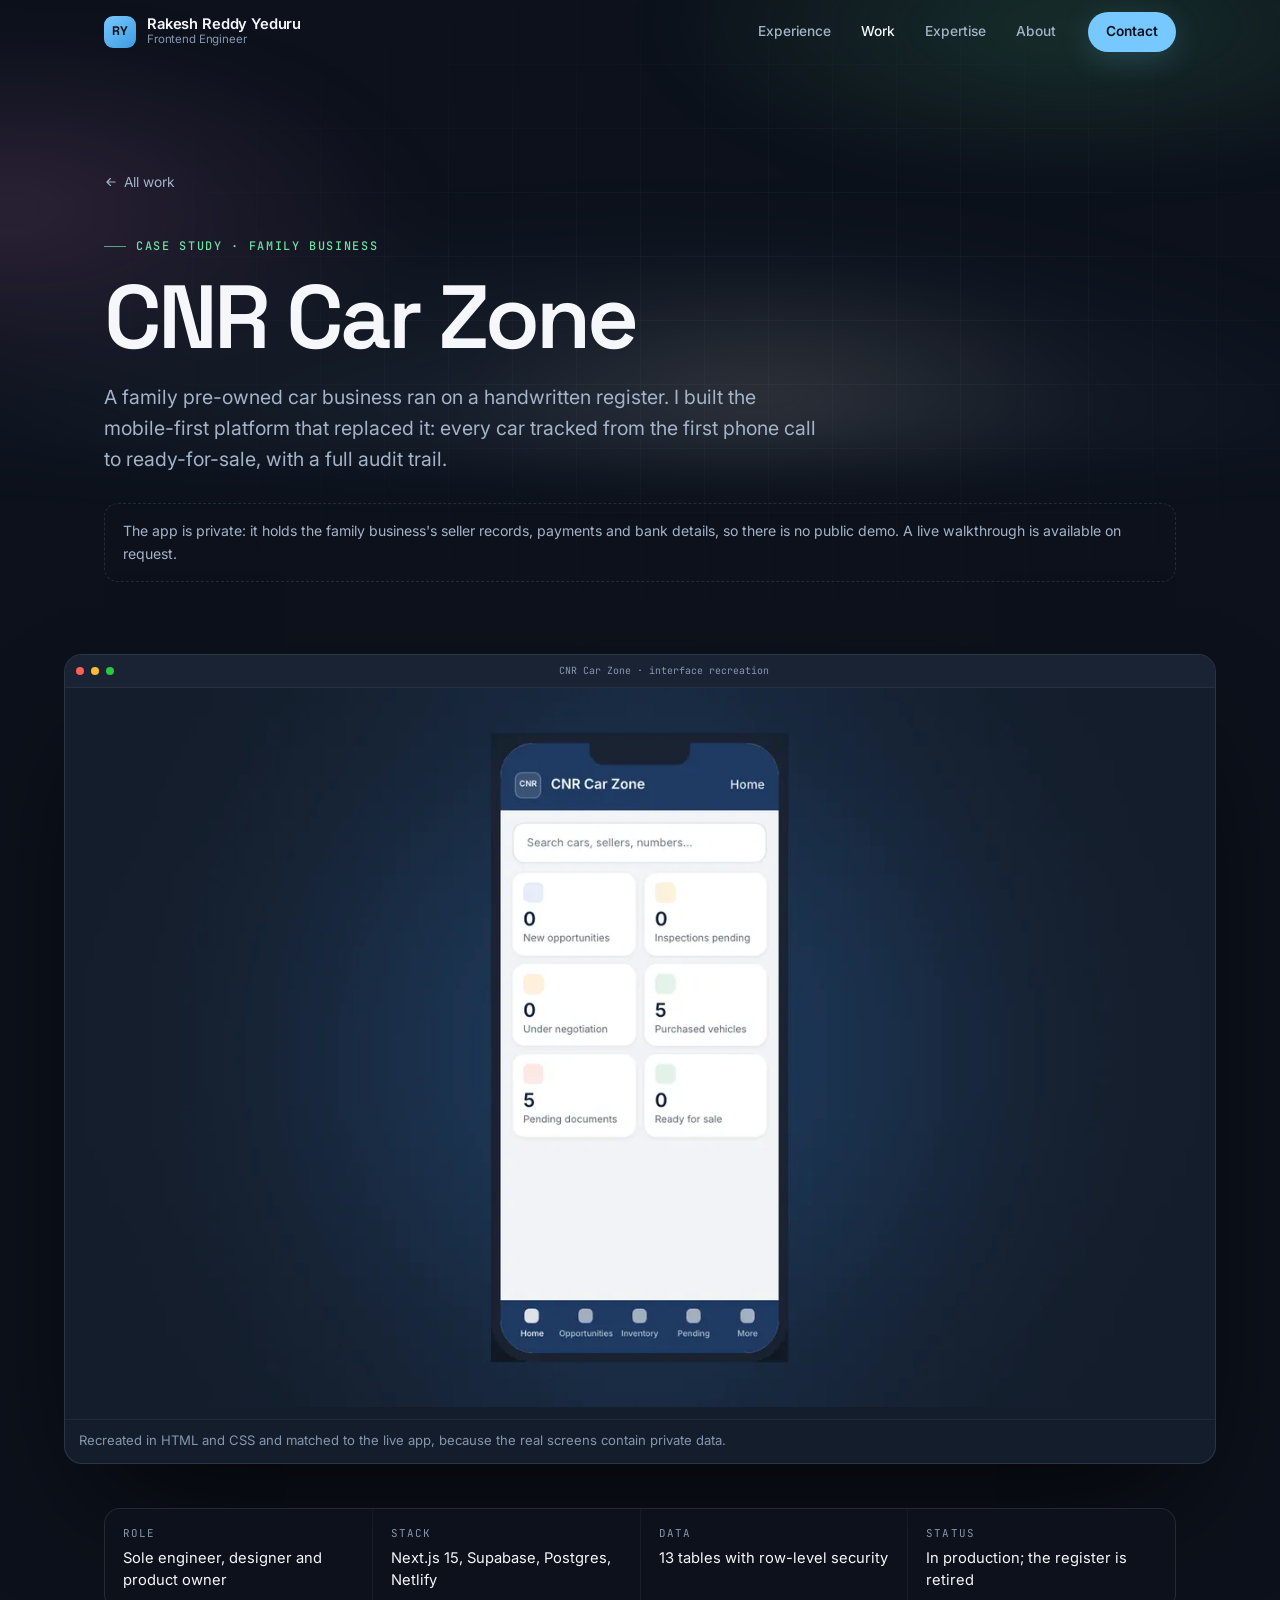
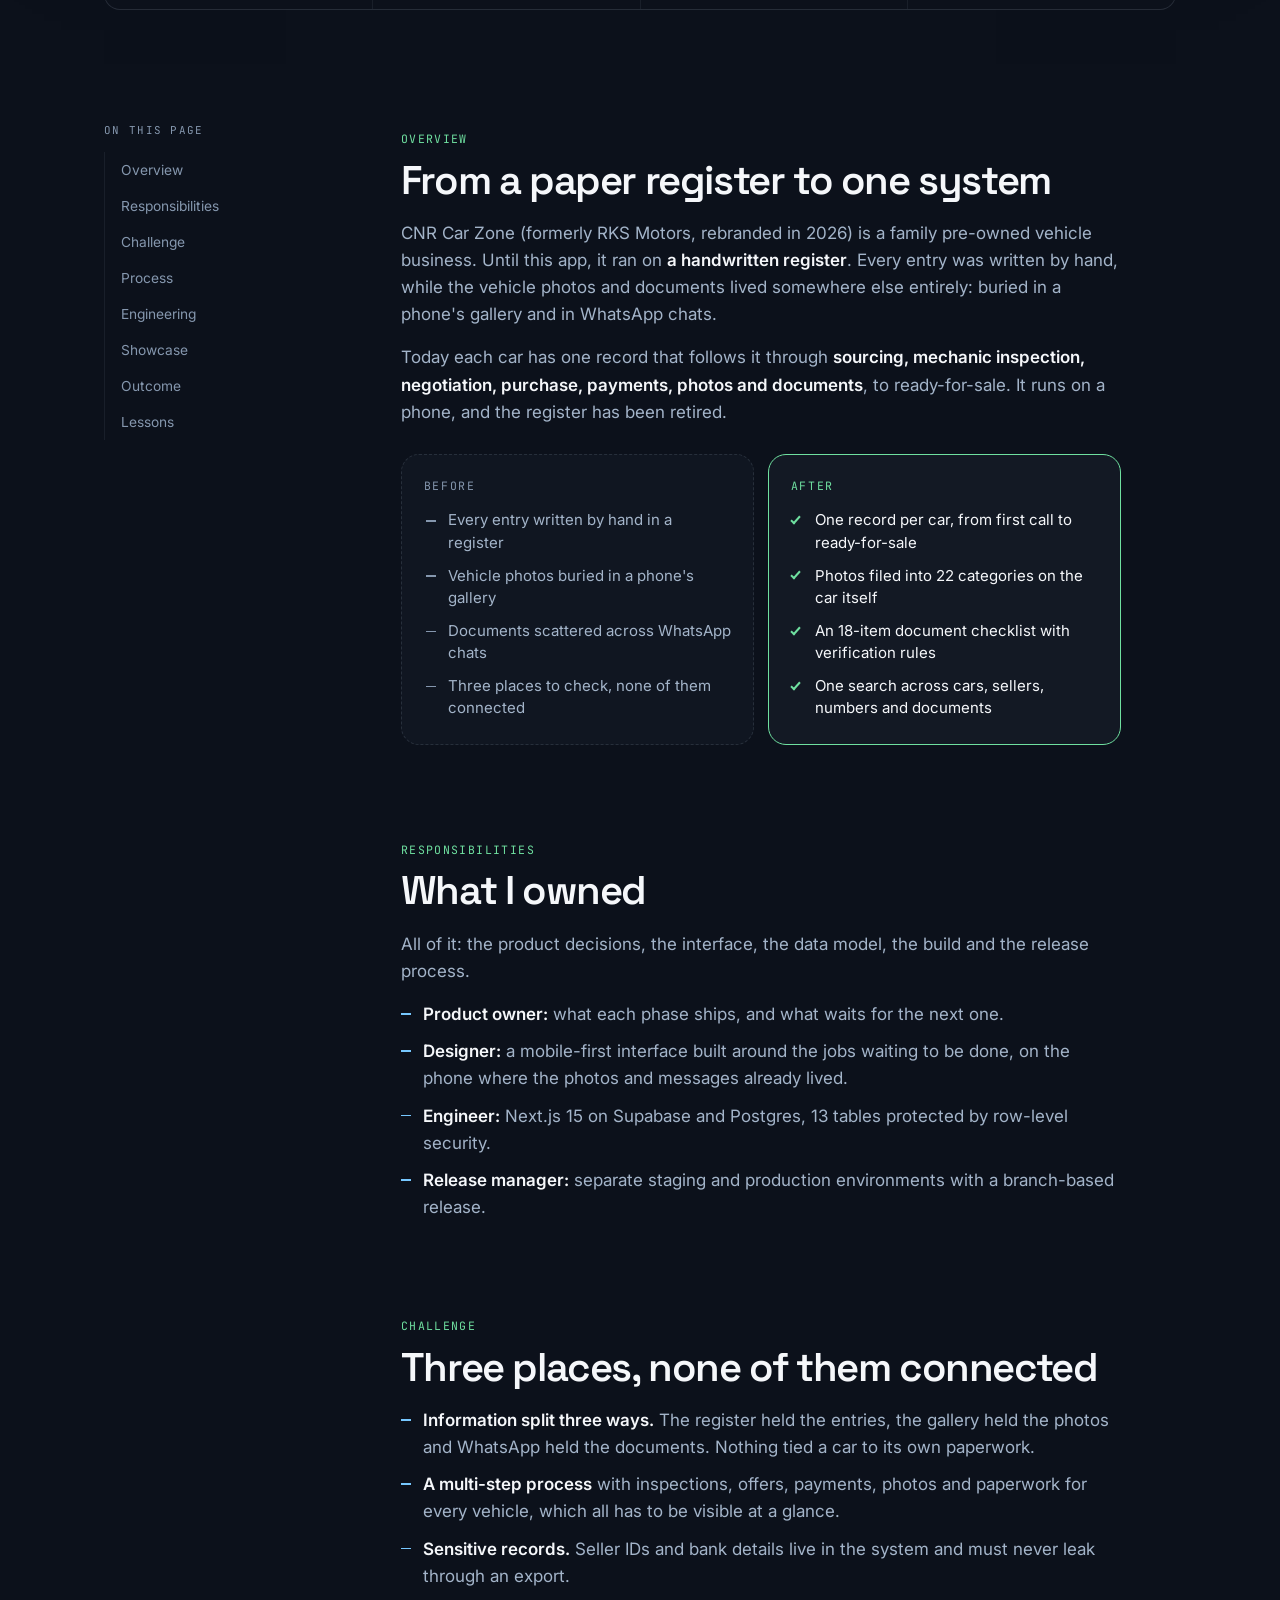
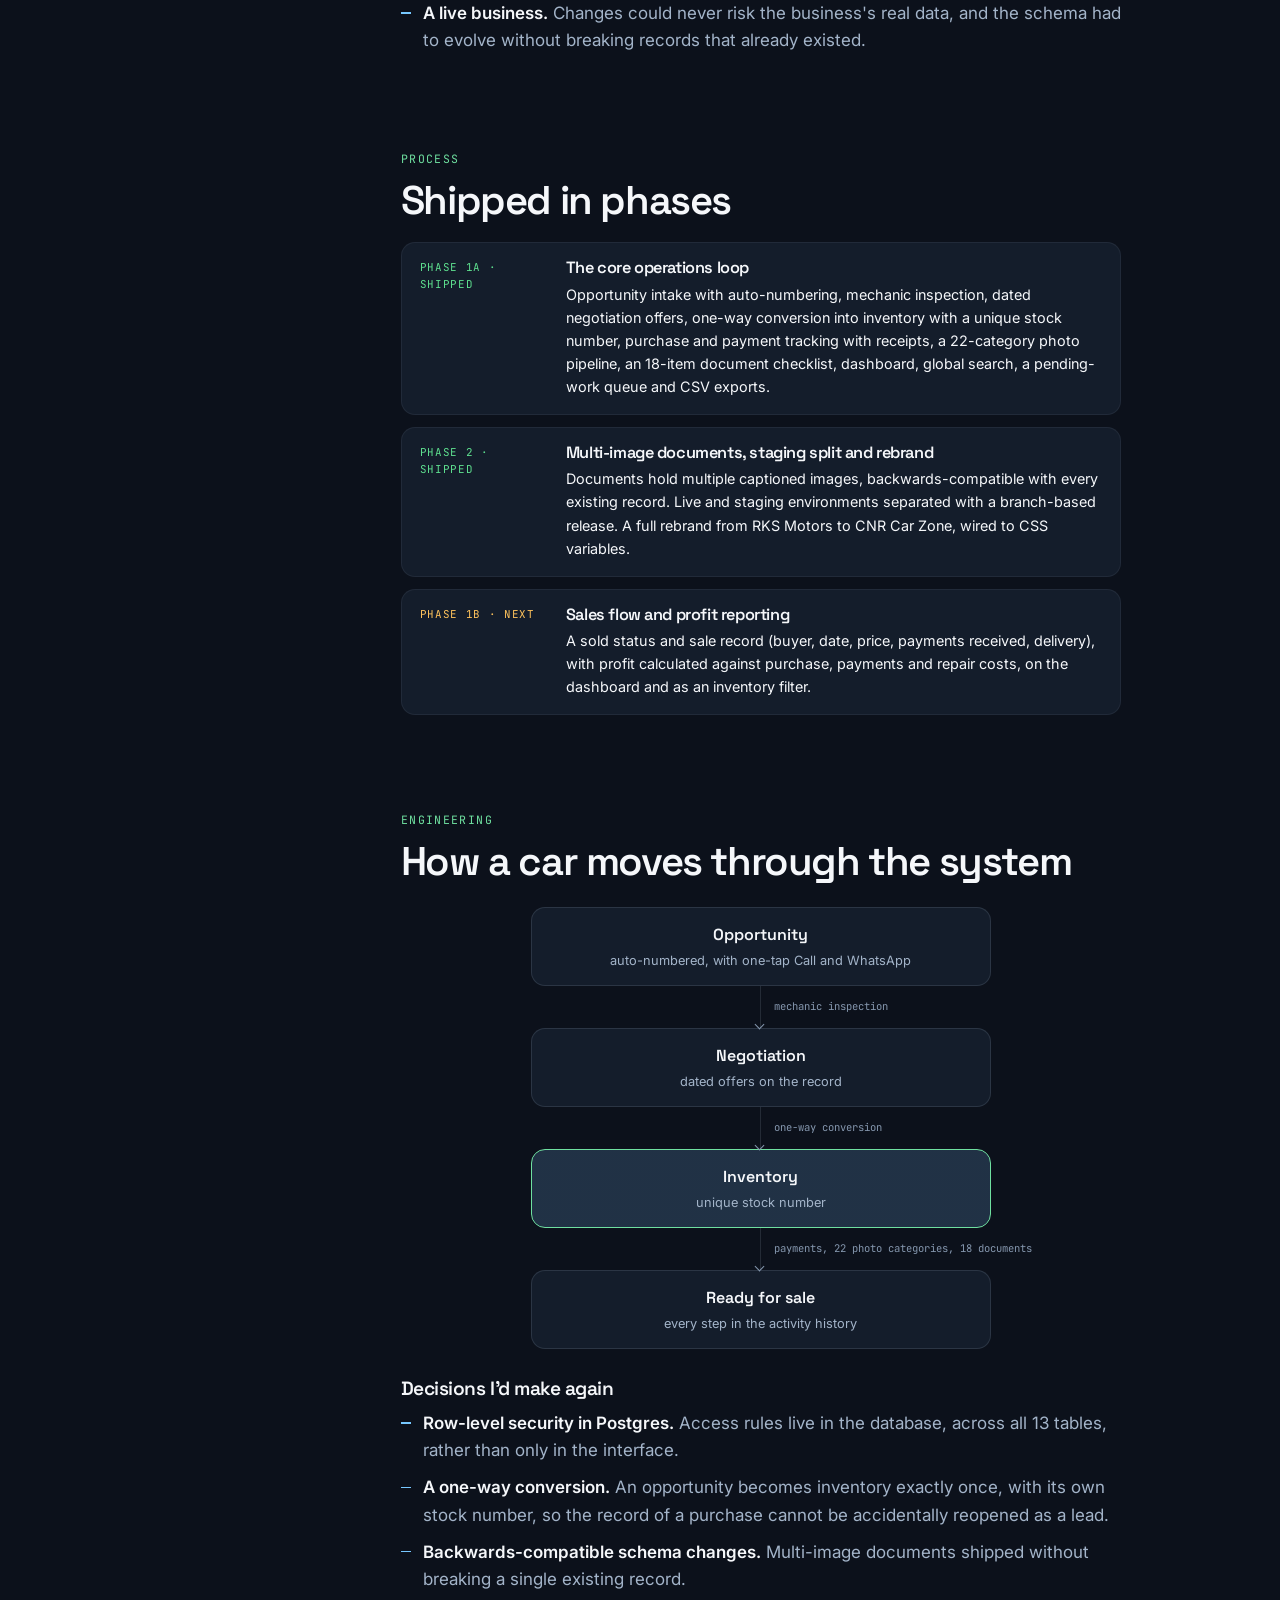
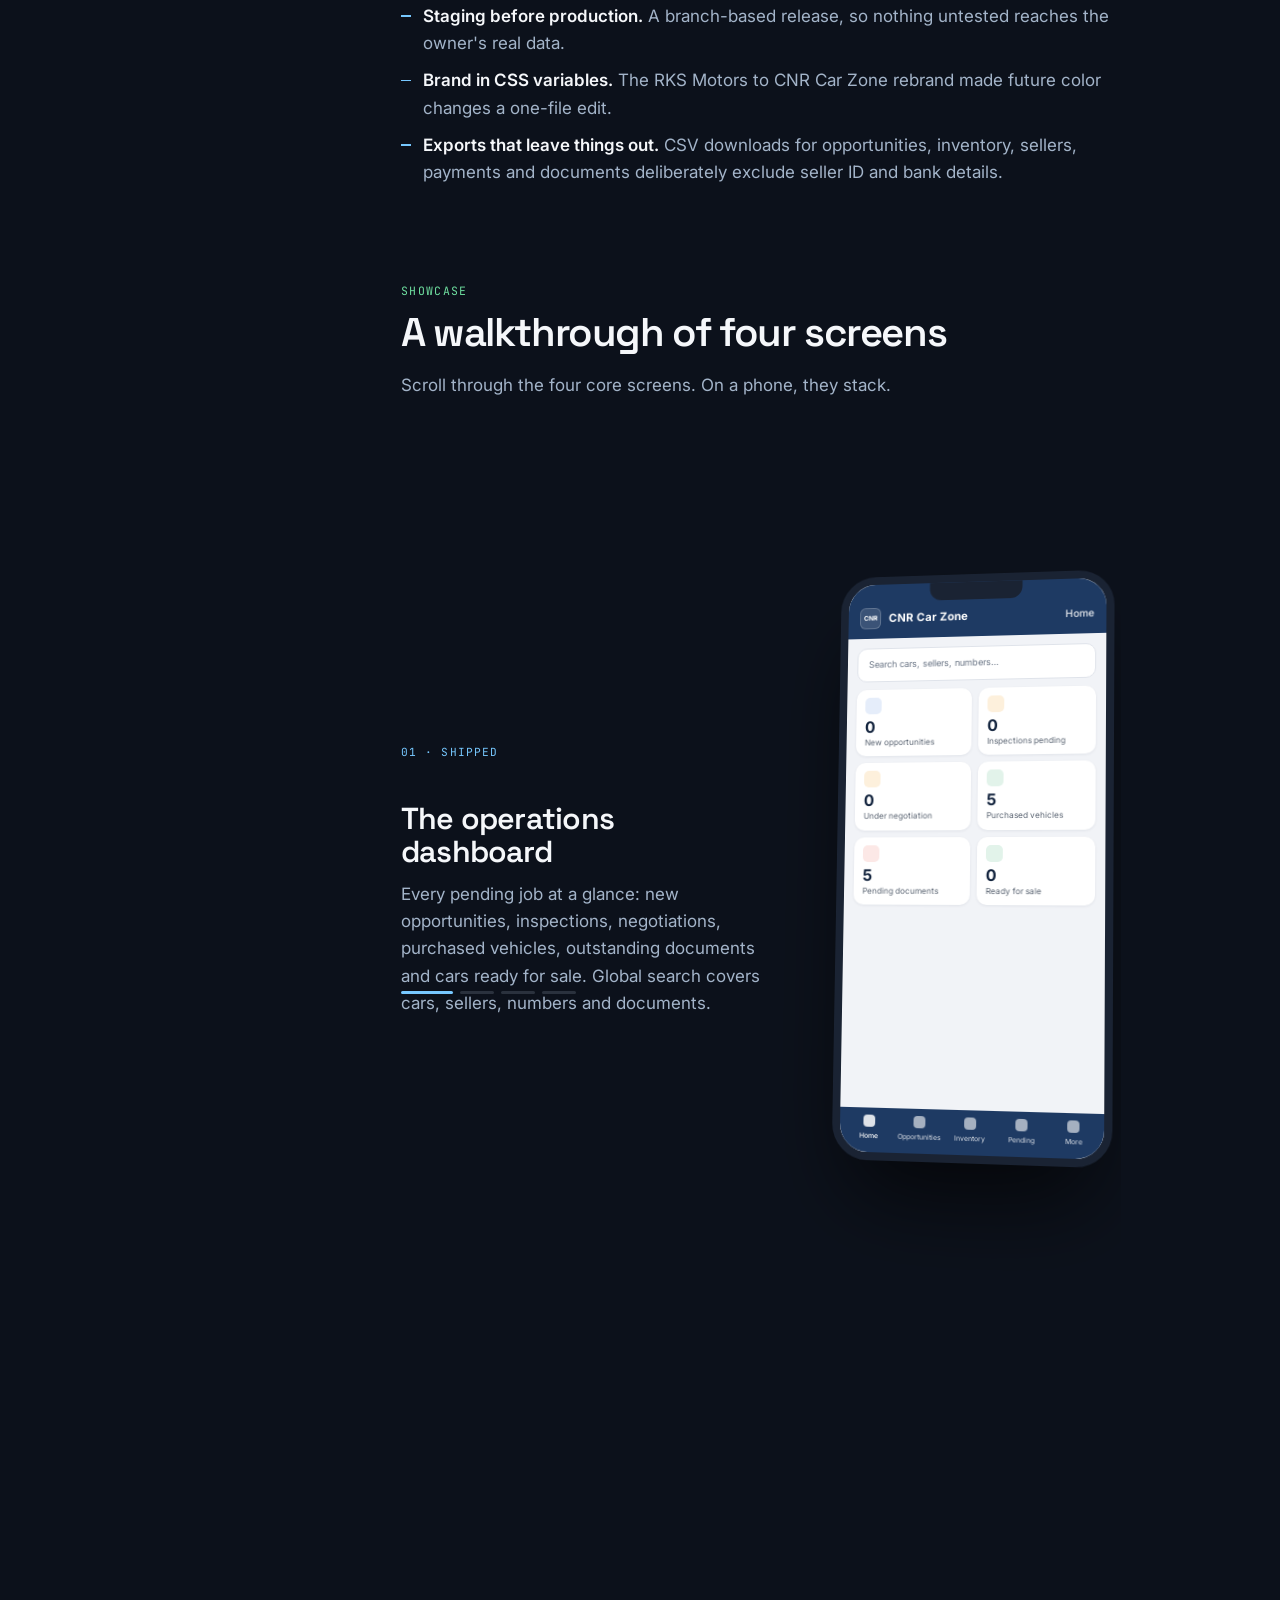
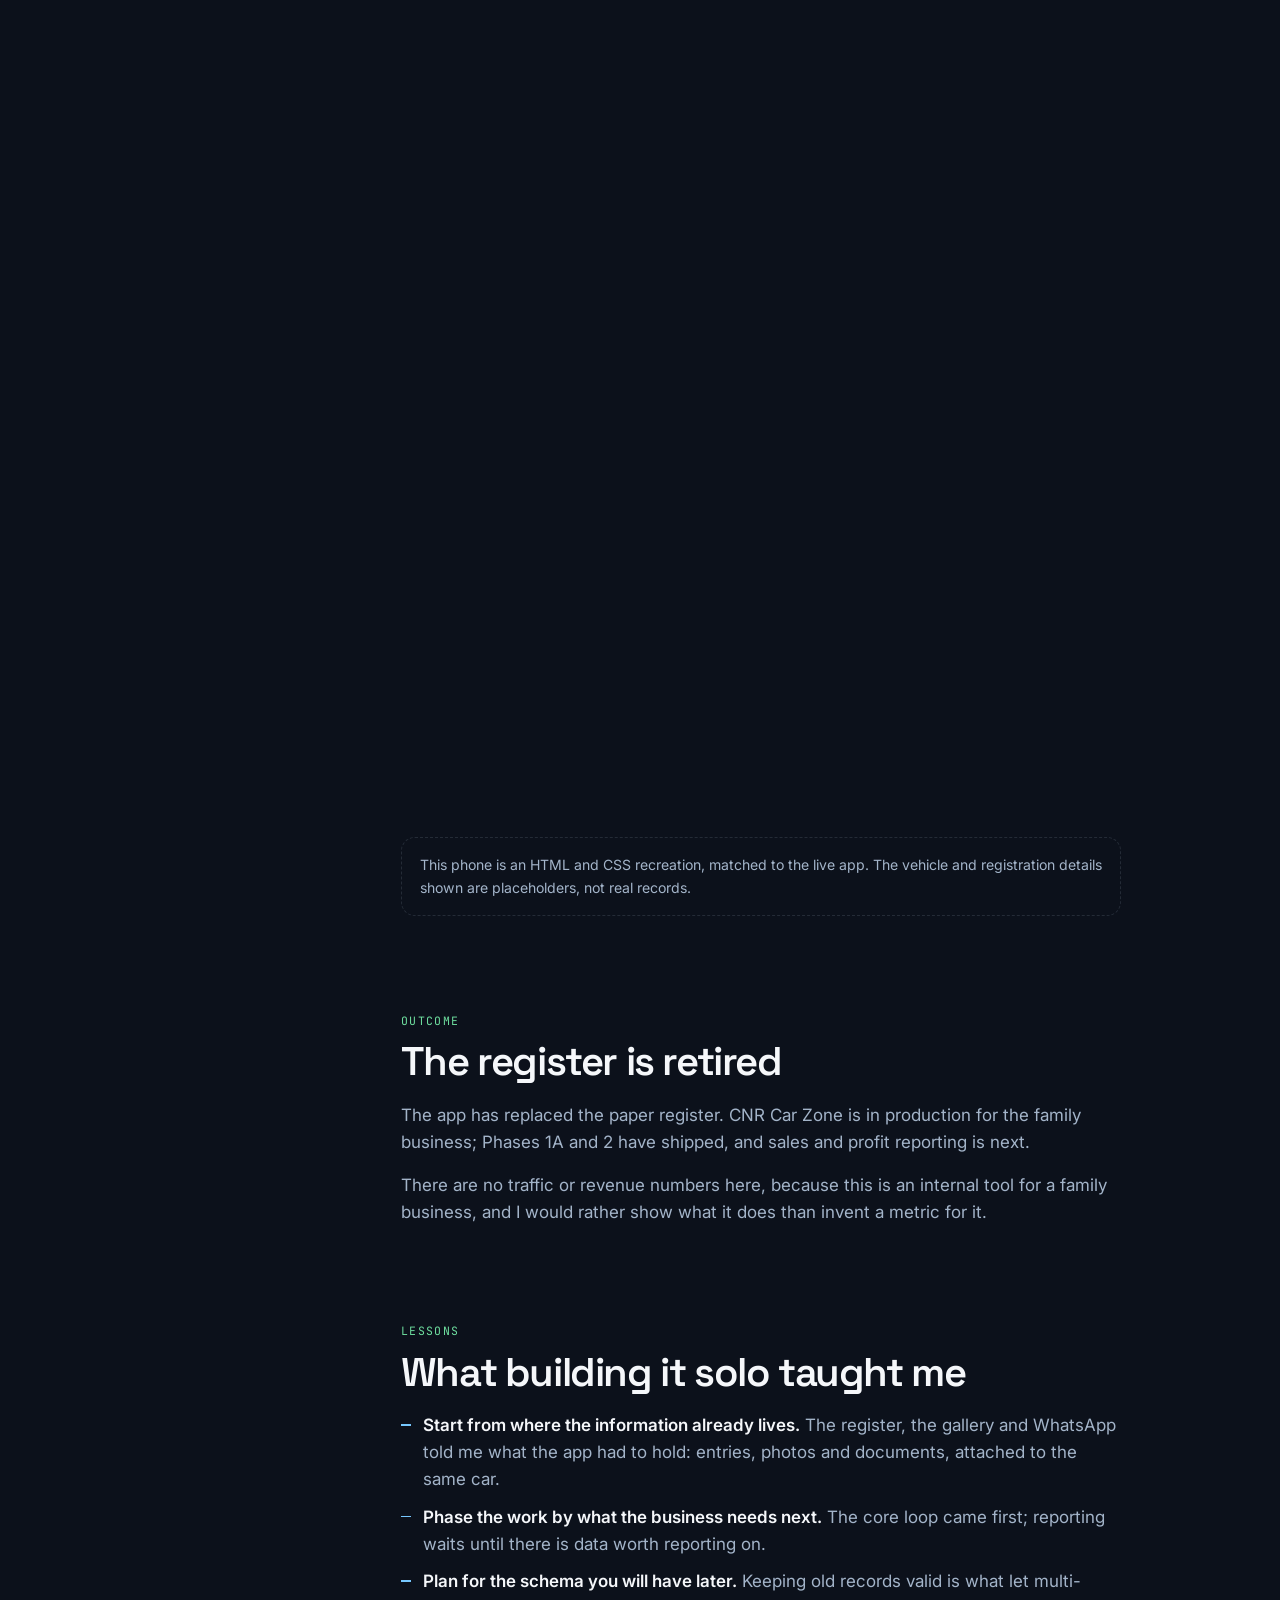
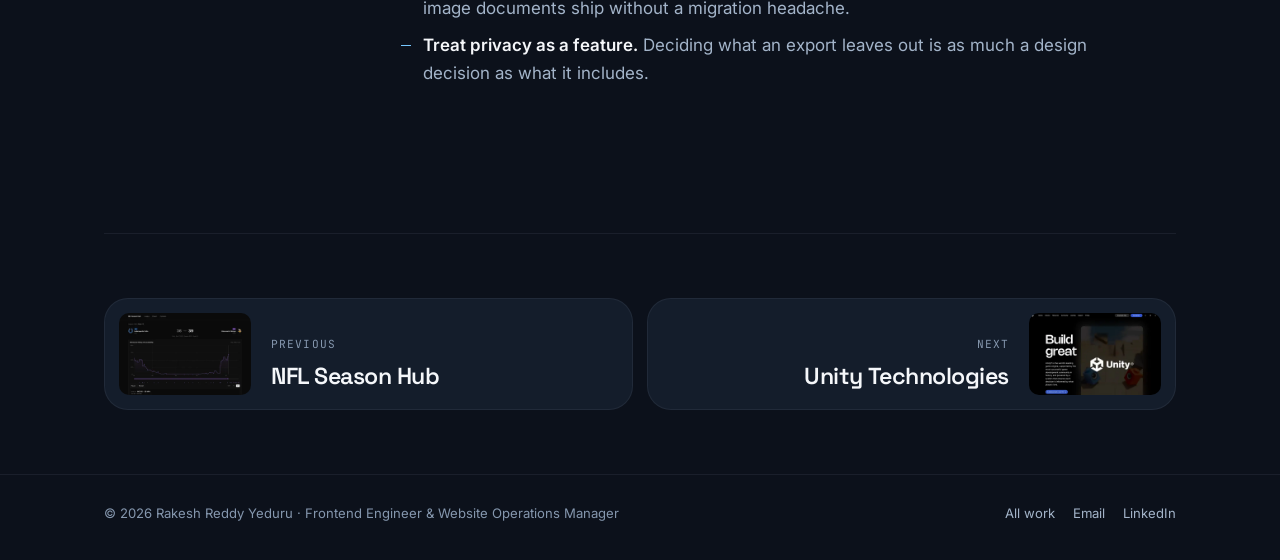
==== commit 9cfab722: "Refine content, accuracy and polish without redesigning - Hero: "I engineer web experiences that per" ====
--- a/work/cnr-car-zone.html
+++ b/work/cnr-car-zone.html
@@ -202,7 +202,7 @@
             <li><b>A one-way conversion.</b> An opportunity becomes inventory exactly once, with its own stock number, so the record of a purchase cannot be accidentally reopened as a lead.</li>
             <li><b>Backwards-compatible schema changes.</b> Multi-image documents shipped without breaking a single existing record.</li>
             <li><b>Staging before production.</b> A branch-based release, so nothing untested reaches the owner's real data.</li>
-            <li><b>Brand in CSS variables.</b> The RKS Motors to CNR Car Zone rebrand made future colour changes a one-file edit.</li>
+            <li><b>Brand in CSS variables.</b> The RKS Motors to CNR Car Zone rebrand made future color changes a one-file edit.</li>
             <li><b>Exports that leave things out.</b> CSV downloads for opportunities, inventory, sellers, payments and documents deliberately exclude seller ID and bank details.</li>
           </ul>
         </section>
--- a/styles.css
+++ b/styles.css
@@ -277,7 +277,8 @@
    Reading order: titles, name, statement, lede, actions, status.
    The statement is the dominant element; it is sized from its own
    column (cqi) so "experiences that" always fits on one line on
-   desktop, whatever the viewport does. */
+   desktop, whatever the viewport does. The longest line is
+   "keep them running." (18 characters); re-measure if it changes. */
 .hero{
   position:relative; isolation:isolate; overflow:hidden;
   min-height:100svh;
@@ -352,11 +353,12 @@
 .hero__line{
   display:block;
   font-size:clamp(2.35rem,5vw,4.75rem);
-  font-size:clamp(2.35rem,10.4cqi,5.25rem);
+  font-size:clamp(2.3rem,9.4cqi,4.9rem);
   font-weight:600; letter-spacing:-.045em; line-height:1.0;
   color:var(--text);
 }
 /* each line slides up out of its own mask */
+@media (max-width:359px){ .hero__line{ font-size:1.8rem; } }
 .hl{ display:block; overflow:hidden; padding-bottom:.1em; margin-bottom:-.1em; }
 .hl > span{
   display:inline-block; transform:translateY(108%);
@@ -950,14 +952,14 @@
 
 
 /* ═══ 10 · IMPACT ═══════════════════════════════════════════════ */
-.impact{ display:grid; grid-template-columns:repeat(3,1fr); gap:1px; background:rgba(12,17,27,.12); border:1px solid rgba(12,17,27,.12); border-radius:var(--r-lg); overflow:hidden; }
+.impact{ display:grid; grid-template-columns:repeat(3,minmax(0,1fr)); gap:1px; background:rgba(12,17,27,.12); border:1px solid rgba(12,17,27,.12); border-radius:var(--r-lg); overflow:hidden; }
 .imp{ background:var(--paper); padding:clamp(24px,3vw,36px); display:flex; flex-direction:column; gap:10px; min-height:220px; }
 .imp__v{ font-family:var(--display); font-size:clamp(2.6rem,5vw,3.8rem); font-weight:600; letter-spacing:-.05em; line-height:.95; font-variant-numeric:tabular-nums; }
 .imp__v small{ font-size:.5em; letter-spacing:-.02em; color:var(--accent-ink); margin-left:2px; }
 .imp p{ color:var(--ink); font-size:.98rem; line-height:1.5; max-width:34ch; }
 .imp cite{ margin-top:auto; padding-top:10px; font-style:normal; font-family:var(--mono); font-size:.68rem; letter-spacing:.08em; text-transform:uppercase; color:var(--ink-2); }
 .imp--wide{ grid-column:span 3; flex-direction:row; flex-wrap:wrap; align-items:center; gap:14px 40px; min-height:0; background:var(--paper-2); }
-.imp--wide h3{ font-size:clamp(1.15rem,2vw,1.4rem); max-width:22ch; }
+.imp--wide h3, .imp--wide h4{ font-size:clamp(1.15rem,2vw,1.4rem); max-width:22ch; }
 .imp--wide ul{ display:flex; flex-wrap:wrap; gap:8px; flex:1; }
 .imp--wide li{ font-size:.86rem; color:var(--ink); background:var(--paper); border:1px solid rgba(12,17,27,.12); padding:8px 13px; border-radius:999px; }
 @media (max-width:900px){
@@ -968,6 +970,26 @@
   .impact{ grid-template-columns:minmax(0,1fr); }
   .imp--wide{ grid-column:auto; }
   .imp{ min-height:0; }
+}
+
+
+
+/* two groups, so professional figures and project engineering
+   measurements are never read as the same kind of number */
+.impact__k{
+  font-family:var(--mono); font-size:.74rem; font-weight:500; letter-spacing:.14em; text-transform:uppercase;
+  color:var(--ink-2); margin:0 0 16px;
+}
+.impact__k ~ .impact__k{ margin-top:clamp(40px,5vw,64px); }
+.impact--work{ grid-template-columns:repeat(4,minmax(0,1fr)); }
+.impact--work .imp--wide{ grid-column:1 / -1; }
+.impact--proj{ grid-template-columns:repeat(2,minmax(0,1fr)); }
+.impact--proj .imp{ min-height:0; }
+@media (max-width:900px){
+  .impact--work{ grid-template-columns:repeat(2,minmax(0,1fr)); }
+}
+@media (max-width:560px){
+  .impact--work, .impact--proj{ grid-template-columns:minmax(0,1fr); }
 }
 
 
@@ -1058,8 +1080,9 @@
 /* ═══ 13 · CONTACT + FOOTER ═════════════════════════════════════ */
 .contact{ position:relative; overflow:hidden; isolation:isolate; text-align:center; }
 .contact .hero__glow{ inset:auto -20% -50% -20%; height:110%; opacity:.9; }
-.contact__h{ font-size:clamp(2.4rem,7vw,5.6rem); letter-spacing:-.045em; line-height:.98; max-width:14ch; margin:0 auto 22px; }
-.contact__lede{ max-width:52ch; margin:0 auto clamp(34px,5vw,48px); color:var(--text-2); font-size:1.08rem; }
+.contact__h{ font-size:clamp(2.3rem,6vw,4.8rem); letter-spacing:-.045em; line-height:1; max-width:15ch; margin:0 auto 22px; }
+.contact__lede{ max-width:56ch; margin:0 auto 22px; color:var(--text-2); font-size:1.08rem; }
+.contact__badge{ display:flex; width:fit-content; margin:0 auto clamp(30px,4.5vw,44px); }
 .mail{
   display:inline-flex; align-items:center; gap:14px; max-width:100%;
   font-family:var(--display); font-size:clamp(1.15rem,3.4vw,2.2rem); font-weight:500; letter-spacing:-.025em;
@@ -1081,6 +1104,9 @@
 }
 .reach a:hover{ border-color:var(--accent); background:var(--surface-2); }
 .reach .i{ width:17px; height:17px; color:var(--text-2); }
+/* LinkedIn is the second route after email, so it gets more weight than the phone numbers */
+.reach .reach__primary{ border-color:var(--line); background:var(--surface-2); font-weight:600; }
+.reach .reach__primary .i{ color:var(--accent); }
 
 .foot{ border-top:1px solid var(--line-2); padding-block:28px 36px; }
 .foot__in{ display:flex; flex-wrap:wrap; justify-content:space-between; gap:10px 24px; font-size:.82rem; color:var(--text-3); }
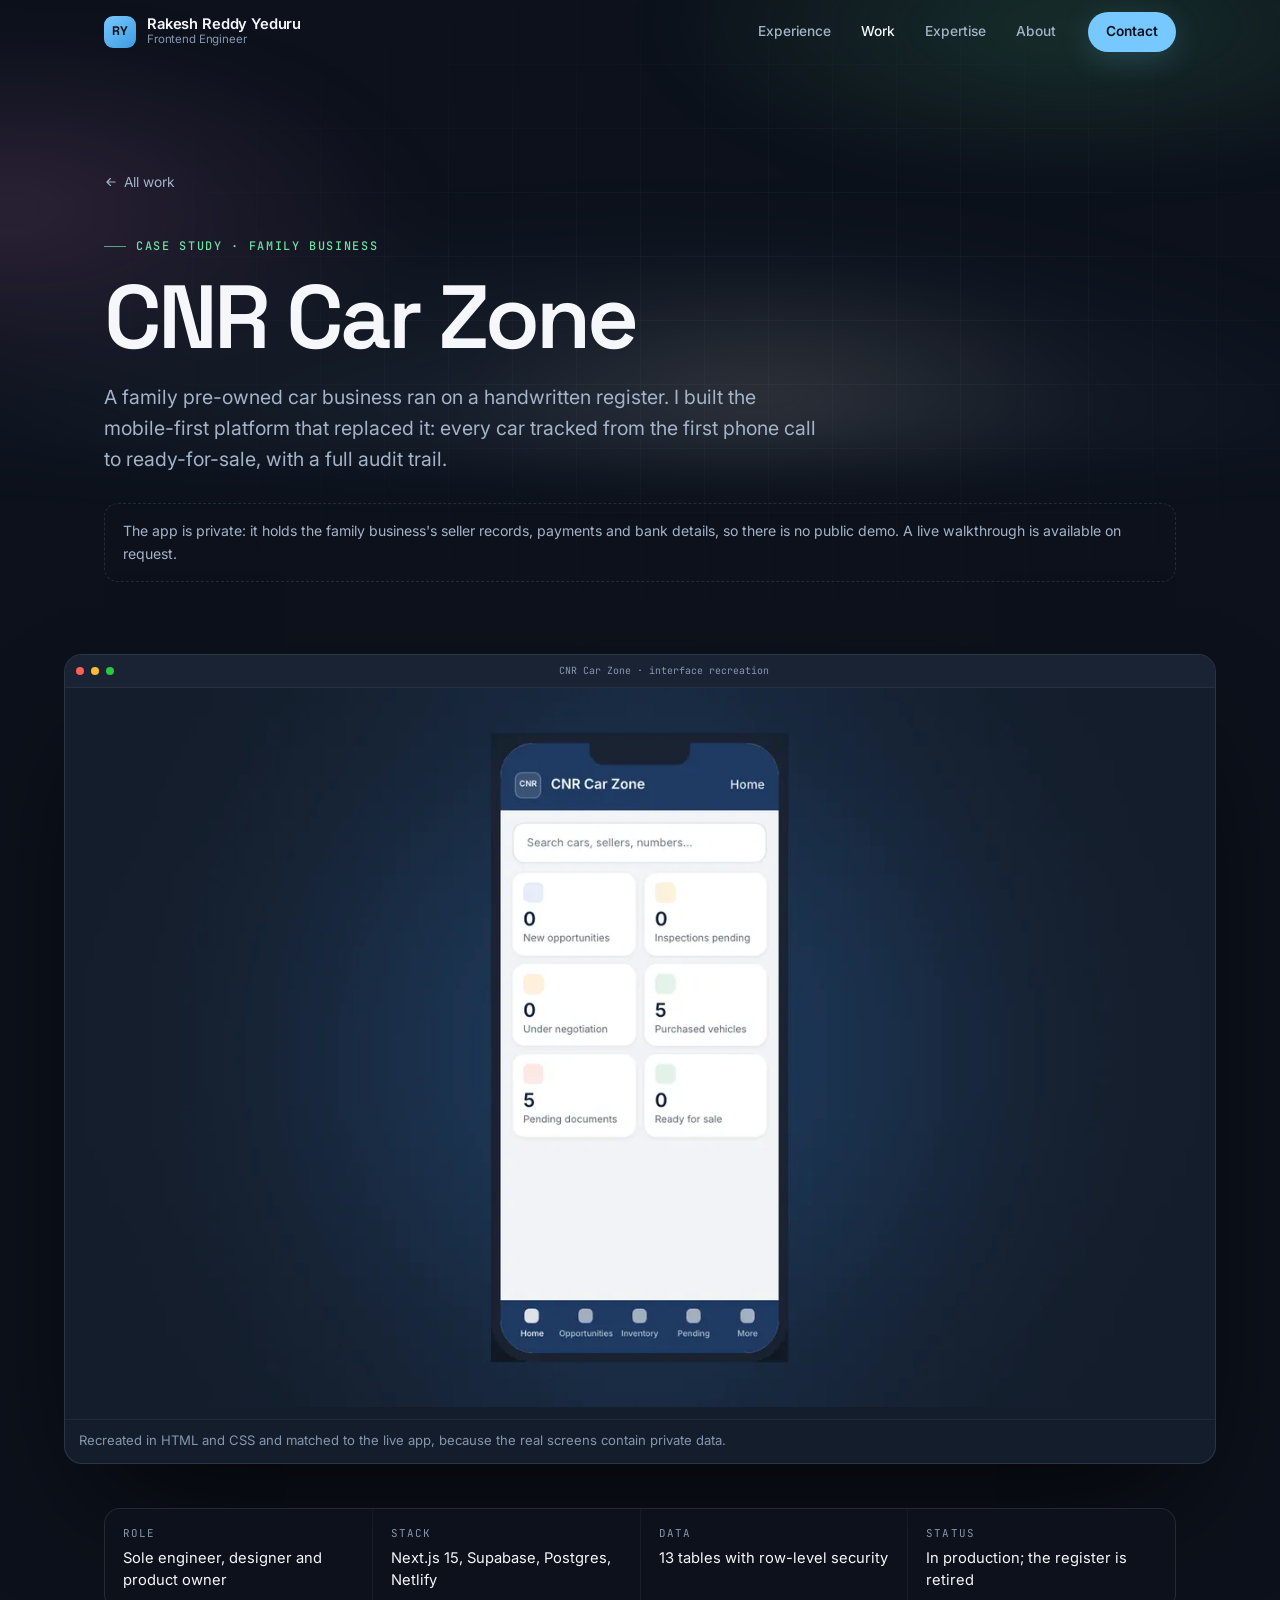
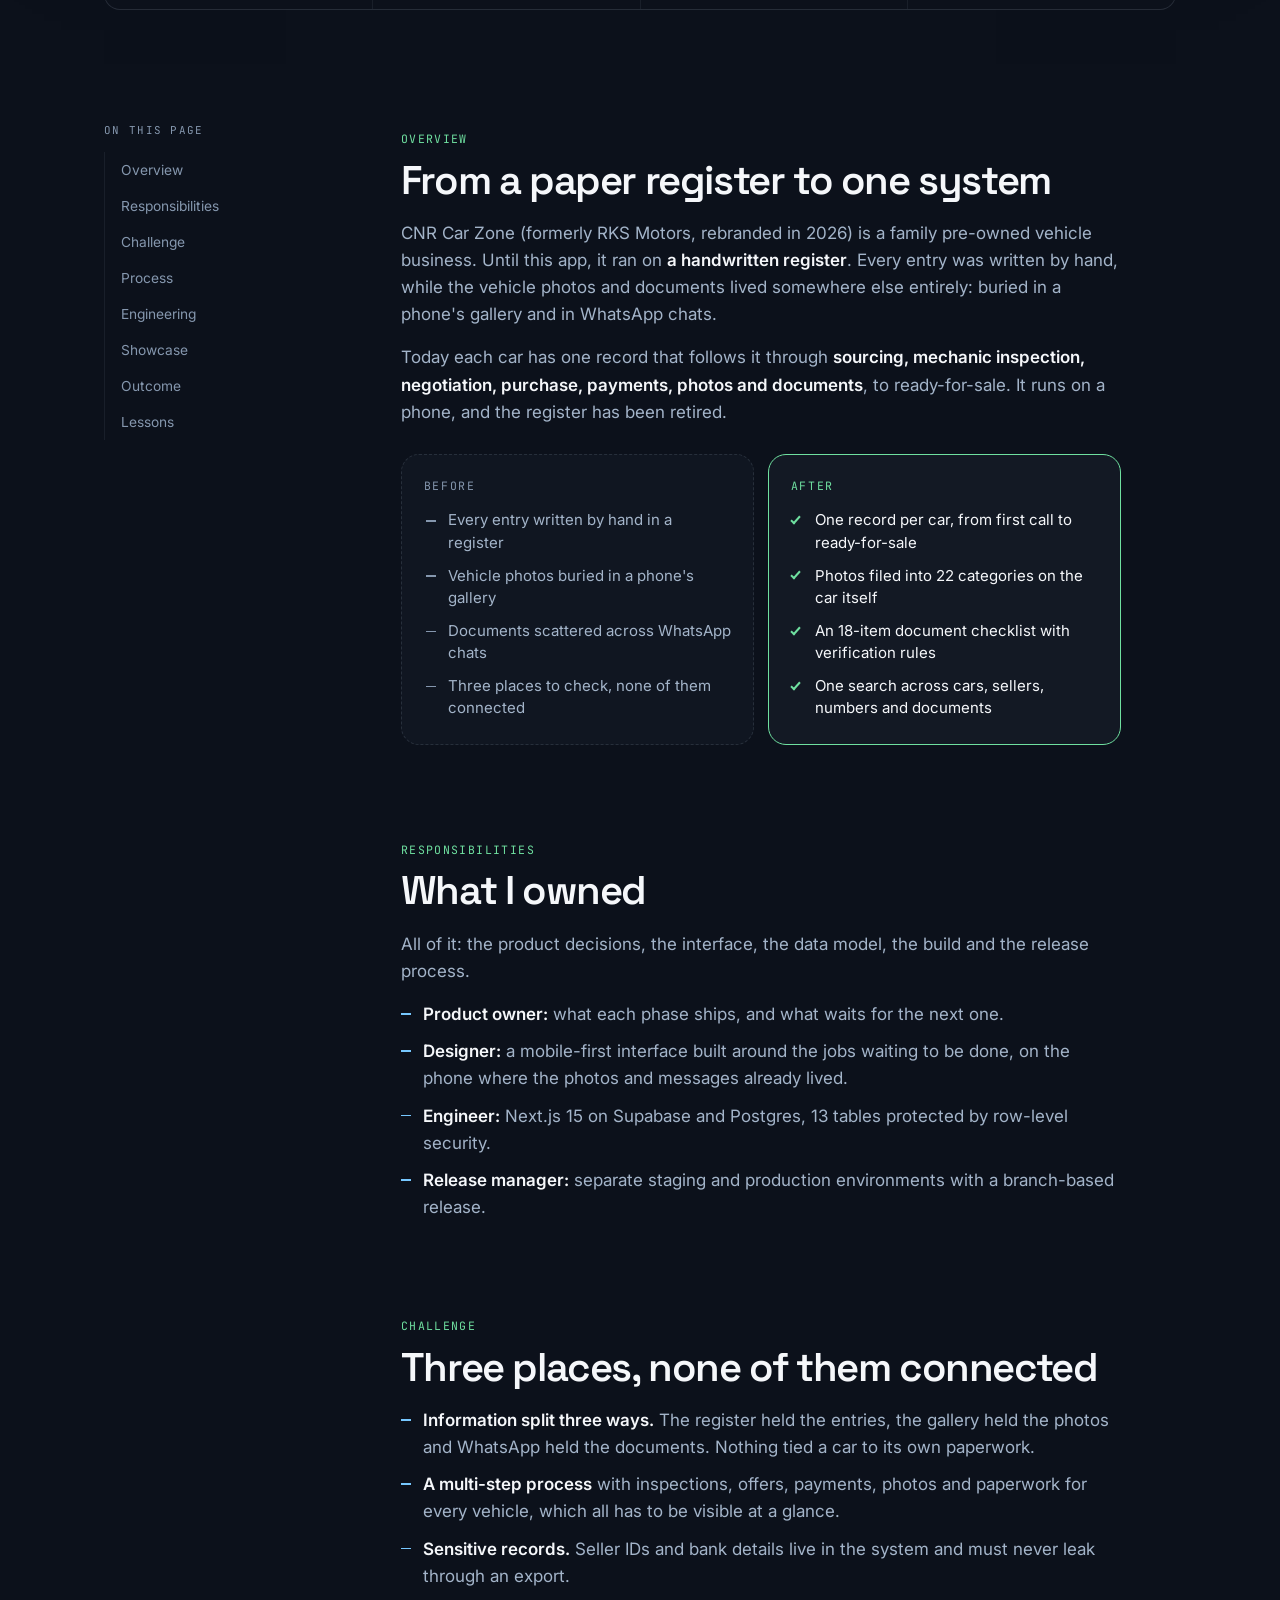
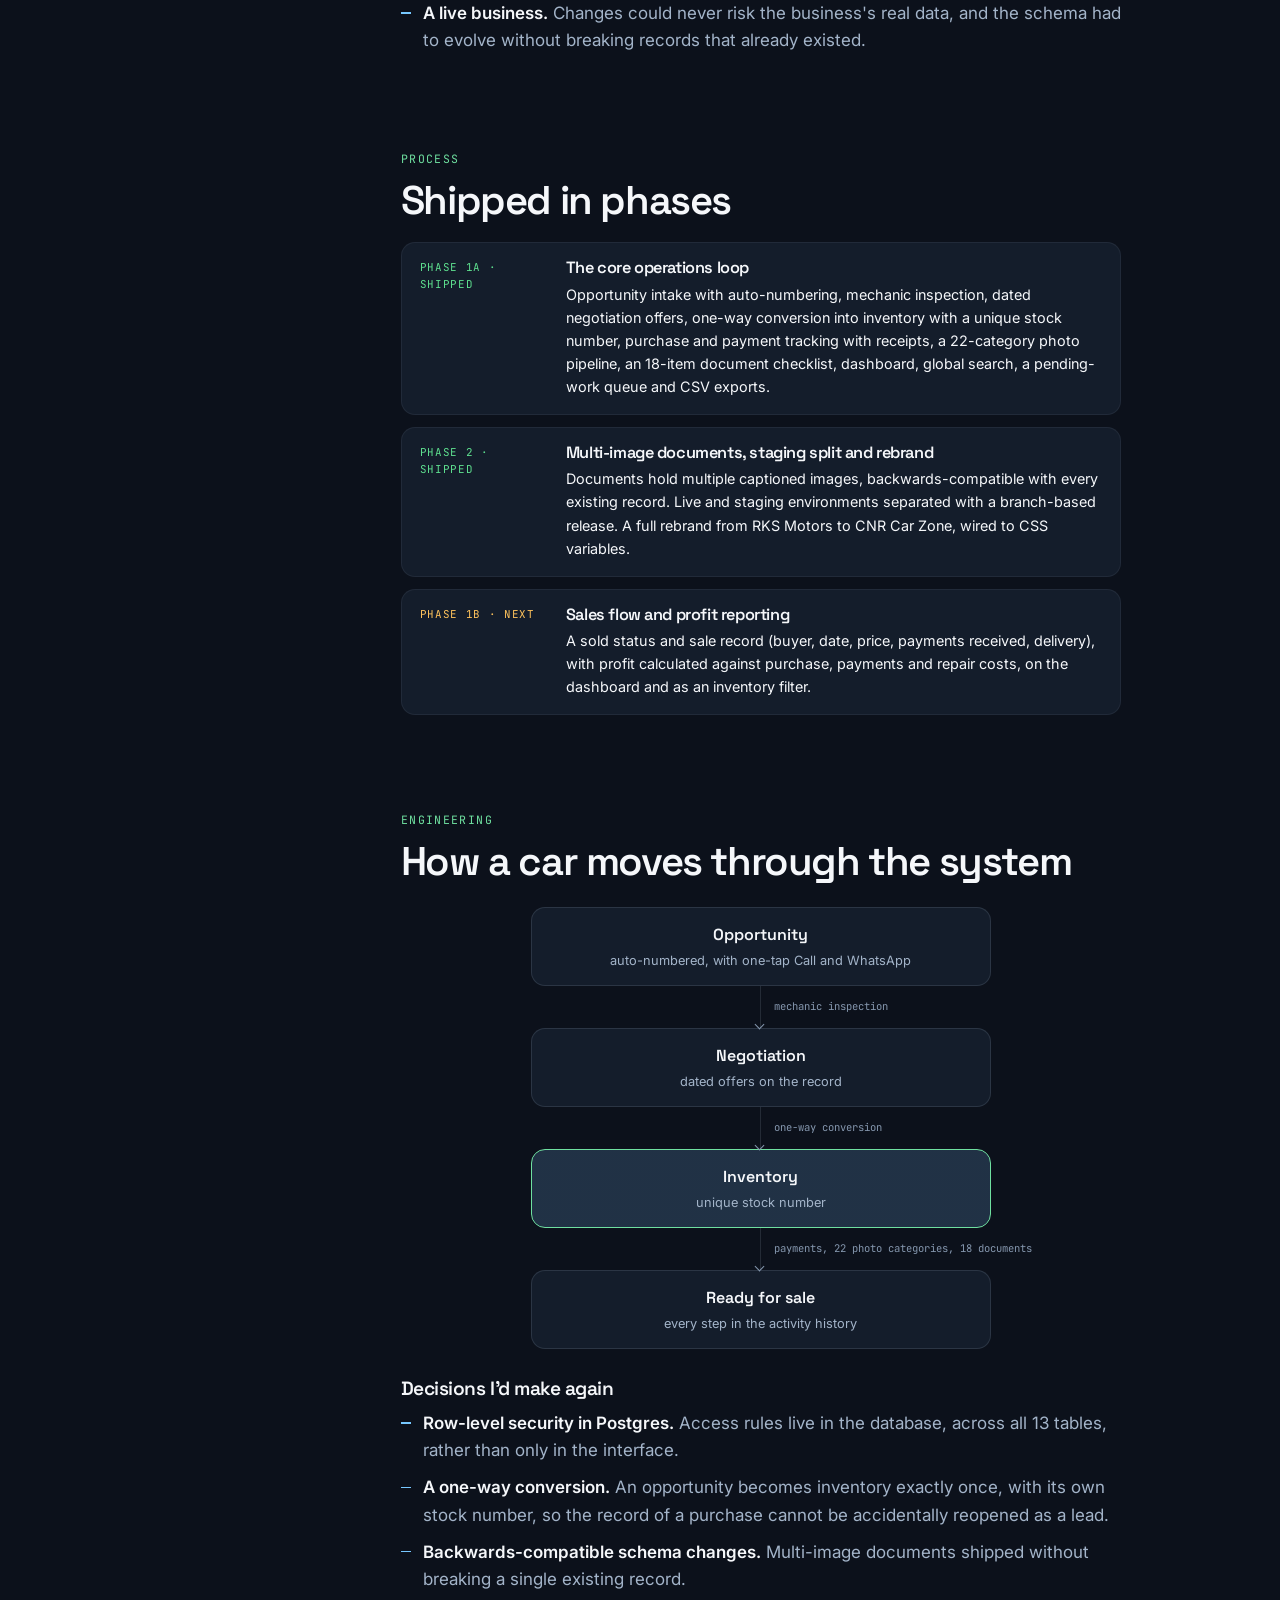
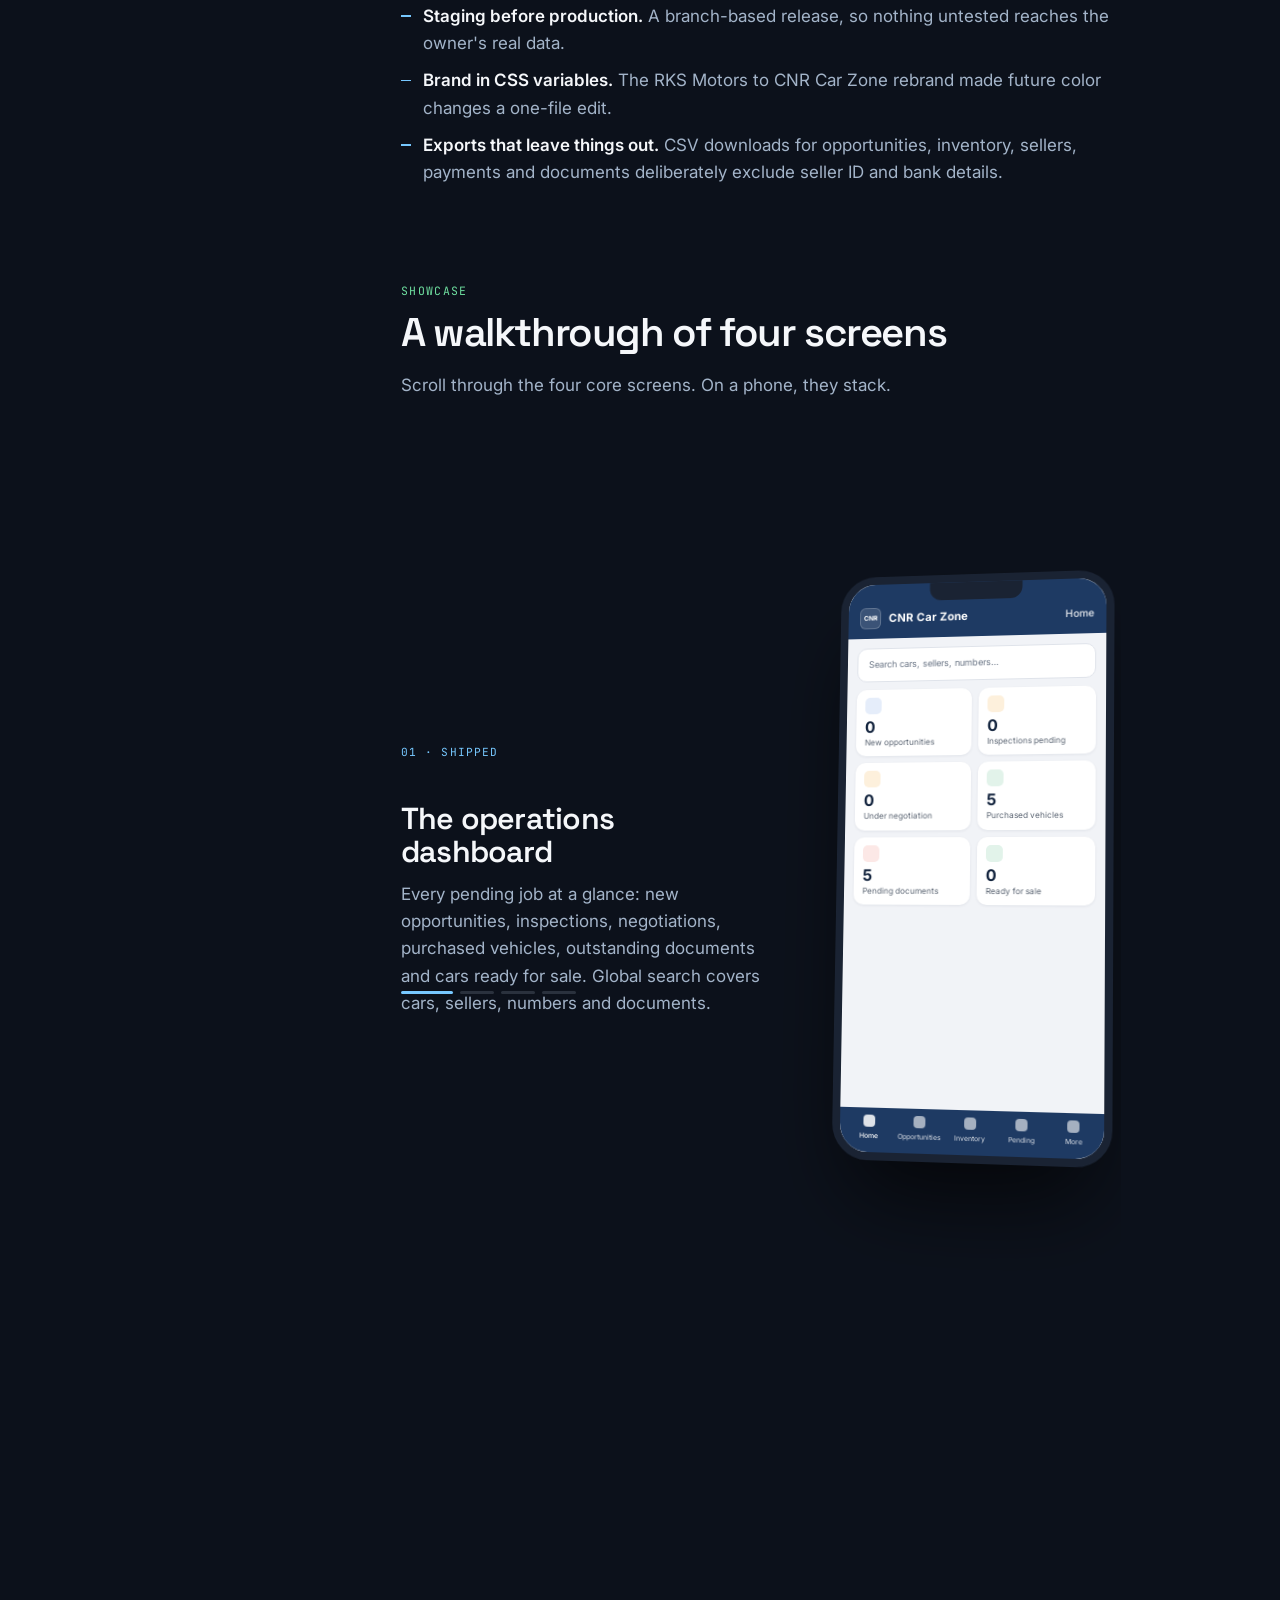
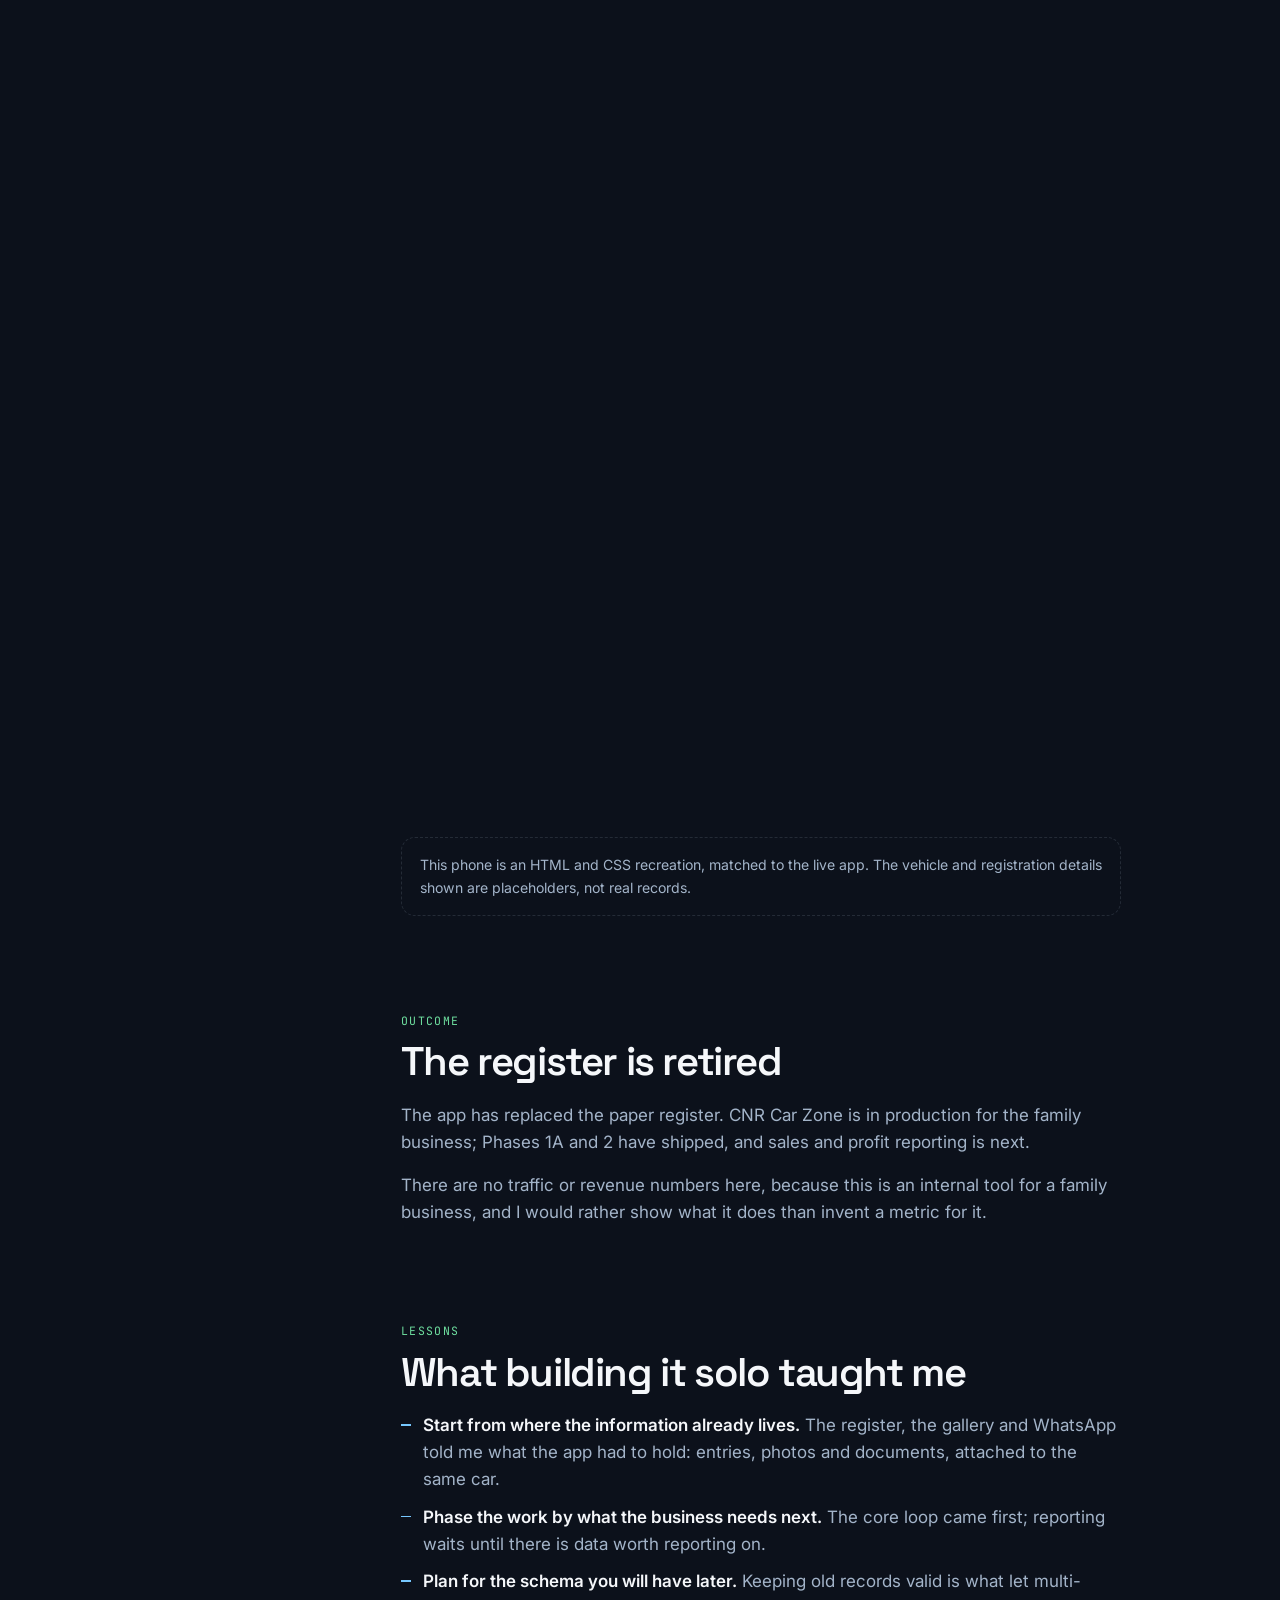
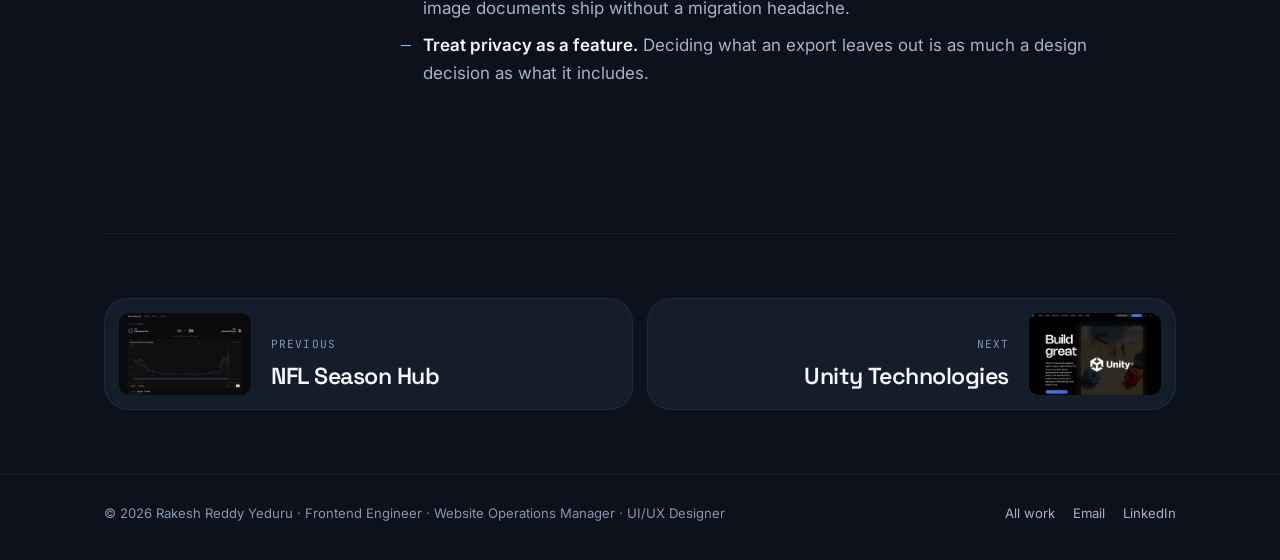
==== commit ca52ea89: "Add UI/UX Designer as a third title Hero label, availability badges, About, Contact, footers on ever" ====
--- a/work/cnr-car-zone.html
+++ b/work/cnr-car-zone.html
@@ -358,7 +358,7 @@
 
 <footer class="foot">
   <div class="shell foot__in">
-    <span>© 2026 Rakesh Reddy Yeduru · Frontend Engineer &amp; Website Operations Manager</span>
+    <span>© 2026 Rakesh Reddy Yeduru · Frontend Engineer · Website Operations Manager · UI/UX Designer</span>
     <nav class="foot__links" aria-label="Footer">
       <a href="../index.html#work">All work</a>
       <a href="mailto:rakeshreddy202000@gmail.com">Email</a>
